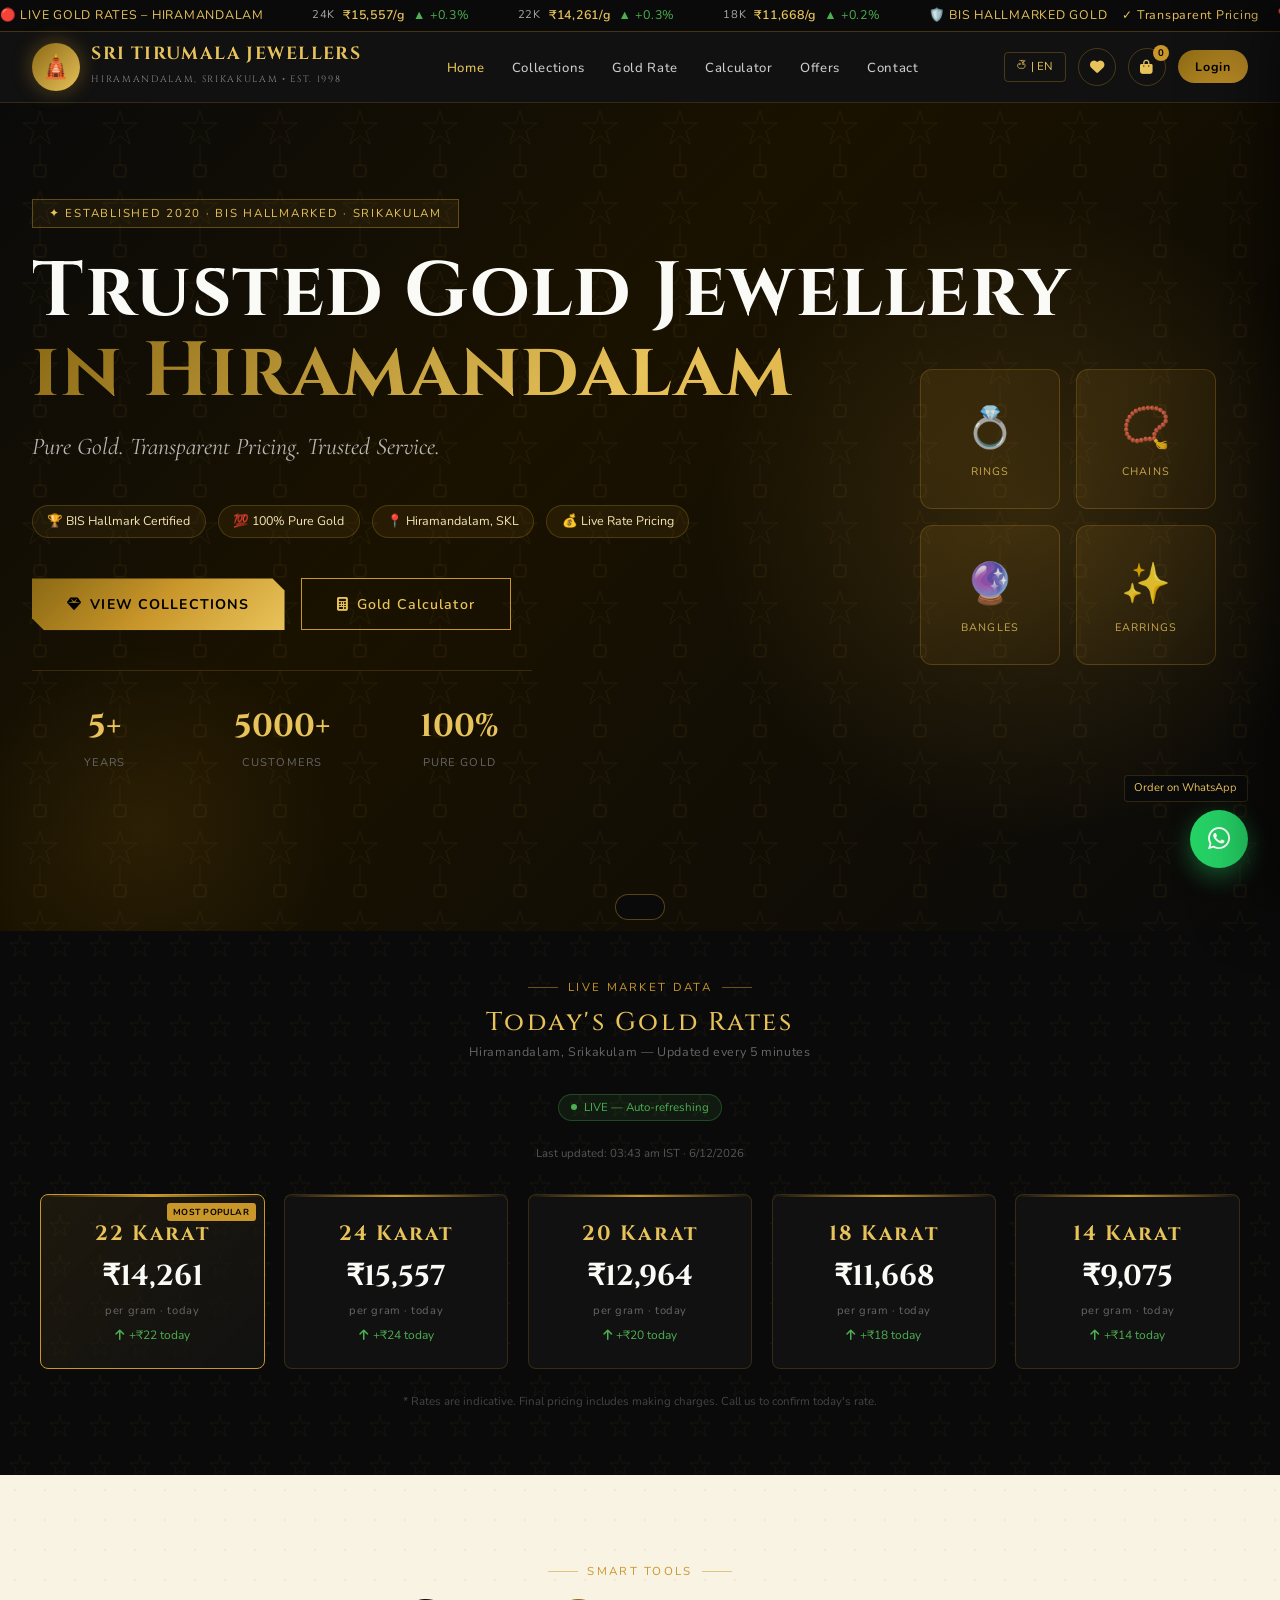
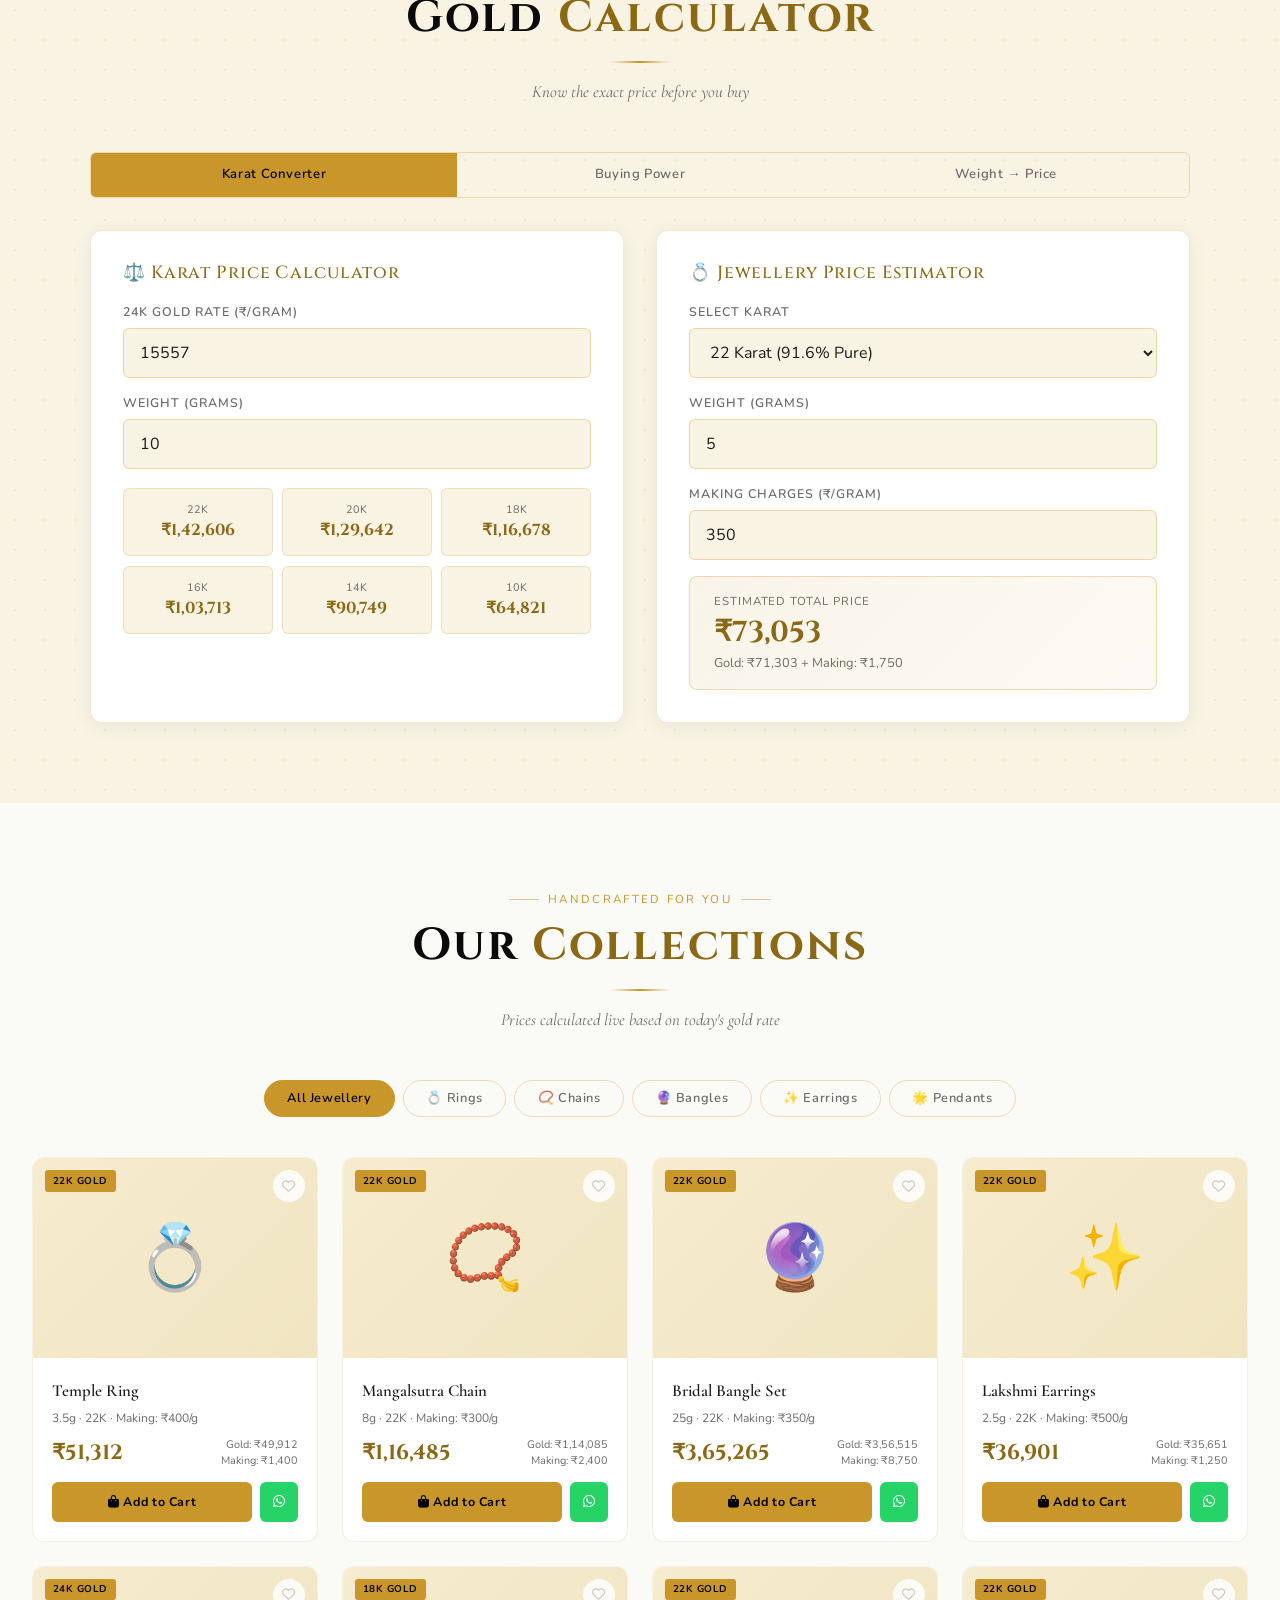
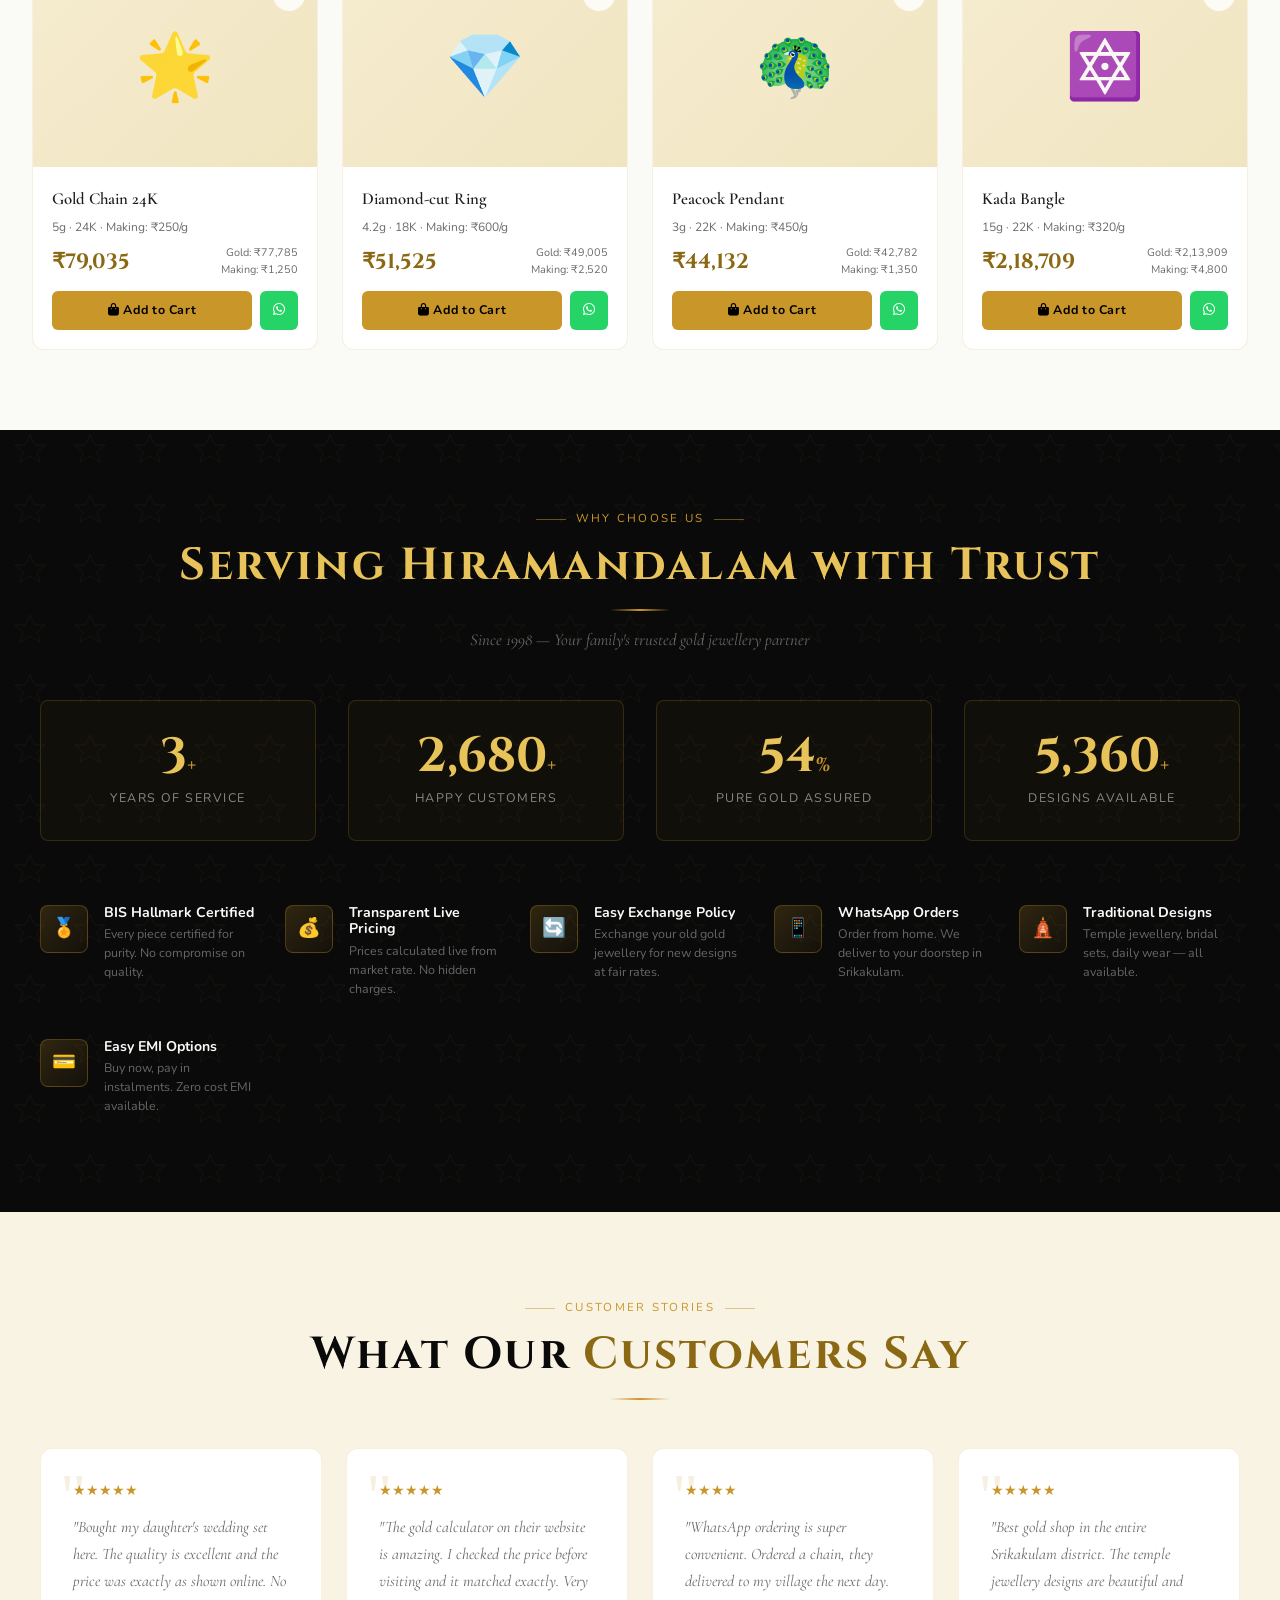
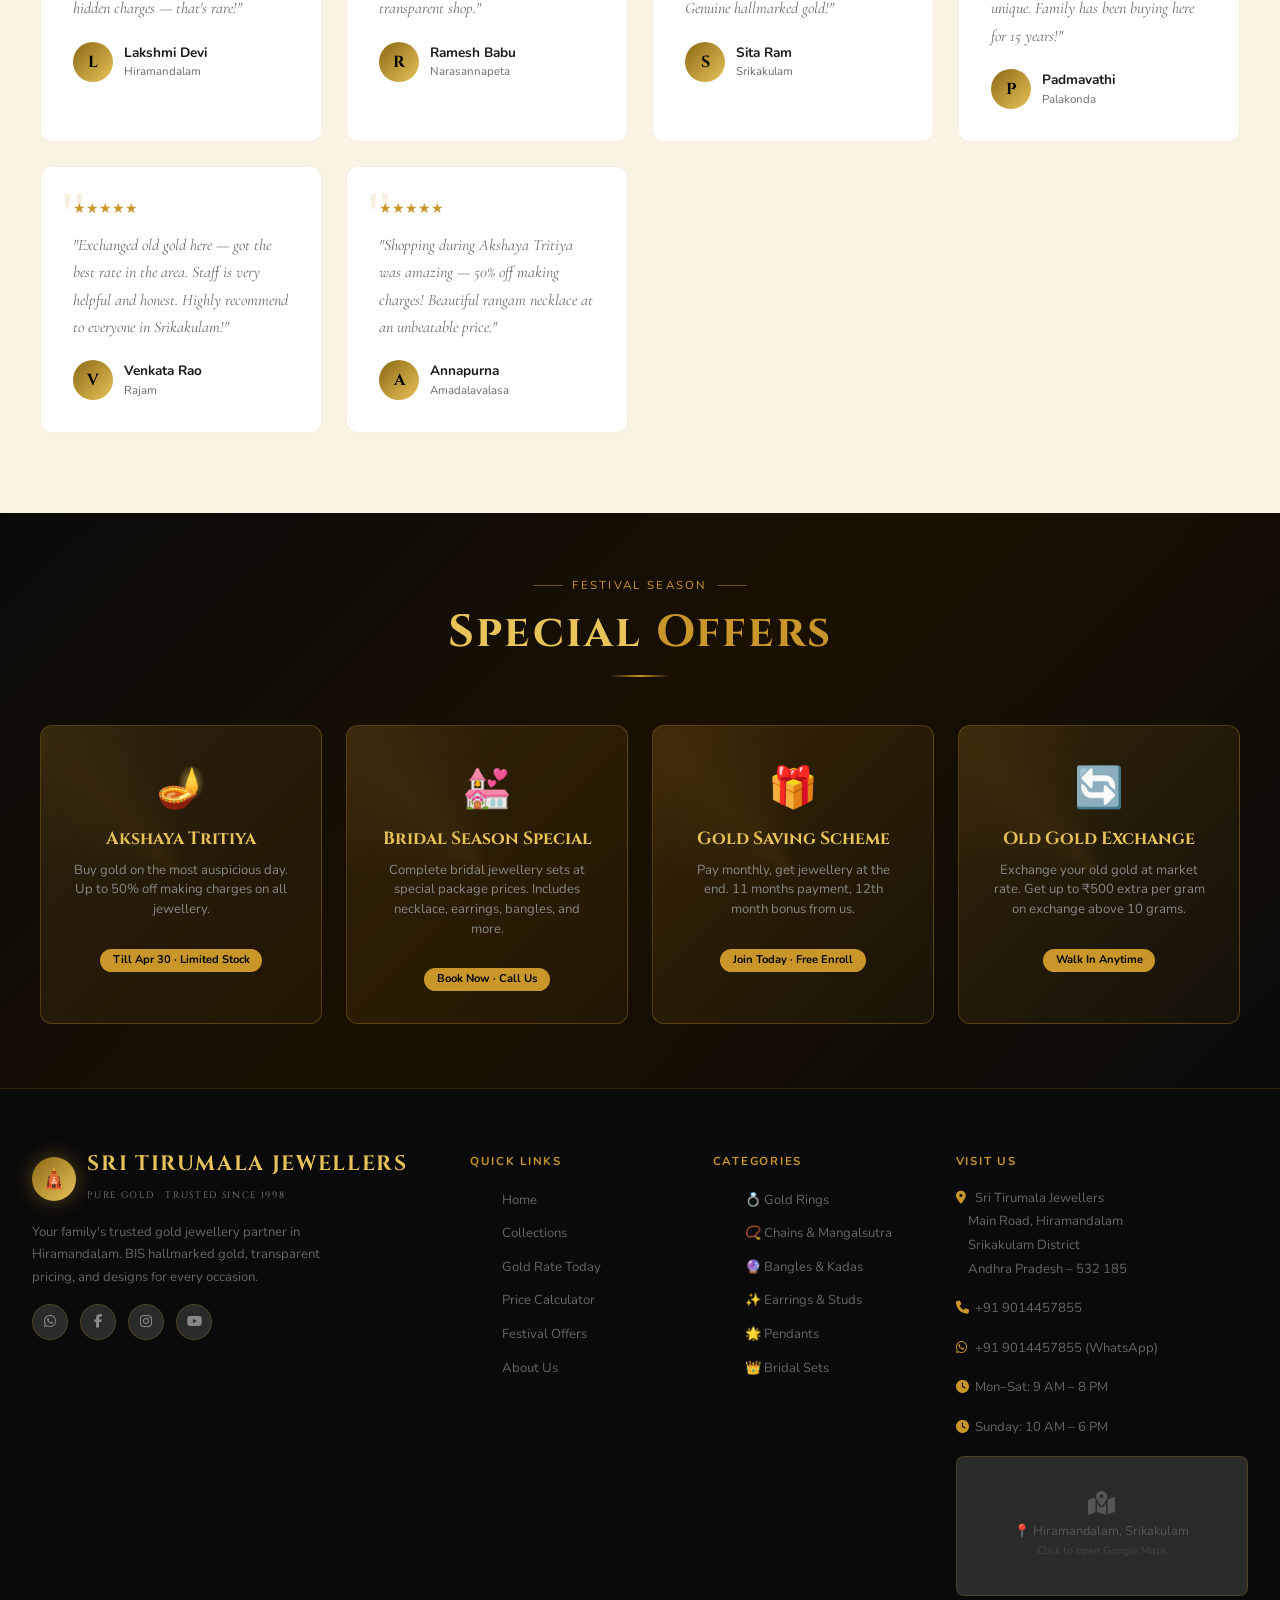
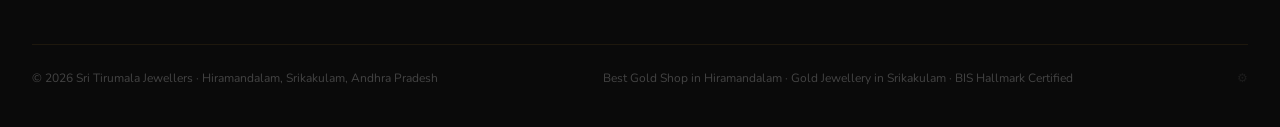
==== index.html @ b762f6b2 "Update index.html" ====
<!DOCTYPE html>
<html lang="en" data-lang="en">
<head>
<meta charset="UTF-8"/>
<meta name="viewport" content="width=device-width, initial-scale=1.0"/>
<meta name="description" content="Best gold jewellery shop in Hiramandalam, Srikakulam. Pure gold, transparent pricing. SRI TIRUMALA JEWELLERS – trusted gold jewellery in Andhra Pradesh."/>
<meta name="keywords" content="gold jewellery Hiramandalam, best gold shop Srikakulam, gold rate Srikakulam, 22K gold jewellery Andhra Pradesh, Sri Tirumala Jewellers"/>
<title>SRI TIRUMALA JEWELLERS – Pure Gold, Transparent Pricing | Hiramandalam</title>
<link href="https://fonts.googleapis.com/css2?family=Cormorant+Garamond:ital,wght@0,400;0,600;0,700;1,400&family=Cinzel:wght@400;600;700&family=Nunito:wght@300;400;500;600&display=swap" rel="stylesheet"/>
<link href="https://cdnjs.cloudflare.com/ajax/libs/bootstrap/5.3.2/css/bootstrap.min.css" rel="stylesheet"/>
<link href="https://cdnjs.cloudflare.com/ajax/libs/font-awesome/6.4.0/css/all.min.css" rel="stylesheet"/>

<style>
:root {
  --gold: #C9962A;
  --gold-light: #E8C35A;
  --gold-pale: #F5E6B8;
  --gold-dark: #8B6914;
  --black: #0A0A0A;
  --black2: #111111;
  --black3: #1A1A1A;
  --charcoal: #2A2A2A;
  --white: #FAFAF7;
  --cream: #F9F3E3;
  --text-dark: #1C1C1C;
  --text-muted: #6B6B6B;
  --font-display: 'Cinzel', serif;
  --font-body: 'Cormorant Garamond', serif;
  --font-sans: 'Nunito', sans-serif;
}

* { margin: 0; padding: 0; box-sizing: border-box; }
html { scroll-behavior: smooth; }
body { font-family: var(--font-sans); background: var(--white); color: var(--text-dark); overflow-x: hidden; }

/* TEMPLE PATTERN SVG */
.temple-pattern {
  background-image: url("data:image/svg+xml,%3Csvg width='60' height='60' viewBox='0 0 60 60' xmlns='http://www.w3.org/2000/svg'%3E%3Cg fill='none' stroke='%23C9962A' stroke-width='0.4' opacity='0.25'%3E%3Cpath d='M30 5 L35 15 L45 15 L37 22 L40 32 L30 26 L20 32 L23 22 L15 15 L25 15 Z'/%3E%3Ccircle cx='30' cy='50' r='4'/%3E%3Cpath d='M26 46 L34 46 L34 54 L26 54 Z' fill='none'/%3E%3C/g%3E%3C/svg%3E");
  background-size: 60px 60px;
}

/* GOLD GRADIENT */
.gold-grad { background: linear-gradient(135deg, var(--gold-dark), var(--gold), var(--gold-light), var(--gold)); }
.gold-text { background: linear-gradient(135deg, var(--gold-dark), var(--gold-light)); -webkit-background-clip: text; -webkit-text-fill-color: transparent; background-clip: text; }

/* SCROLLBAR */
::-webkit-scrollbar { width: 6px; }
::-webkit-scrollbar-track { background: var(--black2); }
::-webkit-scrollbar-thumb { background: var(--gold); border-radius: 3px; }

/* ===== GOLD TICKER ===== */
#gold-ticker {
  background: var(--black);
  padding: 6px 0;
  overflow: hidden;
  border-bottom: 1px solid rgba(201,150,42,0.3);
}
.ticker-inner {
  display: flex;
  gap: 3rem;
  animation: ticker 30s linear infinite;
  white-space: nowrap;
  font-family: var(--font-sans);
  font-size: 0.78rem;
  color: var(--gold-light);
  letter-spacing: 0.06em;
}
.ticker-inner:hover { animation-play-state: paused; }
@keyframes ticker { from{transform:translateX(100vw)} to{transform:translateX(-100%)} }
.ticker-item { display: inline-flex; align-items: center; gap: 0.5rem; }
.ticker-karat { color: #aaa; font-size: 0.7rem; }
.ticker-price { color: var(--gold-light); font-weight: 600; }
.ticker-up { color: #4caf50; }
.ticker-down { color: #f44336; }

/* ===== HEADER ===== */
header {
  position: sticky; top: 0; z-index: 1000;
  background: rgba(10,10,10,0.97);
  backdrop-filter: blur(20px);
  border-bottom: 1px solid rgba(201,150,42,0.2);
  transition: all 0.3s;
}
.header-inner {
  display: flex;
  align-items: center;
  justify-content: space-between;
  padding: 0.7rem 2rem;
  max-width: 1400px;
  margin: 0 auto;
}
.logo-wrap { display: flex; align-items: center; gap: 0.7rem; text-decoration: none; }
.logo-icon {
  width: 48px; height: 48px;
  background: linear-gradient(135deg, var(--gold-dark), var(--gold-light));
  border-radius: 50%;
  display: flex; align-items: center; justify-content: center;
  font-size: 1.4rem;
  box-shadow: 0 0 20px rgba(201,150,42,0.4);
}
.logo-text { font-family: var(--font-display); }
.logo-main { font-size: 1.1rem; color: var(--gold-light); font-weight: 700; letter-spacing: 0.08em; line-height: 1.1; display: block; }
.logo-sub { font-size: 0.58rem; color: #888; letter-spacing: 0.18em; text-transform: uppercase; }

nav ul { list-style: none; display: flex; gap: 0.2rem; margin: 0; padding: 0; }
nav ul li a {
  color: #ccc;
  text-decoration: none;
  font-family: var(--font-sans);
  font-size: 0.82rem;
  font-weight: 500;
  letter-spacing: 0.05em;
  padding: 0.5rem 0.75rem;
  border-radius: 4px;
  transition: all 0.2s;
}
nav ul li a:hover, nav ul li a.active { color: var(--gold-light); }

.header-actions { display: flex; align-items: center; gap: 0.75rem; }
.btn-icon {
  background: transparent;
  border: 1px solid rgba(201,150,42,0.3);
  color: var(--gold-light);
  width: 38px; height: 38px;
  border-radius: 50%;
  display: flex; align-items: center; justify-content: center;
  cursor: pointer;
  transition: all 0.2s;
  font-size: 0.9rem;
  position: relative;
}
.btn-icon:hover { background: var(--gold); color: #000; border-color: var(--gold); }
.cart-count {
  position: absolute; top: -4px; right: -4px;
  background: var(--gold);
  color: #000;
  font-size: 0.6rem;
  font-weight: 700;
  width: 16px; height: 16px;
  border-radius: 50%;
  display: flex; align-items: center; justify-content: center;
}
.btn-login {
  background: linear-gradient(135deg, var(--gold-dark), var(--gold));
  color: #000;
  border: none;
  padding: 0.45rem 1.1rem;
  border-radius: 20px;
  font-family: var(--font-sans);
  font-size: 0.78rem;
  font-weight: 700;
  cursor: pointer;
  letter-spacing: 0.05em;
  transition: all 0.2s;
}
.btn-login:hover { opacity: 0.85; transform: translateY(-1px); }
.lang-toggle {
  background: transparent;
  border: 1px solid rgba(201,150,42,0.3);
  color: var(--gold-light);
  padding: 0.35rem 0.7rem;
  border-radius: 4px;
  font-size: 0.72rem;
  cursor: pointer;
  font-family: var(--font-sans);
  transition: all 0.2s;
}
.lang-toggle:hover { background: rgba(201,150,42,0.1); }

/* Hamburger */
.hamburger { display: none; background: none; border: none; color: var(--gold-light); font-size: 1.3rem; cursor: pointer; }
.mobile-nav {
  display: none;
  background: var(--black2);
  border-top: 1px solid rgba(201,150,42,0.2);
  padding: 1rem;
}
.mobile-nav.open { display: block; }
.mobile-nav ul { list-style: none; padding: 0; }
.mobile-nav ul li { border-bottom: 1px solid rgba(201,150,42,0.1); }
.mobile-nav ul li a { display: block; padding: 0.75rem 0.5rem; color: #ccc; text-decoration: none; font-family: var(--font-sans); font-size: 0.9rem; }

/* ===== HERO ===== */
#hero {
  min-height: 92vh;
  background: linear-gradient(135deg, #0A0A0A 0%, #1A1200 40%, #0A0A0A 100%);
  position: relative;
  display: flex;
  align-items: center;
  overflow: hidden;
}
.hero-bg-pattern {
  position: absolute; inset: 0;
  background-image: url("data:image/svg+xml,%3Csvg width='80' height='80' viewBox='0 0 80 80' xmlns='http://www.w3.org/2000/svg'%3E%3Cg fill='none' stroke='%23C9962A' stroke-width='0.5' opacity='0.15'%3E%3Cpath d='M40 8 L44 20 L57 20 L46 28 L50 41 L40 33 L30 41 L34 28 L23 20 L36 20 Z'/%3E%3Ccircle cx='40' cy='68' r='6'/%3E%3Cpath d='M34 62 L46 62 L46 74 L34 74 Z'/%3E%3Cline x1='40' y1='42' x2='40' y2='62'/%3E%3C/g%3E%3C/svg%3E");
  background-size: 80px 80px;
}
.hero-glow {
  position: absolute;
  width: 700px; height: 700px;
  background: radial-gradient(circle, rgba(201,150,42,0.18) 0%, transparent 65%);
  top: 50%; right: -100px;
  transform: translateY(-50%);
  animation: breathe 5s ease-in-out infinite;
}
.hero-glow2 {
  position: absolute;
  width: 400px; height: 400px;
  background: radial-gradient(circle, rgba(201,150,42,0.10) 0%, transparent 65%);
  bottom: -100px; left: -50px;
  animation: breathe 7s ease-in-out infinite reverse;
}
@keyframes breathe { 0%,100%{transform:translateY(-50%) scale(1);opacity:0.7} 50%{transform:translateY(-50%) scale(1.1);opacity:1} }

.hero-content { position: relative; z-index: 2; padding: 3rem 2rem; max-width: 1400px; margin: 0 auto; width: 100%; }
.hero-tag {
  display: inline-flex;
  align-items: center;
  gap: 0.5rem;
  padding: 0.3rem 1rem;
  border: 1px solid rgba(201,150,42,0.4);
  background: rgba(201,150,42,0.08);
  font-family: var(--font-sans);
  font-size: 0.72rem;
  color: var(--gold-light);
  letter-spacing: 0.15em;
  text-transform: uppercase;
  margin-bottom: 1.5rem;
}
.hero-title {
  font-family: var(--font-display);
  font-size: clamp(2.8rem, 6vw, 5.5rem);
  font-weight: 700;
  line-height: 1.05;
  color: var(--white);
  margin-bottom: 1rem;
  letter-spacing: 0.02em;
}
.hero-title .gold-line {
  display: block;
  background: linear-gradient(135deg, var(--gold-dark), var(--gold-light), var(--gold));
  -webkit-background-clip: text;
  -webkit-text-fill-color: transparent;
  background-clip: text;
}
.hero-subtitle {
  font-family: var(--font-body);
  font-size: clamp(1.1rem, 2.5vw, 1.5rem);
  color: rgba(255,255,255,0.7);
  margin-bottom: 2.5rem;
  font-style: italic;
  max-width: 560px;
}
.hero-badges { display: flex; flex-wrap: wrap; gap: 0.75rem; margin-bottom: 2.5rem; }
.hero-badge {
  display: flex;
  align-items: center;
  gap: 0.4rem;
  padding: 0.4rem 0.9rem;
  background: rgba(201,150,42,0.08);
  border: 1px solid rgba(201,150,42,0.25);
  border-radius: 20px;
  font-size: 0.78rem;
  color: var(--gold-pale);
  font-family: var(--font-sans);
}
.hero-btns { display: flex; gap: 1rem; flex-wrap: wrap; }
.btn-gold {
  padding: 0.9rem 2.2rem;
  background: linear-gradient(135deg, var(--gold-dark), var(--gold), var(--gold-light));
  color: #000;
  border: none;
  font-family: var(--font-sans);
  font-size: 0.88rem;
  font-weight: 700;
  letter-spacing: 0.08em;
  text-transform: uppercase;
  cursor: pointer;
  text-decoration: none;
  display: inline-flex;
  align-items: center;
  gap: 0.5rem;
  transition: all 0.3s;
  clip-path: polygon(0 0, calc(100% - 12px) 0, 100% 12px, 100% 100%, 12px 100%, 0 calc(100% - 12px));
  box-shadow: 0 8px 30px rgba(201,150,42,0.35);
}
.btn-gold:hover { transform: translateY(-3px); box-shadow: 0 15px 40px rgba(201,150,42,0.5); color: #000; }
.btn-outline-gold {
  padding: 0.9rem 2.2rem;
  background: transparent;
  color: var(--gold-light);
  border: 1px solid var(--gold);
  font-family: var(--font-sans);
  font-size: 0.88rem;
  font-weight: 600;
  letter-spacing: 0.08em;
  text-decoration: none;
  display: inline-flex;
  align-items: center;
  gap: 0.5rem;
  transition: all 0.3s;
  cursor: pointer;
}
.btn-outline-gold:hover { background: rgba(201,150,42,0.1); transform: translateY(-3px); color: var(--gold-light); }

.hero-jewelry-showcase {
  position: absolute;
  right: 5%;
  top: 50%;
  transform: translateY(-50%);
  display: grid;
  grid-template-columns: 1fr 1fr;
  gap: 1rem;
  z-index: 2;
  opacity: 0.85;
}
.jewelry-card-mini {
  width: 140px; height: 140px;
  background: linear-gradient(135deg, rgba(201,150,42,0.15), rgba(201,150,42,0.05));
  border: 1px solid rgba(201,150,42,0.3);
  border-radius: 12px;
  display: flex;
  flex-direction: column;
  align-items: center;
  justify-content: center;
  gap: 0.4rem;
  backdrop-filter: blur(10px);
  transition: all 0.3s;
  animation: floatCard 3s ease-in-out infinite;
}
.jewelry-card-mini:nth-child(2) { animation-delay: 0.5s; }
.jewelry-card-mini:nth-child(3) { animation-delay: 1s; }
.jewelry-card-mini:nth-child(4) { animation-delay: 1.5s; }
@keyframes floatCard { 0%,100%{transform:translateY(0)} 50%{transform:translateY(-6px)} }
.jewelry-card-mini:hover { border-color: var(--gold); background: rgba(201,150,42,0.2); transform: scale(1.05); }
.jewelry-emoji { font-size: 2.5rem; }
.jewelry-label { font-family: var(--font-sans); font-size: 0.68rem; color: var(--gold-light); letter-spacing: 0.1em; text-transform: uppercase; }

/* ===== LIVE GOLD PRICE ===== */
#gold-rates {
  background: var(--black);
  padding: 3rem 2rem;
  position: relative;
  overflow: hidden;
}
#gold-rates::before {
  content: '';
  position: absolute; inset: 0;
  background-image: url("data:image/svg+xml,%3Csvg width='40' height='40' viewBox='0 0 40 40' xmlns='http://www.w3.org/2000/svg'%3E%3Cpath d='M20 4 L22 12 L30 12 L24 17 L26 25 L20 20 L14 25 L16 17 L10 12 L18 12 Z' fill='none' stroke='%23C9962A' stroke-width='0.3' opacity='0.2'/%3E%3C/svg%3E");
  background-size: 40px 40px;
}
.rates-inner { max-width: 1200px; margin: 0 auto; position: relative; }
.rates-title {
  font-family: var(--font-display);
  font-size: 1.6rem;
  color: var(--gold-light);
  text-align: center;
  margin-bottom: 0.3rem;
  letter-spacing: 0.1em;
}
.rates-subtitle { text-align: center; color: #666; font-size: 0.78rem; margin-bottom: 2rem; font-family: var(--font-sans); letter-spacing: 0.05em; }
.last-updated { font-size: 0.72rem; color: #555; text-align: center; margin-bottom: 2rem; font-family: var(--font-sans); }

.rates-grid { display: grid; grid-template-columns: repeat(auto-fit, minmax(200px, 1fr)); gap: 1.2rem; }
.rate-card {
  background: var(--black2);
  border: 1px solid rgba(201,150,42,0.2);
  padding: 1.5rem 1.2rem;
  border-radius: 8px;
  text-align: center;
  position: relative;
  overflow: hidden;
  transition: all 0.3s;
}
.rate-card::before {
  content: '';
  position: absolute; top: 0; left: 0; right: 0;
  height: 2px;
  background: linear-gradient(90deg, transparent, var(--gold), transparent);
}
.rate-card:hover { border-color: var(--gold); transform: translateY(-4px); box-shadow: 0 10px 30px rgba(201,150,42,0.2); }
.rate-card.featured { border-color: var(--gold); background: linear-gradient(135deg, rgba(201,150,42,0.1), var(--black2)); }
.rate-karat { font-family: var(--font-display); font-size: 1.3rem; color: var(--gold-light); font-weight: 700; letter-spacing: 0.1em; }
.rate-price { font-family: var(--font-display); font-size: 1.8rem; color: var(--white); font-weight: 700; margin: 0.3rem 0; }
.rate-per { font-size: 0.7rem; color: #666; font-family: var(--font-sans); letter-spacing: 0.05em; }
.rate-change { display: flex; align-items: center; justify-content: center; gap: 0.3rem; font-size: 0.75rem; margin-top: 0.4rem; font-family: var(--font-sans); }
.change-up { color: #4caf50; }
.change-down { color: #f44336; }
.rate-badge {
  position: absolute; top: 0.5rem; right: 0.5rem;
  background: var(--gold);
  color: #000;
  font-size: 0.55rem;
  font-weight: 700;
  padding: 0.15rem 0.4rem;
  border-radius: 3px;
  letter-spacing: 0.05em;
  font-family: var(--font-sans);
}
.live-indicator {
  display: inline-flex;
  align-items: center;
  gap: 0.4rem;
  padding: 0.25rem 0.8rem;
  background: rgba(76,175,80,0.1);
  border: 1px solid rgba(76,175,80,0.3);
  border-radius: 20px;
  font-size: 0.72rem;
  color: #4caf50;
  font-family: var(--font-sans);
  margin: 0 auto 1.5rem;
  display: flex;
  width: fit-content;
}
.live-dot { width: 6px; height: 6px; border-radius: 50%; background: #4caf50; animation: blink 1s ease-in-out infinite; }
@keyframes blink { 0%,100%{opacity:1} 50%{opacity:0.3} }

/* ===== SECTION COMMON ===== */
.section-header { text-align: center; margin-bottom: 3rem; }
.section-tag-line {
  display: inline-flex;
  align-items: center;
  gap: 0.6rem;
  font-family: var(--font-sans);
  font-size: 0.72rem;
  color: var(--gold);
  letter-spacing: 0.2em;
  text-transform: uppercase;
  margin-bottom: 0.7rem;
}
.section-tag-line::before, .section-tag-line::after {
  content: '';
  width: 30px; height: 1px;
  background: var(--gold);
  opacity: 0.5;
}
.section-title-main {
  font-family: var(--font-display);
  font-size: clamp(1.8rem, 4vw, 2.8rem);
  font-weight: 700;
  color: var(--black);
  letter-spacing: 0.05em;
}
.section-title-dark { color: var(--gold-light); }
.section-subtitle { color: var(--text-muted); font-family: var(--font-body); font-size: 1.05rem; margin-top: 0.5rem; font-style: italic; }
.divider-gold {
  width: 60px; height: 2px;
  background: linear-gradient(90deg, transparent, var(--gold), transparent);
  margin: 1rem auto;
}

/* ===== CALCULATOR ===== */
#calculator {
  background: var(--cream);
  padding: 5rem 2rem;
  position: relative;
}
#calculator::before {
  content: '';
  position: absolute; inset: 0;
  background-image: url("data:image/svg+xml,%3Csvg width='30' height='30' viewBox='0 0 30 30' xmlns='http://www.w3.org/2000/svg'%3E%3Ccircle cx='15' cy='15' r='1' fill='%23C9962A' opacity='0.15'/%3E%3C/svg%3E");
  background-size: 30px 30px;
}
.calc-inner { max-width: 1100px; margin: 0 auto; position: relative; }
.calc-tabs { display: flex; gap: 0; margin-bottom: 2rem; border: 1px solid rgba(201,150,42,0.3); border-radius: 6px; overflow: hidden; }
.calc-tab {
  flex: 1;
  padding: 0.75rem;
  background: transparent;
  border: none;
  color: var(--text-muted);
  font-family: var(--font-sans);
  font-size: 0.82rem;
  font-weight: 600;
  cursor: pointer;
  transition: all 0.2s;
  letter-spacing: 0.05em;
}
.calc-tab.active { background: var(--gold); color: #000; }
.calc-panel { display: none; }
.calc-panel.active { display: block; }
.calc-grid { display: grid; grid-template-columns: 1fr 1fr; gap: 2rem; }
.calc-card {
  background: #fff;
  border: 1px solid rgba(201,150,42,0.2);
  border-radius: 12px;
  padding: 2rem;
  box-shadow: 0 4px 20px rgba(0,0,0,0.06);
}
.calc-card h4 {
  font-family: var(--font-display);
  font-size: 1.1rem;
  color: var(--gold-dark);
  margin-bottom: 1.2rem;
  letter-spacing: 0.05em;
}
.form-label-gold {
  font-family: var(--font-sans);
  font-size: 0.78rem;
  font-weight: 600;
  color: var(--text-muted);
  text-transform: uppercase;
  letter-spacing: 0.08em;
  margin-bottom: 0.4rem;
  display: block;
}
.form-control-gold {
  width: 100%;
  padding: 0.75rem 1rem;
  border: 1px solid rgba(201,150,42,0.3);
  border-radius: 6px;
  font-family: var(--font-sans);
  font-size: 1rem;
  background: var(--cream);
  color: var(--text-dark);
  outline: none;
  transition: border-color 0.2s;
}
.form-control-gold:focus { border-color: var(--gold); box-shadow: 0 0 0 3px rgba(201,150,42,0.1); }
select.form-control-gold { cursor: pointer; }
.calc-result {
  margin-top: 1.2rem;
  padding: 1rem 1.5rem;
  background: linear-gradient(135deg, rgba(201,150,42,0.1), rgba(201,150,42,0.05));
  border: 1px solid rgba(201,150,42,0.3);
  border-radius: 8px;
  font-family: var(--font-display);
}
.calc-result-label { font-size: 0.72rem; color: var(--text-muted); font-family: var(--font-sans); letter-spacing: 0.08em; text-transform: uppercase; }
.calc-result-value { font-size: 1.8rem; color: var(--gold-dark); font-weight: 700; }
.calc-result-sub { font-size: 0.8rem; color: var(--text-muted); font-family: var(--font-sans); }
.karat-results { display: grid; grid-template-columns: repeat(3, 1fr); gap: 0.6rem; margin-top: 1rem; }
.karat-result-item {
  text-align: center;
  padding: 0.8rem 0.5rem;
  background: var(--cream);
  border: 1px solid rgba(201,150,42,0.2);
  border-radius: 6px;
}
.karat-result-item .k-label { font-size: 0.68rem; color: var(--text-muted); font-family: var(--font-sans); text-transform: uppercase; }
.karat-result-item .k-val { font-size: 1rem; color: var(--gold-dark); font-family: var(--font-display); font-weight: 700; }

/* ===== PRODUCTS ===== */
#products { padding: 5rem 2rem; background: var(--white); }
.products-inner { max-width: 1400px; margin: 0 auto; }
.category-tabs { display: flex; flex-wrap: wrap; gap: 0.5rem; justify-content: center; margin-bottom: 2.5rem; }
.cat-tab {
  padding: 0.5rem 1.4rem;
  border: 1px solid rgba(201,150,42,0.3);
  background: transparent;
  color: var(--text-muted);
  font-family: var(--font-sans);
  font-size: 0.8rem;
  font-weight: 600;
  cursor: pointer;
  border-radius: 20px;
  transition: all 0.2s;
  letter-spacing: 0.05em;
}
.cat-tab:hover, .cat-tab.active { background: var(--gold); color: #000; border-color: var(--gold); }
.products-grid { display: grid; grid-template-columns: repeat(auto-fill, minmax(260px, 1fr)); gap: 1.5rem; }
.product-card {
  background: #fff;
  border: 1px solid rgba(201,150,42,0.15);
  border-radius: 12px;
  overflow: hidden;
  transition: all 0.3s;
  cursor: pointer;
  position: relative;
}
.product-card:hover { transform: translateY(-6px); box-shadow: 0 20px 50px rgba(201,150,42,0.2); border-color: var(--gold); }
.product-img {
  width: 100%;
  height: 200px;
  background: linear-gradient(135deg, #f8f0d8, #f0e5c0);
  display: flex;
  align-items: center;
  justify-content: center;
  font-size: 4rem;
  position: relative;
  overflow: hidden;
}
.product-img::after {
  content: '';
  position: absolute; inset: 0;
  background: linear-gradient(135deg, rgba(201,150,42,0.05), transparent);
}
.product-badge-purity {
  position: absolute; top: 0.75rem; left: 0.75rem;
  background: var(--gold);
  color: #000;
  font-size: 0.62rem;
  font-weight: 700;
  padding: 0.2rem 0.5rem;
  border-radius: 3px;
  font-family: var(--font-sans);
  letter-spacing: 0.05em;
}
.wishlist-btn {
  position: absolute; top: 0.75rem; right: 0.75rem;
  background: rgba(255,255,255,0.9);
  border: none;
  width: 32px; height: 32px;
  border-radius: 50%;
  display: flex; align-items: center; justify-content: center;
  cursor: pointer;
  font-size: 0.85rem;
  color: #ccc;
  transition: all 0.2s;
}
.wishlist-btn:hover, .wishlist-btn.active { color: #e53935; }
.product-info { padding: 1.2rem; }
.product-name { font-family: var(--font-body); font-size: 1.05rem; font-weight: 600; color: var(--text-dark); margin-bottom: 0.4rem; }
.product-weight { font-size: 0.75rem; color: var(--text-muted); font-family: var(--font-sans); margin-bottom: 0.6rem; }
.product-price-row { display: flex; justify-content: space-between; align-items: flex-end; margin-bottom: 0.8rem; }
.product-price { font-family: var(--font-display); font-size: 1.3rem; color: var(--gold-dark); font-weight: 700; }
.product-making { font-size: 0.68rem; color: var(--text-muted); font-family: var(--font-sans); text-align: right; }
.product-actions { display: flex; gap: 0.5rem; }
.btn-add-cart {
  flex: 1;
  padding: 0.6rem;
  background: var(--gold);
  color: #000;
  border: none;
  border-radius: 6px;
  font-family: var(--font-sans);
  font-size: 0.78rem;
  font-weight: 700;
  cursor: pointer;
  transition: all 0.2s;
  letter-spacing: 0.05em;
}
.btn-add-cart:hover { background: var(--gold-dark); color: var(--white); }
.btn-whatsapp-p {
  padding: 0.6rem 0.8rem;
  background: #25D366;
  color: #fff;
  border: none;
  border-radius: 6px;
  cursor: pointer;
  font-size: 0.85rem;
  transition: all 0.2s;
}
.btn-whatsapp-p:hover { background: #128C7E; }

/* ===== TRUST SECTION ===== */
#trust {
  background: var(--black);
  padding: 5rem 2rem;
  position: relative;
  overflow: hidden;
}
#trust::before {
  content: '';
  position: absolute; inset: 0;
  background-image: url("data:image/svg+xml,%3Csvg width='60' height='60' viewBox='0 0 60 60' xmlns='http://www.w3.org/2000/svg'%3E%3Cpath d='M30 5 L35 15 L45 15 L37 22 L40 32 L30 26 L20 32 L23 22 L15 15 L25 15 Z' fill='none' stroke='%23C9962A' stroke-width='0.5' opacity='0.12'/%3E%3C/svg%3E");
  background-size: 60px 60px;
}
.trust-inner { max-width: 1200px; margin: 0 auto; position: relative; }
.trust-stats { display: grid; grid-template-columns: repeat(auto-fit, minmax(180px, 1fr)); gap: 2rem; margin-bottom: 4rem; }
.trust-stat {
  text-align: center;
  padding: 2rem 1rem;
  border: 1px solid rgba(201,150,42,0.2);
  border-radius: 8px;
  background: rgba(201,150,42,0.04);
  transition: all 0.3s;
}
.trust-stat:hover { border-color: var(--gold); transform: translateY(-4px); }
.trust-stat-num { font-family: var(--font-display); font-size: 3rem; color: var(--gold-light); font-weight: 700; line-height: 1; }
.trust-stat-unit { font-size: 1.2rem; color: var(--gold); }
.trust-stat-label { font-family: var(--font-sans); font-size: 0.78rem; color: #888; text-transform: uppercase; letter-spacing: 0.12em; margin-top: 0.5rem; }
.trust-features { display: grid; grid-template-columns: repeat(auto-fit, minmax(220px, 1fr)); gap: 1.5rem; }
.trust-feature {
  display: flex;
  gap: 1rem;
  align-items: flex-start;
}
.trust-icon {
  width: 48px; height: 48px;
  background: linear-gradient(135deg, rgba(201,150,42,0.2), rgba(201,150,42,0.05));
  border: 1px solid rgba(201,150,42,0.3);
  border-radius: 8px;
  display: flex; align-items: center; justify-content: center;
  font-size: 1.2rem;
  flex-shrink: 0;
}
.trust-feature h5 { font-family: var(--font-sans); font-size: 0.88rem; font-weight: 700; color: var(--white); margin-bottom: 0.25rem; }
.trust-feature p { font-size: 0.78rem; color: #666; font-family: var(--font-sans); line-height: 1.5; }

/* ===== REVIEWS ===== */
#reviews { padding: 5rem 2rem; background: var(--cream); position: relative; }
.reviews-grid { max-width: 1200px; margin: 0 auto; display: grid; grid-template-columns: repeat(auto-fit, minmax(280px, 1fr)); gap: 1.5rem; }
.review-card {
  background: #fff;
  border: 1px solid rgba(201,150,42,0.15);
  border-radius: 12px;
  padding: 2rem;
  position: relative;
  transition: all 0.3s;
}
.review-card::before { content: '"'; position: absolute; top: 1rem; left: 1.2rem; font-size: 4rem; color: rgba(201,150,42,0.15); font-family: Georgia, serif; line-height: 1; }
.review-card:hover { box-shadow: 0 10px 30px rgba(201,150,42,0.15); transform: translateY(-3px); }
.review-stars { color: var(--gold); font-size: 0.85rem; margin-bottom: 0.8rem; }
.review-text { font-family: var(--font-body); font-size: 1rem; color: var(--text-muted); line-height: 1.7; font-style: italic; margin-bottom: 1.2rem; }
.review-author { display: flex; align-items: center; gap: 0.7rem; }
.review-avatar {
  width: 40px; height: 40px;
  background: linear-gradient(135deg, var(--gold-dark), var(--gold-light));
  border-radius: 50%;
  display: flex; align-items: center; justify-content: center;
  font-family: var(--font-display);
  font-size: 1rem;
  color: #000;
  font-weight: 700;
}
.review-name { font-family: var(--font-sans); font-size: 0.85rem; font-weight: 700; color: var(--text-dark); }
.review-location { font-size: 0.72rem; color: var(--text-muted); font-family: var(--font-sans); }

/* ===== OFFERS BANNER ===== */
#offers {
  padding: 4rem 2rem;
  background: linear-gradient(135deg, #0A0A0A, #1A1000, #0A0A0A);
  position: relative;
  overflow: hidden;
}
.offers-inner { max-width: 1200px; margin: 0 auto; }
.offers-grid { display: grid; grid-template-columns: repeat(auto-fit, minmax(280px, 1fr)); gap: 1.5rem; }
.offer-card {
  background: linear-gradient(135deg, rgba(201,150,42,0.15), rgba(201,150,42,0.05));
  border: 1px solid rgba(201,150,42,0.3);
  border-radius: 12px;
  padding: 2rem;
  text-align: center;
  transition: all 0.3s;
  position: relative;
  overflow: hidden;
}
.offer-card::before { content: ''; position: absolute; top: -50%; left: -50%; width: 200%; height: 200%; background: conic-gradient(transparent 270deg, rgba(201,150,42,0.08), transparent); animation: rotateOffer 6s linear infinite; }
@keyframes rotateOffer { from{transform:rotate(0deg)} to{transform:rotate(360deg)} }
.offer-card:hover { transform: translateY(-4px); border-color: var(--gold); }
.offer-emoji { font-size: 2.5rem; margin-bottom: 0.5rem; display: block; }
.offer-title { font-family: var(--font-display); font-size: 1.1rem; color: var(--gold-light); font-weight: 700; margin-bottom: 0.5rem; }
.offer-desc { font-size: 0.82rem; color: #888; font-family: var(--font-sans); line-height: 1.5; }
.offer-tag { display: inline-block; margin-top: 0.8rem; padding: 0.2rem 0.8rem; background: var(--gold); color: #000; font-size: 0.7rem; font-weight: 700; border-radius: 20px; font-family: var(--font-sans); }

/* ===== FOOTER ===== */
footer {
  background: var(--black);
  border-top: 1px solid rgba(201,150,42,0.2);
  padding: 4rem 2rem 1.5rem;
}
.footer-inner { max-width: 1400px; margin: 0 auto; }
.footer-grid { display: grid; grid-template-columns: 2fr 1fr 1fr 1.5fr; gap: 3rem; margin-bottom: 3rem; }
.footer-brand .logo-main { font-size: 1.3rem; margin-bottom: 0.3rem; }
.footer-tagline { color: #666; font-size: 0.82rem; font-family: var(--font-sans); margin-top: 0.8rem; line-height: 1.7; max-width: 300px; }
.footer-heading { font-family: var(--font-sans); font-size: 0.72rem; font-weight: 700; color: var(--gold); text-transform: uppercase; letter-spacing: 0.15em; margin-bottom: 1rem; }
.footer-links { list-style: none; display: flex; flex-direction: column; gap: 0.6rem; }
.footer-links a { color: #666; text-decoration: none; font-size: 0.82rem; font-family: var(--font-sans); transition: color 0.2s; }
.footer-links a:hover { color: var(--gold-light); }
.footer-contact p { color: #666; font-size: 0.82rem; font-family: var(--font-sans); line-height: 1.8; }
.footer-contact p i { color: var(--gold); width: 16px; }
.footer-social { display: flex; gap: 0.75rem; margin-top: 1rem; }
.social-btn {
  width: 36px; height: 36px;
  background: var(--charcoal);
  border: 1px solid rgba(201,150,42,0.2);
  border-radius: 50%;
  display: flex; align-items: center; justify-content: center;
  color: #888;
  text-decoration: none;
  font-size: 0.85rem;
  transition: all 0.2s;
}
.social-btn:hover { background: var(--gold); color: #000; border-color: var(--gold); }
.footer-map {
  width: 100%;
  height: 140px;
  background: var(--charcoal);
  border: 1px solid rgba(201,150,42,0.2);
  border-radius: 8px;
  display: flex; align-items: center; justify-content: center;
  color: #555;
  font-size: 0.8rem;
  font-family: var(--font-sans);
  text-align: center;
  cursor: pointer;
  transition: all 0.2s;
  margin-top: 1rem;
}
.footer-map:hover { border-color: var(--gold); color: var(--gold); }
.footer-bottom {
  border-top: 1px solid rgba(201,150,42,0.1);
  padding-top: 1.5rem;
  display: flex;
  justify-content: space-between;
  align-items: center;
  flex-wrap: wrap;
  gap: 1rem;
}
.footer-bottom p { font-size: 0.75rem; color: #444; font-family: var(--font-sans); }

/* ===== WHATSAPP FLOAT ===== */
#wa-float {
  position: fixed;
  bottom: 2rem; right: 2rem;
  z-index: 999;
  display: flex;
  flex-direction: column;
  align-items: flex-end;
  gap: 0.5rem;
}
.wa-btn {
  width: 58px; height: 58px;
  background: #25D366;
  border-radius: 50%;
  display: flex; align-items: center; justify-content: center;
  font-size: 1.6rem;
  cursor: pointer;
  box-shadow: 0 8px 25px rgba(37,211,102,0.4);
  transition: all 0.3s;
  border: none;
  color: #fff;
  animation: waPulse 2s ease-in-out infinite;
}
.wa-btn:hover { transform: scale(1.1); box-shadow: 0 12px 35px rgba(37,211,102,0.5); }
@keyframes waPulse { 0%,100%{box-shadow:0 8px 25px rgba(37,211,102,0.4)} 50%{box-shadow:0 8px 40px rgba(37,211,102,0.7)} }
.wa-label {
  background: var(--black);
  color: var(--gold-light);
  font-size: 0.7rem;
  padding: 0.25rem 0.6rem;
  border-radius: 4px;
  font-family: var(--font-sans);
  border: 1px solid rgba(201,150,42,0.2);
}

/* ===== MODALS ===== */
.modal-overlay {
  position: fixed; inset: 0;
  background: rgba(0,0,0,0.8);
  z-index: 2000;
  display: flex; align-items: center; justify-content: center;
  opacity: 0; pointer-events: none;
  transition: opacity 0.3s;
  backdrop-filter: blur(5px);
}
.modal-overlay.open { opacity: 1; pointer-events: all; }
.modal-box {
  background: var(--black2);
  border: 1px solid rgba(201,150,42,0.3);
  border-radius: 16px;
  padding: 2.5rem;
  width: 90%;
  max-width: 480px;
  position: relative;
  transform: translateY(20px);
  transition: transform 0.3s;
}
.modal-overlay.open .modal-box { transform: translateY(0); }
.modal-close {
  position: absolute; top: 1rem; right: 1rem;
  background: none; border: none; color: #666; font-size: 1.2rem; cursor: pointer;
}
.modal-close:hover { color: var(--gold); }
.modal-title { font-family: var(--font-display); font-size: 1.5rem; color: var(--gold-light); margin-bottom: 0.3rem; }
.modal-sub { font-size: 0.8rem; color: #666; font-family: var(--font-sans); margin-bottom: 1.5rem; }
.modal-tabs { display: flex; margin-bottom: 1.5rem; border-bottom: 1px solid rgba(201,150,42,0.2); }
.modal-tab { padding: 0.6rem 1.2rem; background: none; border: none; color: #666; font-family: var(--font-sans); font-size: 0.85rem; cursor: pointer; border-bottom: 2px solid transparent; transition: all 0.2s; }
.modal-tab.active { color: var(--gold); border-bottom-color: var(--gold); }
.modal-panel { display: none; }
.modal-panel.active { display: block; }
.input-group-gold { margin-bottom: 1rem; }
.input-gold {
  width: 100%;
  padding: 0.8rem 1rem;
  background: var(--black3);
  border: 1px solid rgba(201,150,42,0.2);
  border-radius: 6px;
  color: var(--white);
  font-family: var(--font-sans);
  font-size: 0.88rem;
  outline: none;
  transition: border-color 0.2s;
}
.input-gold:focus { border-color: var(--gold); }
.input-gold::placeholder { color: #444; }

/* ===== CART SIDEBAR ===== */
#cart-sidebar {
  position: fixed;
  top: 0; right: -420px;
  width: 420px;
  height: 100vh;
  background: var(--black2);
  border-left: 1px solid rgba(201,150,42,0.2);
  z-index: 3000;
  transition: right 0.4s cubic-bezier(0.25,0.46,0.45,0.94);
  display: flex;
  flex-direction: column;
  box-shadow: -20px 0 60px rgba(0,0,0,0.5);
}
#cart-sidebar.open { right: 0; }
.cart-overlay {
  position: fixed; inset: 0;
  background: rgba(0,0,0,0.6);
  z-index: 2999;
  display: none;
}
.cart-overlay.open { display: block; }
.cart-header {
  padding: 1.5rem;
  border-bottom: 1px solid rgba(201,150,42,0.2);
  display: flex;
  justify-content: space-between;
  align-items: center;
}
.cart-title { font-family: var(--font-display); font-size: 1.2rem; color: var(--gold-light); }
.cart-items { flex: 1; overflow-y: auto; padding: 1rem; }
.cart-item {
  display: flex;
  gap: 1rem;
  padding: 1rem;
  border: 1px solid rgba(201,150,42,0.1);
  border-radius: 8px;
  margin-bottom: 0.8rem;
  background: var(--black3);
}
.cart-item-img { width: 60px; height: 60px; background: linear-gradient(135deg, #f8f0d8, #f0e5c0); border-radius: 6px; display: flex; align-items: center; justify-content: center; font-size: 1.8rem; flex-shrink: 0; }
.cart-item-info { flex: 1; }
.cart-item-name { font-family: var(--font-sans); font-size: 0.85rem; color: var(--white); font-weight: 600; }
.cart-item-weight { font-size: 0.72rem; color: #666; font-family: var(--font-sans); }
.cart-item-price { font-family: var(--font-display); font-size: 1rem; color: var(--gold); }
.cart-remove { background: none; border: none; color: #444; cursor: pointer; font-size: 0.85rem; padding: 0.2rem; transition: color 0.2s; }
.cart-remove:hover { color: #f44336; }
.cart-footer {
  padding: 1.5rem;
  border-top: 1px solid rgba(201,150,42,0.2);
}
.cart-total { display: flex; justify-content: space-between; margin-bottom: 1rem; }
.cart-total-label { font-family: var(--font-sans); font-size: 0.82rem; color: #888; }
.cart-total-val { font-family: var(--font-display); font-size: 1.3rem; color: var(--gold-light); font-weight: 700; }
.btn-checkout { width: 100%; padding: 1rem; background: var(--gold); color: #000; border: none; border-radius: 6px; font-family: var(--font-sans); font-size: 0.88rem; font-weight: 700; cursor: pointer; letter-spacing: 0.08em; transition: all 0.2s; }
.btn-checkout:hover { background: var(--gold-dark); color: var(--white); }
.btn-whatsapp-cart { width: 100%; padding: 0.8rem; background: #25D366; color: #fff; border: none; border-radius: 6px; font-family: var(--font-sans); font-size: 0.82rem; font-weight: 700; cursor: pointer; margin-top: 0.5rem; display: flex; align-items: center; justify-content: center; gap: 0.5rem; }

/* ===== ADMIN PANEL ===== */
#admin-panel {
  display: none;
  position: fixed; inset: 0;
  z-index: 5000;
  background: #0d1117;
  overflow-y: auto;
  padding: 2rem;
}
#admin-panel.open { display: block; }
.admin-header { display: flex; justify-content: space-between; align-items: center; margin-bottom: 2rem; padding-bottom: 1rem; border-bottom: 1px solid rgba(201,150,42,0.2); }
.admin-title { font-family: var(--font-display); font-size: 1.5rem; color: var(--gold-light); }
.admin-grid { display: grid; grid-template-columns: repeat(auto-fit, minmax(200px, 1fr)); gap: 1rem; margin-bottom: 2rem; }
.admin-stat {
  background: #111;
  border: 1px solid rgba(201,150,42,0.2);
  border-radius: 8px;
  padding: 1.5rem;
  text-align: center;
}
.admin-stat-num { font-family: var(--font-display); font-size: 2.5rem; color: var(--gold); }
.admin-stat-label { font-size: 0.75rem; color: #666; font-family: var(--font-sans); text-transform: uppercase; letter-spacing: 0.1em; }
.admin-section { background: #111; border: 1px solid rgba(201,150,42,0.15); border-radius: 8px; padding: 1.5rem; margin-bottom: 1.5rem; }
.admin-section-title { font-family: var(--font-sans); font-size: 0.8rem; font-weight: 700; color: var(--gold); text-transform: uppercase; letter-spacing: 0.1em; margin-bottom: 1.2rem; }
.admin-table { width: 100%; border-collapse: collapse; font-family: var(--font-sans); font-size: 0.82rem; }
.admin-table th { color: var(--gold); padding: 0.5rem 0.75rem; text-align: left; border-bottom: 1px solid rgba(201,150,42,0.2); font-weight: 600; letter-spacing: 0.06em; font-size: 0.72rem; }
.admin-table td { color: #888; padding: 0.7rem 0.75rem; border-bottom: 1px solid rgba(201,150,42,0.07); }
.admin-table tr:hover td { color: var(--white); background: rgba(201,150,42,0.04); }
.admin-action-btn { background: none; border: 1px solid rgba(201,150,42,0.3); color: var(--gold); padding: 0.2rem 0.6rem; border-radius: 3px; font-size: 0.7rem; cursor: pointer; font-family: var(--font-sans); transition: all 0.2s; margin-right: 0.3rem; }
.admin-action-btn:hover { background: var(--gold); color: #000; }
.admin-action-btn.danger { border-color: rgba(244,67,54,0.4); color: #f44336; }
.admin-action-btn.danger:hover { background: #f44336; color: #fff; }

/* ===== ANIMATIONS ===== */
.fade-up { opacity: 0; transform: translateY(30px); transition: opacity 0.7s ease, transform 0.7s ease; }
.fade-up.visible { opacity: 1; transform: translateY(0); }
.counter { transition: all 0.3s; }

/* ===== TOAST ===== */
#toast {
  position: fixed; bottom: 5rem; left: 50%; transform: translateX(-50%) translateY(100px);
  background: var(--black);
  border: 1px solid rgba(201,150,42,0.4);
  color: var(--gold-light);
  padding: 0.75rem 1.5rem;
  border-radius: 30px;
  font-family: var(--font-sans);
  font-size: 0.82rem;
  z-index: 4000;
  transition: transform 0.4s;
  white-space: nowrap;
}
#toast.show { transform: translateX(-50%) translateY(0); }

/* ===== MOBILE ===== */
@media(max-width:1100px) {
  .hero-jewelry-showcase { display: none; }
  .footer-grid { grid-template-columns: 1fr 1fr; }
}
@media(max-width:768px) {
  nav { display: none; }
  .hamburger { display: block; }
  .header-inner { padding: 0.7rem 1rem; }
  .logo-main { font-size: 0.85rem; }
  .hero-title { font-size: 2.2rem; }
  .calc-grid { grid-template-columns: 1fr; }
  .footer-grid { grid-template-columns: 1fr; gap: 1.5rem; }
  #cart-sidebar { width: 100%; right: -100%; }
  .karat-results { grid-template-columns: 1fr 1fr 1fr; }
  section { padding: 3rem 1rem; }
  .rates-grid { grid-template-columns: 1fr 1fr; }
}
</style>
</head>
<body>

<!-- GOLD TICKER -->
<div id="gold-ticker">
  <div class="ticker-inner" id="tickerContent">
    <span class="ticker-item">🔴 LIVE GOLD RATES – HIRAMANDALAM</span>
    <span class="ticker-item"><span class="ticker-karat">24K</span> <span class="ticker-price" id="t24k">₹7,420/g</span> <span class="ticker-up" id="t24c">▲ +0.3%</span></span>
    <span class="ticker-item"><span class="ticker-karat">22K</span> <span class="ticker-price" id="t22k">₹6,802/g</span> <span class="ticker-up">▲ +0.3%</span></span>
    <span class="ticker-item"><span class="ticker-karat">18K</span> <span class="ticker-price" id="t18k">₹5,565/g</span> <span class="ticker-up">▲ +0.2%</span></span>
    <span class="ticker-item">🛡️ BIS HALLMARKED GOLD &nbsp;&nbsp; ✓ Transparent Pricing &nbsp;&nbsp; 📍 Hiramandalam, Srikakulam</span>
    <span class="ticker-item"><span class="ticker-karat">24K</span> <span class="ticker-price">₹7,420/g</span></span>
    <span class="ticker-item"><span class="ticker-karat">22K</span> <span class="ticker-price">₹6,802/g</span></span>
    <span class="ticker-item">🎁 Akshaya Tritiya Special — Up to 50% off Making Charges</span>
  </div>
</div>

<!-- HEADER -->
<div id="mainHeader">
  <header>
    <div class="header-inner">
      <a href="#hero" class="logo-wrap">
        <div class="logo-icon">🛕</div>
        <div class="logo-text">
          <span class="logo-main">SRI TIRUMALA JEWELLERS</span>
          <span class="logo-sub">Hiramandalam, Srikakulam • Est. 1998</span>
        </div>
      </a>
      <nav>
        <ul>
          <li><a href="#hero" class="active">Home</a></li>
          <li><a href="#products">Collections</a></li>
          <li><a href="#gold-rates">Gold Rate</a></li>
          <li><a href="#calculator">Calculator</a></li>
          <li><a href="#offers">Offers</a></li>
          <li><a href="#contact">Contact</a></li>
        </ul>
      </nav>
      <div class="header-actions">
        <button class="lang-toggle" onclick="toggleLang()" title="Telugu / English">తె | EN</button>
        <button class="btn-icon" onclick="openWishlist()" title="Wishlist"><i class="fas fa-heart"></i></button>
        <button class="btn-icon" onclick="openCart()" title="Cart">
          <i class="fas fa-shopping-bag"></i>
          <span class="cart-count" id="cartCount">0</span>
        </button>
        <button class="btn-login" id="loginBtn" onclick="openLogin()">Login</button>
        <button class="hamburger" onclick="toggleMobile()"><i class="fas fa-bars"></i></button>
      </div>
    </div>
    <div class="mobile-nav" id="mobileNav">
      <ul>
        <li><a href="#hero" onclick="closeMobile()">🏠 Home</a></li>
        <li><a href="#products" onclick="closeMobile()">💎 Collections</a></li>
        <li><a href="#gold-rates" onclick="closeMobile()">📊 Gold Rate</a></li>
        <li><a href="#calculator" onclick="closeMobile()">🧮 Calculator</a></li>
        <li><a href="#offers" onclick="closeMobile()">🎁 Offers</a></li>
        <li><a href="#contact" onclick="closeMobile()">📍 Contact</a></li>
      </ul>
    </div>
  </header>
</div>

<!-- HERO -->
<section id="hero">
  <div class="hero-bg-pattern"></div>
  <div class="hero-glow"></div>
  <div class="hero-glow2"></div>
  <div class="hero-content">
    <div class="hero-tag" data-en="Established 2020 · BIS Hallmarked · Srikakulam" data-te="1998 నుండి · BIS హాల్‌మార్క్ · శ్రీకాకుళం">
      ✦ Established 2020 · BIS Hallmarked · Srikakulam
    </div>
    <h1 class="hero-title">
      <span data-en="Trusted Gold Jewellery" data-te="విశ్వసనీయమైన బంగారు నగలు">Trusted Gold Jewellery</span>
      <span class="gold-line" data-en="in Hiramandalam" data-te="హిరమండలంలో">in Hiramandalam</span>
    </h1>
    <p class="hero-subtitle" data-en="Pure Gold. Transparent Pricing. Trusted Service." data-te="స్వచ్ఛమైన బంగారం. పారదర్శక ధరలు. నమ్మకమైన సేవ.">
      Pure Gold. Transparent Pricing. Trusted Service.
    </p>
    <div class="hero-badges">
      <span class="hero-badge">🏆 BIS Hallmark Certified</span>
      <span class="hero-badge">💯 100% Pure Gold</span>
      <span class="hero-badge">📍 Hiramandalam, SKL</span>
      <span class="hero-badge">💰 Live Rate Pricing</span>
    </div>
    <div class="hero-btns">
      <a href="#products" class="btn-gold"><i class="fas fa-gem"></i> View Collections</a>
      <a href="#calculator" class="btn-outline-gold"><i class="fas fa-calculator"></i> Gold Calculator</a>
    </div>
    <div class="trust-stats" style="margin-top:2.5rem; border-top: 1px solid rgba(201,150,42,0.2); padding-top: 2rem; display:grid; grid-template-columns: repeat(3,1fr); max-width: 500px; gap:2rem;">
      <div style="text-align:center">
        <div style="font-family:var(--font-display); font-size:2rem; color:var(--gold-light); font-weight:700;">5+</div>
        <div style="font-size:0.7rem; color:#666; font-family:var(--font-sans); text-transform:uppercase; letter-spacing:0.1em; margin-top:0.2rem;">Years</div>
      </div>
      <div style="text-align:center">
        <div style="font-family:var(--font-display); font-size:2rem; color:var(--gold-light); font-weight:700;">5000+</div>
        <div style="font-size:0.7rem; color:#666; font-family:var(--font-sans); text-transform:uppercase; letter-spacing:0.1em; margin-top:0.2rem;">Customers</div>
      </div>
      <div style="text-align:center">
        <div style="font-family:var(--font-display); font-size:2rem; color:var(--gold-light); font-weight:700;">100%</div>
        <div style="font-size:0.7rem; color:#666; font-family:var(--font-sans); text-transform:uppercase; letter-spacing:0.1em; margin-top:0.2rem;">Pure Gold</div>
      </div>
    </div>
  </div>
  <!-- Floating jewelry cards -->
  <div class="hero-jewelry-showcase">
    <div class="jewelry-card-mini"><div class="jewelry-emoji">💍</div><div class="jewelry-label">Rings</div></div>
    <div class="jewelry-card-mini"><div class="jewelry-emoji">📿</div><div class="jewelry-label">Chains</div></div>
    <div class="jewelry-card-mini"><div class="jewelry-emoji">🔮</div><div class="jewelry-label">Bangles</div></div>
    <div class="jewelry-card-mini"><div class="jewelry-emoji">✨</div><div class="jewelry-label">Earrings</div></div>
  </div>
</section>

<!-- LIVE GOLD RATES -->
<section id="gold-rates">
  <div class="rates-inner">
    <div class="section-tag-line" style="justify-content:center; display:flex; color:var(--gold)">Live Market Data</div>
    <h2 class="rates-title">Today's Gold Rates</h2>
    <p class="rates-subtitle">Hiramandalam, Srikakulam — Updated every 5 minutes</p>
    <div class="live-indicator"><span class="live-dot"></span> LIVE — Auto-refreshing</div>
    <p class="last-updated" id="lastUpdated">Last updated: —</p>
    <div class="rates-grid" id="ratesGrid">
      <div class="rate-card featured">
        <span class="rate-badge">MOST POPULAR</span>
        <div class="rate-karat">22 Karat</div>
        <div class="rate-price" id="r22k">₹14,150</div>
        <div class="rate-per">per gram · today</div>
        <div class="rate-change"><i class="fas fa-arrow-up change-up"></i><span class="change-up" id="c22k">+₹22 today</span></div>
      </div>
      <div class="rate-card">
        <div class="rate-karat">24 Karat</div>
        <div class="rate-price" id="r24k">₹15,557</div>
        <div class="rate-per">per gram · today</div>
        <div class="rate-change" id="c24k"><i class="fas fa-arrow-up change-up"></i><span class="change-up">+₹24 today</span></div>
      </div>
      <div class="rate-card">
        <div class="rate-karat">20 Karat</div>
        <div class="rate-price" id="r20k">₹12,926</div>
        <div class="rate-per">per gram · today</div>
        <div class="rate-change"><i class="fas fa-arrow-up change-up"></i><span class="change-up">+₹20 today</span></div>
      </div>
      <div class="rate-card">
        <div class="rate-karat">18 Karat</div>
        <div class="rate-price" id="r18k">₹11,600</div>
        <div class="rate-per">per gram · today</div>
        <div class="rate-change"><i class="fas fa-arrow-up change-up"></i><span class="change-up">+₹18 today</span></div>
      </div>
      <div class="rate-card">
        <div class="rate-karat">14 Karat</div>
        <div class="rate-price" id="r14k">₹9,112</div>
        <div class="rate-per">per gram · today</div>
        <div class="rate-change"><i class="fas fa-arrow-up change-up"></i><span class="change-up">+₹14 today</span></div>
      </div>
    </div>
    <p style="text-align:center; color:#444; font-size:0.72rem; font-family:var(--font-sans); margin-top:1.5rem;">
      * Rates are indicative. Final pricing includes making charges. Call us to confirm today's rate.
    </p>
  </div>
</section>

<!-- CALCULATOR -->
<section id="calculator">
  <div class="calc-inner">
    <div class="section-header fade-up">
      <div class="section-tag-line">Smart Tools</div>
      <h2 class="section-title-main">Gold <span style="color:var(--gold-dark)">Calculator</span></h2>
      <div class="divider-gold"></div>
      <p class="section-subtitle">Know the exact price before you buy</p>
    </div>
    <div class="calc-tabs">
      <button class="calc-tab active" onclick="switchCalcTab('karat')">Karat Converter</button>
      <button class="calc-tab" onclick="switchCalcTab('buying')">Buying Power</button>
      <button class="calc-tab" onclick="switchCalcTab('weight')">Weight → Price</button>
    </div>

    <!-- KARAT TAB -->
    <div class="calc-panel active" id="tab-karat">
      <div class="calc-grid">
        <div class="calc-card fade-up">
          <h4>⚖️ Karat Price Calculator</h4>
          <label class="form-label-gold">24K Gold Rate (₹/gram)</label>
          <input type="number" class="form-control-gold" id="base24k" value="15557" oninput="calcKarat()" placeholder="Enter 24K rate"/>
          <label class="form-label-gold" style="margin-top:1rem">Weight (grams)</label>
          <input type="number" class="form-control-gold" id="gramWeight" value="10" oninput="calcKarat()" placeholder="Enter weight"/>
          <div class="karat-results" style="margin-top:1.2rem">
            <div class="karat-result-item"><div class="k-label">22K</div><div class="k-val" id="res22k">₹1,42,730</div></div>
            <div class="karat-result-item"><div class="k-label">20K</div><div class="k-val" id="res20k">₹1,29,640</div></div>
            <div class="karat-result-item"><div class="k-label">18K</div><div class="k-val" id="res18k">₹1,16,700</div></div>
            <div class="karat-result-item"><div class="k-label">16K</div><div class="k-val" id="res16k">₹99,550</div></div>
            <div class="karat-result-item"><div class="k-label">14K</div><div class="k-val" id="res14k">₹91,120</div></div>
            <div class="karat-result-item"><div class="k-label">10K</div><div class="k-val" id="res10k">₹72,310</div></div>
          </div>
        </div>
        <div class="calc-card fade-up">
          <h4>💍 Jewellery Price Estimator</h4>
          <label class="form-label-gold">Select Karat</label>
          <select class="form-control-gold" id="jewKarat" onchange="calcJewellery()">
            <option value="24">24 Karat (99.9% Pure)</option>
            <option value="22" selected>22 Karat (91.6% Pure)</option>
            <option value="20">20 Karat (83.3% Pure)</option>
            <option value="18">18 Karat (75% Pure)</option>
          </select>
          <label class="form-label-gold" style="margin-top:1rem">Weight (grams)</label>
          <input type="number" class="form-control-gold" id="jewWeight" value="5" oninput="calcJewellery()" placeholder="e.g. 5"/>
          <label class="form-label-gold" style="margin-top:1rem">Making Charges (₹/gram)</label>
          <input type="number" class="form-control-gold" id="makingCh" value="350" oninput="calcJewellery()" placeholder="e.g. 350"/>
          <div class="calc-result" style="margin-top:1rem">
            <div class="calc-result-label">Estimated Total Price</div>
            <div class="calc-result-value" id="jewTotal">₹35,760</div>
            <div class="calc-result-sub" id="jewBreak">Gold: ₹34,010 + Making: ₹1,750</div>
          </div>
        </div>
      </div>
    </div>

    <!-- BUYING POWER TAB -->
    <div class="calc-panel" id="tab-buying">
      <div class="calc-grid">
        <div class="calc-card fade-up">
          <h4>💰 Budget → Grams</h4>
          <label class="form-label-gold">Your Budget (₹)</label>
          <input type="number" class="form-control-gold" id="budget" value="50000" oninput="calcBuying()" placeholder="Enter amount"/>
          <label class="form-label-gold" style="margin-top:1rem">Select Karat</label>
          <select class="form-control-gold" id="buyKarat" onchange="calcBuying()">
            <option value="24">24 Karat</option>
            <option value="22" selected>22 Karat</option>
            <option value="18">18 Karat</option>
          </select>
          <div class="calc-result" style="margin-top:1.2rem">
            <div class="calc-result-label">You Can Buy Approximately</div>
            <div class="calc-result-value" id="buyResult">7.35 grams</div>
            <div class="calc-result-sub" id="buyNote">of 22K gold at ₹12,964/g</div>
          </div>
        </div>
        <div class="calc-card fade-up">
          <h4>⚖️ Grams → Price</h4>
          <label class="form-label-gold">Weight (grams)</label>
          <input type="number" class="form-control-gold" id="revGrams" value="10" oninput="calcReverse()" placeholder="Enter grams"/>
          <label class="form-label-gold" style="margin-top:1rem">Select Karat</label>
          <select class="form-control-gold" id="revKarat" onchange="calcReverse()">
            <option value="24">24 Karat</option>
            <option value="22" selected>22 Karat</option>
            <option value="18">18 Karat</option>
          </select>
          <div class="calc-result" style="margin-top:1.2rem">
            <div class="calc-result-label">Gold Value</div>
            <div class="calc-result-value" id="revResult">₹68,020</div>
            <div class="calc-result-sub">Gold price only · Making charges extra</div>
          </div>
        </div>
      </div>
    </div>

    <!-- WEIGHT TAB -->
    <div class="calc-panel" id="tab-weight">
      <div class="calc-card" style="max-width: 500px; margin: 0 auto;">
        <h4>🔢 Quick Price Lookup</h4>
        <label class="form-label-gold">Karat</label>
        <select class="form-control-gold" id="qlKarat" onchange="calcQL()">
          <option value="24">24 Karat — ₹15,557/g</option>
          <option value="22" selected>22 Karat — ₹14,273/g</option>
          <option value="20">20 Karat — ₹12,964/g</option>
          <option value="18">18 Karat — ₹11,670/g</option>
        </select>
        <label class="form-label-gold" style="margin-top:1rem">Weight (grams)</label>
        <input type="range" min="1" max="100" value="10" class="form-control-gold" style="padding:0.3rem 0; background:transparent; border:none;" id="qlSlider" oninput="syncQL()"/>
        <input type="number" class="form-control-gold" id="qlWeight" value="10" oninput="calcQL()" placeholder="Or type weight"/>
        <div class="calc-result" style="margin-top:1rem">
          <div class="calc-result-label">Gold Price (No Making Charges)</div>
          <div class="calc-result-value" id="qlResult">₹68,020</div>
        </div>
      </div>
    </div>
  </div>
</section>

<!-- PRODUCTS -->
<section id="products">
  <div class="products-inner">
    <div class="section-header fade-up">
      <div class="section-tag-line">Handcrafted for You</div>
      <h2 class="section-title-main">Our <span style="color:var(--gold-dark)">Collections</span></h2>
      <div class="divider-gold"></div>
      <p class="section-subtitle">Prices calculated live based on today's gold rate</p>
    </div>
    <div class="category-tabs">
      <button class="cat-tab active" onclick="filterCat('all')">All Jewellery</button>
      <button class="cat-tab" onclick="filterCat('rings')">💍 Rings</button>
      <button class="cat-tab" onclick="filterCat('chains')">📿 Chains</button>
      <button class="cat-tab" onclick="filterCat('bangles')">🔮 Bangles</button>
      <button class="cat-tab" onclick="filterCat('earrings')">✨ Earrings</button>
      <button class="cat-tab" onclick="filterCat('pendants')">🌟 Pendants</button>
    </div>
    <div class="products-grid" id="productsGrid">
      <!-- Products inserted by JS -->
    </div>
  </div>
</section>

<!-- TRUST -->
<section id="trust">
  <div class="trust-inner">
    <div class="section-header fade-up">
      <div class="section-tag-line" style="justify-content:center; display:flex; color:var(--gold)">Why Choose Us</div>
      <h2 class="section-title-main section-title-dark" style="font-family:var(--font-display)">Serving Hiramandalam with Trust</h2>
      <div class="divider-gold"></div>
      <p class="section-subtitle" style="color:#666; font-style:italic;">Since 1998 — Your family's trusted gold jewellery partner</p>
    </div>
    <div class="trust-stats fade-up">
      <div class="trust-stat">
        <div class="trust-stat-num"><span class="counter" data-target="5">0</span><span class="trust-stat-unit">+</span></div>
        <div class="trust-stat-label">Years of Service</div>
      </div>
      <div class="trust-stat">
        <div class="trust-stat-num"><span class="counter" data-target="5000">0</span><span class="trust-stat-unit">+</span></div>
        <div class="trust-stat-label">Happy Customers</div>
      </div>
      <div class="trust-stat">
        <div class="trust-stat-num"><span class="counter" data-target="100">0</span><span class="trust-stat-unit">%</span></div>
        <div class="trust-stat-label">Pure Gold Assured</div>
      </div>
      <div class="trust-stat">
        <div class="trust-stat-num"><span class="counter" data-target="10000">0</span><span class="trust-stat-unit">+</span></div>
        <div class="trust-stat-label">Designs Available</div>
      </div>
    </div>
    <div class="trust-features fade-up">
      <div class="trust-feature"><div class="trust-icon">🏅</div><div><h5>BIS Hallmark Certified</h5><p>Every piece certified for purity. No compromise on quality.</p></div></div>
      <div class="trust-feature"><div class="trust-icon">💰</div><div><h5>Transparent Live Pricing</h5><p>Prices calculated live from market rate. No hidden charges.</p></div></div>
      <div class="trust-feature"><div class="trust-icon">🔄</div><div><h5>Easy Exchange Policy</h5><p>Exchange your old gold jewellery for new designs at fair rates.</p></div></div>
      <div class="trust-feature"><div class="trust-icon">📱</div><div><h5>WhatsApp Orders</h5><p>Order from home. We deliver to your doorstep in Srikakulam.</p></div></div>
      <div class="trust-feature"><div class="trust-icon">🛕</div><div><h5>Traditional Designs</h5><p>Temple jewellery, bridal sets, daily wear — all available.</p></div></div>
      <div class="trust-feature"><div class="trust-icon">💳</div><div><h5>Easy EMI Options</h5><p>Buy now, pay in instalments. Zero cost EMI available.</p></div></div>
    </div>
  </div>
</section>

<!-- REVIEWS -->
<section id="reviews">
  <div class="section-header fade-up" style="max-width:1200px; margin:0 auto 3rem;">
    <div class="section-tag-line">Customer Stories</div>
    <h2 class="section-title-main">What Our <span style="color:var(--gold-dark)">Customers Say</span></h2>
    <div class="divider-gold"></div>
  </div>
  <div class="reviews-grid">
    <div class="review-card fade-up">
      <div class="review-stars">★★★★★</div>
      <p class="review-text">"Bought my daughter's wedding set here. The quality is excellent and the price was exactly as shown online. No hidden charges — that's rare!"</p>
      <div class="review-author"><div class="review-avatar">L</div><div><div class="review-name">Lakshmi Devi</div><div class="review-location">Hiramandalam</div></div></div>
    </div>
    <div class="review-card fade-up">
      <div class="review-stars">★★★★★</div>
      <p class="review-text">"The gold calculator on their website is amazing. I checked the price before visiting and it matched exactly. Very transparent shop."</p>
      <div class="review-author"><div class="review-avatar">R</div><div><div class="review-name">Ramesh Babu</div><div class="review-location">Narasannapeta</div></div></div>
    </div>
    <div class="review-card fade-up">
      <div class="review-stars">★★★★</div>
      <p class="review-text">"WhatsApp ordering is super convenient. Ordered a chain, they delivered to my village the next day. Genuine hallmarked gold!"</p>
      <div class="review-author"><div class="review-avatar">S</div><div><div class="review-name">Sita Ram</div><div class="review-location">Srikakulam</div></div></div>
    </div>
    <div class="review-card fade-up">
      <div class="review-stars">★★★★★</div>
      <p class="review-text">"Best gold shop in the entire Srikakulam district. The temple jewellery designs are beautiful and unique. Family has been buying here for 15 years!"</p>
      <div class="review-author"><div class="review-avatar">P</div><div><div class="review-name">Padmavathi</div><div class="review-location">Palakonda</div></div></div>
    </div>
    <div class="review-card fade-up">
      <div class="review-stars">★★★★★</div>
      <p class="review-text">"Exchanged old gold here — got the best rate in the area. Staff is very helpful and honest. Highly recommend to everyone in Srikakulam!"</p>
      <div class="review-author"><div class="review-avatar">V</div><div><div class="review-name">Venkata Rao</div><div class="review-location">Rajam</div></div></div>
    </div>
    <div class="review-card fade-up">
      <div class="review-stars">★★★★★</div>
      <p class="review-text">"Shopping during Akshaya Tritiya was amazing — 50% off making charges! Beautiful rangam necklace at an unbeatable price."</p>
      <div class="review-author"><div class="review-avatar">A</div><div><div class="review-name">Annapurna</div><div class="review-location">Amadalavalasa</div></div></div>
    </div>
  </div>
</section>

<!-- OFFERS -->
<section id="offers">
  <div class="offers-inner">
    <div class="section-header fade-up">
      <div class="section-tag-line" style="justify-content:center; display:flex; color:var(--gold)">Festival Season</div>
      <h2 class="section-title-main section-title-dark" style="font-family:var(--font-display)">Special <span style="color:var(--gold)">Offers</span></h2>
      <div class="divider-gold"></div>
    </div>
    <div class="offers-grid">
      <div class="offer-card fade-up">
        <span class="offer-emoji">🪔</span>
        <div class="offer-title">Akshaya Tritiya</div>
        <p class="offer-desc">Buy gold on the most auspicious day. Up to 50% off making charges on all jewellery.</p>
        <span class="offer-tag">Till Apr 30 · Limited Stock</span>
      </div>
      <div class="offer-card fade-up">
        <span class="offer-emoji">💒</span>
        <div class="offer-title">Bridal Season Special</div>
        <p class="offer-desc">Complete bridal jewellery sets at special package prices. Includes necklace, earrings, bangles, and more.</p>
        <span class="offer-tag">Book Now · Call Us</span>
      </div>
      <div class="offer-card fade-up">
        <span class="offer-emoji">🎁</span>
        <div class="offer-title">Gold Saving Scheme</div>
        <p class="offer-desc">Pay monthly, get jewellery at the end. 11 months payment, 12th month bonus from us.</p>
        <span class="offer-tag">Join Today · Free Enroll</span>
      </div>
      <div class="offer-card fade-up">
        <span class="offer-emoji">🔄</span>
        <div class="offer-title">Old Gold Exchange</div>
        <p class="offer-desc">Exchange your old gold at market rate. Get up to ₹500 extra per gram on exchange above 10 grams.</p>
        <span class="offer-tag">Walk In Anytime</span>
      </div>
    </div>
  </div>
</section>

<!-- FOOTER / CONTACT -->
<footer id="contact">
  <div class="footer-inner">
    <div class="footer-grid">
      <div class="footer-brand">
        <div class="logo-wrap" style="margin-bottom:1rem">
          <div class="logo-icon" style="width:44px;height:44px;font-size:1.2rem">🛕</div>
          <div class="logo-text">
            <span class="logo-main">SRI TIRUMALA JEWELLERS</span>
            <span class="logo-sub">Pure Gold · Trusted Since 1998</span>
          </div>
        </div>
        <p class="footer-tagline">Your family's trusted gold jewellery partner in Hiramandalam. BIS hallmarked gold, transparent pricing, and designs for every occasion.</p>
        <div class="footer-social">
          <a href="https://wa.me/919876543210" class="social-btn" title="WhatsApp"><i class="fab fa-whatsapp"></i></a>
          <a href="#" class="social-btn" title="Facebook"><i class="fab fa-facebook-f"></i></a>
          <a href="#" class="social-btn" title="Instagram"><i class="fab fa-instagram"></i></a>
          <a href="#" class="social-btn" title="YouTube"><i class="fab fa-youtube"></i></a>
        </div>
      </div>
      <div>
        <div class="footer-heading">Quick Links</div>
        <ul class="footer-links">
          <li><a href="#hero">Home</a></li>
          <li><a href="#products">Collections</a></li>
          <li><a href="#gold-rates">Gold Rate Today</a></li>
          <li><a href="#calculator">Price Calculator</a></li>
          <li><a href="#offers">Festival Offers</a></li>
          <li><a href="#trust">About Us</a></li>
        </ul>
      </div>
      <div>
        <div class="footer-heading">Categories</div>
        <ul class="footer-links">
          <li><a href="#products">💍 Gold Rings</a></li>
          <li><a href="#products">📿 Chains & Mangalsutra</a></li>
          <li><a href="#products">🔮 Bangles & Kadas</a></li>
          <li><a href="#products">✨ Earrings & Studs</a></li>
          <li><a href="#products">🌟 Pendants</a></li>
          <li><a href="#products">👑 Bridal Sets</a></li>
        </ul>
      </div>
      <div class="footer-contact">
        <div class="footer-heading">Visit Us</div>
        <p>
          <i class="fas fa-map-marker-alt"></i> Sri Tirumala Jewellers<br>
          &nbsp;&nbsp;&nbsp;&nbsp;Main Road, Hiramandalam<br>
          &nbsp;&nbsp;&nbsp;&nbsp;Srikakulam District<br>
          &nbsp;&nbsp;&nbsp;&nbsp;Andhra Pradesh – 532 185
        </p>
        <p style="margin-top:0.8rem"><i class="fas fa-phone"></i> +91 9014457855</p>
        <p><i class="fab fa-whatsapp"></i> +91 9014457855 (WhatsApp)</p>
        <p><i class="fas fa-clock"></i> Mon–Sat: 9 AM – 8 PM</p>
        <p><i class="fas fa-clock"></i> Sunday: 10 AM – 6 PM</p>
        <div class="footer-map" onclick="openMap()">
          <div>
            <i class="fas fa-map-marked-alt" style="font-size:1.5rem;display:block;margin-bottom:0.4rem"></i>
            📍 Hiramandalam, Srikakulam<br>
            <span style="font-size:0.68rem;color:#444">Click to open Google Maps</span>
          </div>
        </div>
      </div>
    </div>
    <div class="footer-bottom">
      <p>© 2026 Sri Tirumala Jewellers · Hiramandalam, Srikakulam, Andhra Pradesh</p>
      <p>Best Gold Shop in Hiramandalam · Gold Jewellery in Srikakulam · BIS Hallmark Certified</p>
      <p style="cursor:pointer; opacity:0.3" onclick="openAdminLogin()">⚙</p>
    </div>
  </div>
</footer>

<!-- WHATSAPP FLOAT -->
<div id="wa-float">
  <div class="wa-label">Order on WhatsApp</div>
  <button class="wa-btn" onclick="openWhatsApp()" title="Order on WhatsApp">
    <i class="fab fa-whatsapp"></i>
  </button>
</div>

<!-- TOAST -->
<div id="toast"></div>

<!-- LOGIN MODAL -->
<div class="modal-overlay" id="loginModal">
  <div class="modal-box">
    <button class="modal-close" onclick="closeModal('loginModal')"><i class="fas fa-times"></i></button>
    <div class="modal-title">🛕 Welcome Back</div>
    <p class="modal-sub">Sign in to track orders, save wishlist, and more</p>
    <div class="modal-tabs">
      <button class="modal-tab active" onclick="switchModalTab('login')">Login</button>
      <button class="modal-tab" onclick="switchModalTab('signup')">Sign Up</button>
    </div>
    <div class="modal-panel active" id="mpLogin">
      <div class="input-group-gold">
        <label class="form-label-gold" style="color:#888">Phone Number</label>
        <input type="tel" class="input-gold" id="loginPhone" placeholder="+91 XXXXX XXXXX"/>
      </div>
      <div class="input-group-gold">
        <label class="form-label-gold" style="color:#888">Password</label>
        <input type="password" class="input-gold" id="loginPass" placeholder="Your password"/>
      </div>
      <button class="btn-gold" style="width:100%; margin-top:0.5rem; justify-content:center" onclick="doLogin()">
        <i class="fas fa-sign-in-alt"></i> Login
      </button>
      <p style="text-align:center; margin-top:1rem; font-size:0.78rem; color:#555; font-family:var(--font-sans)">
        Demo: any number + any password
      </p>
    </div>
    <div class="modal-panel" id="mpSignup">
      <div class="input-group-gold">
        <label class="form-label-gold" style="color:#888">Full Name</label>
        <input type="text" class="input-gold" placeholder="Your full name"/>
      </div>
      <div class="input-group-gold">
        <label class="form-label-gold" style="color:#888">Phone Number</label>
        <input type="tel" class="input-gold" placeholder="+91 XXXXX XXXXX"/>
      </div>
      <div class="input-group-gold">
        <label class="form-label-gold" style="color:#888">Password</label>
        <input type="password" class="input-gold" placeholder="Create password"/>
      </div>
      <button class="btn-gold" style="width:100%; margin-top:0.5rem; justify-content:center" onclick="doSignup()">
        <i class="fas fa-user-plus"></i> Create Account
      </button>
    </div>
  </div>
</div>

<!-- CART OVERLAY -->
<div class="cart-overlay" id="cartOverlay" onclick="closeCart()"></div>

<!-- CART SIDEBAR -->
<div id="cart-sidebar">
  <div class="cart-header">
    <div class="cart-title">🛍 Your Cart</div>
    <button class="modal-close" onclick="closeCart()"><i class="fas fa-times"></i></button>
  </div>
  <div class="cart-items" id="cartItems">
    <div style="text-align:center; padding:3rem 1rem; color:#444; font-family:var(--font-sans); font-size:0.88rem;">
      <div style="font-size:3rem; margin-bottom:1rem">🛍</div>
      Your cart is empty.<br>Browse our collections!
    </div>
  </div>
  <div class="cart-footer">
    <div class="cart-total">
      <span class="cart-total-label">Total Amount</span>
      <span class="cart-total-val" id="cartTotal">₹0</span>
    </div>
    <button class="btn-checkout" onclick="checkout()"><i class="fas fa-check-circle"></i> Proceed to Order</button>
    <button class="btn-whatsapp-cart" onclick="whatsappCart()"><i class="fab fa-whatsapp"></i> Order via WhatsApp</button>
  </div>
</div>

<!-- ADMIN LOGIN MODAL -->
<div class="modal-overlay" id="adminLoginModal">
  <div class="modal-box" style="max-width:380px">
    <button class="modal-close" onclick="closeModal('adminLoginModal')"><i class="fas fa-times"></i></button>
    <div class="modal-title" style="color:var(--gold)">⚙ Admin Access</div>
    <p class="modal-sub">Sri Tirumala Jewellers — Secure Admin Panel</p>
    <div class="input-group-gold">
      <label class="form-label-gold" style="color:#888">Admin Username</label>
      <input type="text" class="input-gold" id="adminUser" placeholder="admin"/>
    </div>
    <div class="input-group-gold">
      <label class="form-label-gold" style="color:#888">Password</label>
      <input type="password" class="input-gold" id="adminPass" placeholder="••••••••"/>
    </div>
    <button class="btn-gold" style="width:100%; justify-content:center" onclick="doAdminLogin()">
      <i class="fas fa-lock-open"></i> Enter Admin Panel
    </button>
    <p style="text-align:center; margin-top:0.8rem; font-size:0.72rem; color:#444; font-family:var(--font-sans)">Demo: admin / admin123</p>
  </div>
</div>

<!-- ADMIN PANEL -->
<div id="admin-panel">
  <div class="admin-header">
    <div>
      <div class="admin-title">⚙ Admin Dashboard — Sri Tirumala Jewellers</div>
      <div style="font-size:0.75rem; color:#555; font-family:var(--font-sans); margin-top:0.2rem">Hiramandalam, Srikakulam</div>
    </div>
    <button class="btn-gold" onclick="closeAdmin()" style="font-size:0.78rem; padding:0.6rem 1.4rem"><i class="fas fa-arrow-left"></i> Back to Site</button>
  </div>
  <div class="admin-grid">
    <div class="admin-stat"><div class="admin-stat-num" id="adProdCount">8</div><div class="admin-stat-label">Products</div></div>
    <div class="admin-stat"><div class="admin-stat-num" id="adOrderCount">3</div><div class="admin-stat-label">Orders</div></div>
    <div class="admin-stat"><div class="admin-stat-num">₹7,420</div><div class="admin-stat-label">24K Rate (Live)</div></div>
    <div class="admin-stat"><div class="admin-stat-num">5</div><div class="admin-stat-label">Wishlist Saves</div></div>
  </div>

  <!-- Add Product -->
  <div class="admin-section">
    <div class="admin-section-title">➕ Add New Product</div>
    <div style="display:grid; grid-template-columns: repeat(auto-fit, minmax(180px, 1fr)); gap:1rem; margin-bottom:1rem">
      <div><label class="form-label-gold" style="color:#666">Product Name</label><input type="text" class="input-gold" id="ap-name" placeholder="e.g. Temple Ring"/></div>
      <div><label class="form-label-gold" style="color:#666">Category</label>
        <select class="input-gold" id="ap-cat">
          <option value="rings">Rings</option><option value="chains">Chains</option><option value="bangles">Bangles</option><option value="earrings">Earrings</option><option value="pendants">Pendants</option>
        </select>
      </div>
      <div><label class="form-label-gold" style="color:#666">Karat</label>
        <select class="input-gold" id="ap-karat">
          <option value="24">24K</option><option value="22" selected>22K</option><option value="18">18K</option>
        </select>
      </div>
      <div><label class="form-label-gold" style="color:#666">Weight (grams)</label><input type="number" class="input-gold" id="ap-weight" placeholder="e.g. 5.2"/></div>
      <div><label class="form-label-gold" style="color:#666">Making ₹/gram</label><input type="number" class="input-gold" id="ap-making" placeholder="e.g. 350"/></div>
      <div><label class="form-label-gold" style="color:#666">Emoji Icon</label><input type="text" class="input-gold" id="ap-emoji" placeholder="💍"/></div>
    </div>
    <button class="btn-gold" onclick="adminAddProduct()" style="font-size:0.8rem; padding:0.6rem 1.4rem"><i class="fas fa-plus"></i> Add Product</button>
  </div>

  <!-- Products Table -->
  <div class="admin-section">
    <div class="admin-section-title">📦 Product Inventory</div>
    <div style="overflow-x:auto">
      <table class="admin-table" id="adminProdTable">
        <thead><tr><th>Name</th><th>Category</th><th>Karat</th><th>Weight</th><th>Making</th><th>Live Price</th><th>Actions</th></tr></thead>
        <tbody id="adminProdBody"></tbody>
      </table>
    </div>
  </div>

  <!-- Orders Table -->
  <div class="admin-section">
    <div class="admin-section-title">🧾 Recent Orders</div>
    <table class="admin-table">
      <thead><tr><th>Order ID</th><th>Customer</th><th>Items</th><th>Amount</th><th>Status</th><th>Actions</th></tr></thead>
      <tbody id="adminOrderBody"></tbody>
    </table>
  </div>
</div>

<script>
// ===== STATE =====
let gold24k = 15557;
let cartItems = [];
let products = [
  { id:1, name:'Temple Ring', cat:'rings', karat:22, weight:3.5, making:400, emoji:'💍' },
  { id:2, name:'Mangalsutra Chain', cat:'chains', karat:22, weight:8.0, making:300, emoji:'📿' },
  { id:3, name:'Bridal Bangle Set', cat:'bangles', karat:22, weight:25.0, making:350, emoji:'🔮' },
  { id:4, name:'Lakshmi Earrings', cat:'earrings', karat:22, weight:2.5, making:500, emoji:'✨' },
  { id:5, name:'Gold Chain 24K', cat:'chains', karat:24, weight:5.0, making:250, emoji:'🌟' },
  { id:6, name:'Diamond-cut Ring', cat:'rings', karat:18, weight:4.2, making:600, emoji:'💎' },
  { id:7, name:'Peacock Pendant', cat:'pendants', karat:22, weight:3.0, making:450, emoji:'🦚' },
  { id:8, name:'Kada Bangle', cat:'bangles', karat:22, weight:15.0, making:320, emoji:'🔯' },
];
let wishlist = [];
let orders = [
  { id:'STJ001', customer:'Lakshmi Devi', items:'Temple Ring (1)', amount:32480, status:'Delivered' },
  { id:'STJ002', customer:'Ramesh Babu', items:'Gold Chain 24K (1)', amount:37100, status:'Processing' },
  { id:'STJ003', customer:'Annapurna', items:'Lakshmi Earrings (2)', amount:34940, status:'Pending' },
];
let isLoggedIn = false;
let currentUser = null;
let currentLang = 'en';
let currentCat = 'all';

// ===== GOLD PRICE =====
function getKaratPrice(k){ return (k/24)*gold24k; }
function formatPrice(n){ return '₹'+Math.round(n).toLocaleString('en-IN'); }

function updateAllRates(){
  const now = new Date();
  document.getElementById('lastUpdated').textContent = 'Last updated: '+now.toLocaleTimeString('en-IN',{hour:'2-digit',minute:'2-digit'})+' IST · '+now.toLocaleDateString('en-IN');
  document.getElementById('r24k').textContent = formatPrice(gold24k);
  document.getElementById('r22k').textContent = formatPrice(getKaratPrice(22));
  document.getElementById('r20k').textContent = formatPrice(getKaratPrice(20));
  document.getElementById('r18k').textContent = formatPrice(getKaratPrice(18));
  document.getElementById('r14k').textContent = formatPrice(getKaratPrice(14));
  document.getElementById('t24k').textContent = formatPrice(gold24k)+'/g';
  document.getElementById('t22k').textContent = formatPrice(getKaratPrice(22))+'/g';
  document.getElementById('t18k').textContent = formatPrice(getKaratPrice(18))+'/g';
  renderProducts(currentCat);
  calcKarat(); calcJewellery(); calcBuying(); calcReverse(); calcQL();
  updateAdminTable();
}

// Simulate live price updates
function simulatePriceUpdate(){
  const change = (Math.random()-0.48)*30;
  gold24k = Math.max(7000, gold24k + change);
  updateAllRates();
}
setInterval(simulatePriceUpdate, 5*60*1000);
updateAllRates();

// ===== CALCULATORS =====
function calcKarat(){
  const base = parseFloat(document.getElementById('base24k').value)||7420;
  const g = parseFloat(document.getElementById('gramWeight').value)||1;
  [['22','res22k'],['20','res20k'],['18','res18k'],['16','res16k'],['14','res14k'],['10','res10k']].forEach(([k,id])=>{
    document.getElementById(id).textContent = formatPrice((parseInt(k)/24)*base*g);
  });
}
function calcJewellery(){
  const k=parseInt(document.getElementById('jewKarat').value);
  const w=parseFloat(document.getElementById('jewWeight').value)||0;
  const m=parseFloat(document.getElementById('makingCh').value)||0;
  const gPrice=(k/24)*gold24k;
  const goldVal=gPrice*w, makingVal=m*w;
  document.getElementById('jewTotal').textContent=formatPrice(goldVal+makingVal);
  document.getElementById('jewBreak').textContent='Gold: '+formatPrice(goldVal)+' + Making: '+formatPrice(makingVal);
}
function calcBuying(){
  const budget=parseFloat(document.getElementById('budget').value)||0;
  const k=parseInt(document.getElementById('buyKarat').value);
  const price=(k/24)*gold24k;
  const grams=budget/price;
  document.getElementById('buyResult').textContent=grams.toFixed(2)+' grams';
  document.getElementById('buyNote').textContent='of '+k+'K gold at '+formatPrice(price)+'/g';
}
function calcReverse(){
  const g=parseFloat(document.getElementById('revGrams').value)||0;
  const k=parseInt(document.getElementById('revKarat').value);
  document.getElementById('revResult').textContent=formatPrice((k/24)*gold24k*g);
}
function calcQL(){
  const k=parseInt(document.getElementById('qlKarat').value);
  const w=parseFloat(document.getElementById('qlWeight').value)||0;
  document.getElementById('qlResult').textContent=formatPrice((k/24)*gold24k*w);
}
function syncQL(){
  const v=document.getElementById('qlSlider').value;
  document.getElementById('qlWeight').value=v;
  calcQL();
}
function switchCalcTab(t){
  document.querySelectorAll('.calc-tab').forEach((b,i)=>{ b.classList.toggle('active',['karat','buying','weight'][i]===t); });
  document.querySelectorAll('.calc-panel').forEach(p=>p.classList.remove('active'));
  document.getElementById('tab-'+t).classList.add('active');
}

// ===== PRODUCTS =====
function calcProductPrice(p){ return (p.karat/24)*gold24k*p.weight + p.making*p.weight; }
function renderProducts(cat){
  currentCat=cat;
  const grid=document.getElementById('productsGrid');
  const filtered=cat==='all'?products:products.filter(p=>p.cat===cat);
  grid.innerHTML=filtered.map(p=>{
    const price=calcProductPrice(p);
    const goldOnly=(p.karat/24)*gold24k*p.weight;
    const isWish=wishlist.includes(p.id);
    return `<div class="product-card fade-up" data-cat="${p.cat}">
      <div class="product-img">
        ${p.emoji}
        <span class="product-badge-purity">${p.karat}K GOLD</span>
        <button class="wishlist-btn ${isWish?'active':''}" onclick="toggleWish(${p.id},this)" title="Wishlist">
          <i class="${isWish?'fas':'far'} fa-heart"></i>
        </button>
      </div>
      <div class="product-info">
        <div class="product-name">${p.name}</div>
        <div class="product-weight">${p.weight}g · ${p.karat}K · Making: ${formatPrice(p.making)}/g</div>
        <div class="product-price-row">
          <div class="product-price">${formatPrice(price)}</div>
          <div class="product-making">Gold: ${formatPrice(goldOnly)}<br>Making: ${formatPrice(p.making*p.weight)}</div>
        </div>
        <div class="product-actions">
          <button class="btn-add-cart" onclick="addToCart(${p.id})"><i class="fas fa-shopping-bag"></i> Add to Cart</button>
          <button class="btn-whatsapp-p" onclick="whatsappProduct(${p.id})" title="Order on WhatsApp"><i class="fab fa-whatsapp"></i></button>
        </div>
      </div>
    </div>`;
  }).join('');
  observeFadeUps();
}
function filterCat(cat){
  document.querySelectorAll('.cat-tab').forEach(b=>b.classList.remove('active'));
  event.target.classList.add('active');
  renderProducts(cat);
}
function toggleWish(id, btn){
  if(wishlist.includes(id)) wishlist=wishlist.filter(x=>x!==id);
  else wishlist.push(id);
  btn.classList.toggle('active');
  btn.innerHTML=`<i class="${wishlist.includes(id)?'fas':'far'} fa-heart"></i>`;
  showToast(wishlist.includes(id)?'Added to wishlist ❤️':'Removed from wishlist');
}
function whatsappProduct(id){
  const p=products.find(x=>x.id===id);
  const price=calcProductPrice(p);
  const msg=`🛕 *SRI TIRUMALA JEWELLERS*\nHello! I'm interested in:\n\n💍 *${p.name}*\n⚖️ Weight: ${p.weight}g\n✨ Karat: ${p.karat}K\n💰 Price: ${formatPrice(price)}\n\nPlease confirm availability. Thank you!`;
  window.open('https://wa.me/919876543210?text='+encodeURIComponent(msg),'_blank');
}

// ===== CART =====
function addToCart(id){
  const p=products.find(x=>x.id===id);
  const existing=cartItems.find(c=>c.id===id);
  if(existing) existing.qty++;
  else cartItems.push({...p, qty:1});
  updateCartUI();
  showToast(p.name+' added to cart! 🛍');
  openCart();
}
function removeFromCart(id){
  cartItems=cartItems.filter(c=>c.id!==id);
  updateCartUI();
}
function updateCartUI(){
  const count=cartItems.reduce((a,c)=>a+c.qty,0);
  document.getElementById('cartCount').textContent=count;
  const total=cartItems.reduce((a,c)=>a+calcProductPrice(c)*c.qty,0);
  document.getElementById('cartTotal').textContent=formatPrice(total);
  document.getElementById('adOrderCount').textContent=orders.length+cartItems.length;
  if(cartItems.length===0){
    document.getElementById('cartItems').innerHTML='<div style="text-align:center;padding:3rem 1rem;color:#444;font-family:var(--font-sans);font-size:0.88rem"><div style="font-size:3rem;margin-bottom:1rem">🛍</div>Your cart is empty.<br>Browse our collections!</div>';
    return;
  }
  document.getElementById('cartItems').innerHTML=cartItems.map(c=>`
    <div class="cart-item">
      <div class="cart-item-img">${c.emoji}</div>
      <div class="cart-item-info">
        <div class="cart-item-name">${c.name}</div>
        <div class="cart-item-weight">${c.weight}g · ${c.karat}K · Qty: ${c.qty}</div>
        <div class="cart-item-price">${formatPrice(calcProductPrice(c)*c.qty)}</div>
      </div>
      <button class="cart-remove" onclick="removeFromCart(${c.id})"><i class="fas fa-trash"></i></button>
    </div>`).join('');
}
function openCart(){ document.getElementById('cart-sidebar').classList.add('open'); document.getElementById('cartOverlay').classList.add('open'); }
function closeCart(){ document.getElementById('cart-sidebar').classList.remove('open'); document.getElementById('cartOverlay').classList.remove('open'); }
function checkout(){ showToast('Order placed! We will contact you shortly. 📞'); cartItems=[]; updateCartUI(); closeCart(); }
function whatsappCart(){
  if(!cartItems.length){ showToast('Your cart is empty!'); return; }
  const items=cartItems.map(c=>`• ${c.name} (${c.weight}g, ${c.karat}K) x${c.qty} = ${formatPrice(calcProductPrice(c)*c.qty)}`).join('\n');
  const total=cartItems.reduce((a,c)=>a+calcProductPrice(c)*c.qty,0);
  const msg=`🛕 *SRI TIRUMALA JEWELLERS – ORDER*\n\n${items}\n\n💰 *Total: ${formatPrice(total)}*\n\nPlease confirm my order. Thank you!`;
  window.open('https://wa.me/919876543210?text='+encodeURIComponent(msg),'_blank');
}
function openWishlist(){ showToast(`Wishlist: ${wishlist.length} item(s) saved ❤️`); }
function openWhatsApp(){
  const msg='🛕 *SRI TIRUMALA JEWELLERS*\nHello! I would like to enquire about gold jewellery. Please help me.';
  window.open('https://wa.me/919876543210?text='+encodeURIComponent(msg),'_blank');
}
function openMap(){ window.open('https://maps.google.com/?q=Hiramandalam,Srikakulam,Andhra+Pradesh','_blank'); }

// ===== LOGIN =====
function openLogin(){ if(isLoggedIn){ doLogout(); return; } openModal('loginModal'); }
function closeModal(id){ document.getElementById(id).classList.remove('open'); }
function openModal(id){ document.getElementById(id).classList.add('open'); }
function switchModalTab(t){
  document.querySelectorAll('.modal-tab').forEach((b,i)=>b.classList.toggle('active',['login','signup'][i]===t));
  document.getElementById('mpLogin').classList.toggle('active',t==='login');
  document.getElementById('mpSignup').classList.toggle('active',t==='signup');
}
function doLogin(){
  const phone=document.getElementById('loginPhone').value;
  if(!phone){ showToast('Please enter phone number'); return; }
  isLoggedIn=true; currentUser={name:'Customer', phone};
  document.getElementById('loginBtn').textContent='Logout';
  closeModal('loginModal');
  showToast('Welcome back! Logged in successfully ✓');
}
function doSignup(){
  isLoggedIn=true; currentUser={name:'New Customer'};
  document.getElementById('loginBtn').textContent='Logout';
  closeModal('loginModal');
  showToast('Account created! Welcome to Sri Tirumala Jewellers 🛕');
}
function doLogout(){ isLoggedIn=false; currentUser=null; document.getElementById('loginBtn').textContent='Login'; showToast('Logged out successfully'); }

// ===== ADMIN =====
function openAdminLogin(){ openModal('adminLoginModal'); }
function doAdminLogin(){
  const u=document.getElementById('adminUser').value, p=document.getElementById('adminPass').value;
  if(u==='admin'&&p==='admin123'){ closeModal('adminLoginModal'); document.getElementById('admin-panel').classList.add('open'); updateAdminTable(); }
  else showToast('Invalid credentials');
}
function closeAdmin(){ document.getElementById('admin-panel').classList.remove('open'); }
function updateAdminTable(){
  document.getElementById('adProdCount').textContent=products.length;
  document.getElementById('adminProdBody').innerHTML=products.map(p=>`
    <tr>
      <td>${p.emoji} ${p.name}</td>
      <td>${p.cat}</td>
      <td>${p.karat}K</td>
      <td>${p.weight}g</td>
      <td>₹${p.making}/g</td>
      <td>${formatPrice(calcProductPrice(p))}</td>
      <td>
        <button class="admin-action-btn" onclick="editProduct(${p.id})">Edit</button>
        <button class="admin-action-btn danger" onclick="deleteProduct(${p.id})">Delete</button>
      </td>
    </tr>`).join('');
  document.getElementById('adminOrderBody').innerHTML=orders.map(o=>`
    <tr>
      <td style="color:var(--gold)">${o.id}</td>
      <td>${o.customer}</td>
      <td>${o.items}</td>
      <td style="color:var(--gold)">${formatPrice(o.amount)}</td>
      <td style="color:${o.status==='Delivered'?'#4caf50':o.status==='Processing'?'#ff9800':'#f44336'}">${o.status}</td>
      <td><button class="admin-action-btn">View</button></td>
    </tr>`).join('');
}
function adminAddProduct(){
  const name=document.getElementById('ap-name').value,cat=document.getElementById('ap-cat').value,karat=parseInt(document.getElementById('ap-karat').value),weight=parseFloat(document.getElementById('ap-weight').value),making=parseFloat(document.getElementById('ap-making').value),emoji=document.getElementById('ap-emoji').value||'💍';
  if(!name||!weight||!making){ showToast('Please fill all fields'); return; }
  const newP={id:Date.now(),name,cat,karat,weight,making,emoji};
  products.push(newP);
  updateAdminTable(); renderProducts(currentCat);
  document.getElementById('ap-name').value=''; document.getElementById('ap-weight').value=''; document.getElementById('ap-making').value=''; document.getElementById('ap-emoji').value='';
  showToast('Product added: '+name+' ✓');
}
function editProduct(id){ showToast('Edit product (connect to backend for full editing)'); }
function deleteProduct(id){ products=products.filter(p=>p.id!==id); updateAdminTable(); renderProducts(currentCat); showToast('Product deleted'); }

// ===== LANGUAGE =====
function toggleLang(){
  currentLang = currentLang==='en'?'te':'en';
  document.querySelectorAll('[data-en]').forEach(el=>{ el.textContent=el.dataset[currentLang]||el.dataset.en; });
  showToast(currentLang==='te'?'తెలుగు మోడ్ ఆన్ 🙏':'Switched to English');
}

// ===== MOBILE NAV =====
function toggleMobile(){ document.getElementById('mobileNav').classList.toggle('open'); }
function closeMobile(){ document.getElementById('mobileNav').classList.remove('open'); }

// ===== TOAST =====
function showToast(msg){ const t=document.getElementById('toast'); t.textContent=msg; t.classList.add('show'); setTimeout(()=>t.classList.remove('show'),3000); }

// ===== SCROLL ANIMATIONS =====
function observeFadeUps(){
  const obs=new IntersectionObserver(entries=>entries.forEach(e=>{ if(e.isIntersecting) e.target.classList.add('visible'); }),{threshold:0.1});
  document.querySelectorAll('.fade-up').forEach(el=>obs.observe(el));
}
observeFadeUps();

// ===== COUNTERS =====
const cobs=new IntersectionObserver(entries=>entries.forEach(e=>{
  if(e.isIntersecting){
    const el=e.target, target=parseInt(el.dataset.target);
    let current=0; const duration=2000; const step=target/(duration/16);
    const timer=setInterval(()=>{ current=Math.min(current+step,target); el.textContent=Math.round(current).toLocaleString('en-IN'); if(current>=target) clearInterval(timer); },16);
    cobs.unobserve(el);
  }
}),{threshold:0.5});
document.querySelectorAll('.counter').forEach(el=>cobs.observe(el));

// ===== ADMIN URL =====
if(window.location.hash==='#admin-stj-secure') openAdminLogin();

// ===== INIT =====
renderProducts('all');
calcKarat(); calcJewellery(); calcBuying(); calcReverse(); calcQL();
updateCartUI();
</script>
</body>
</html>
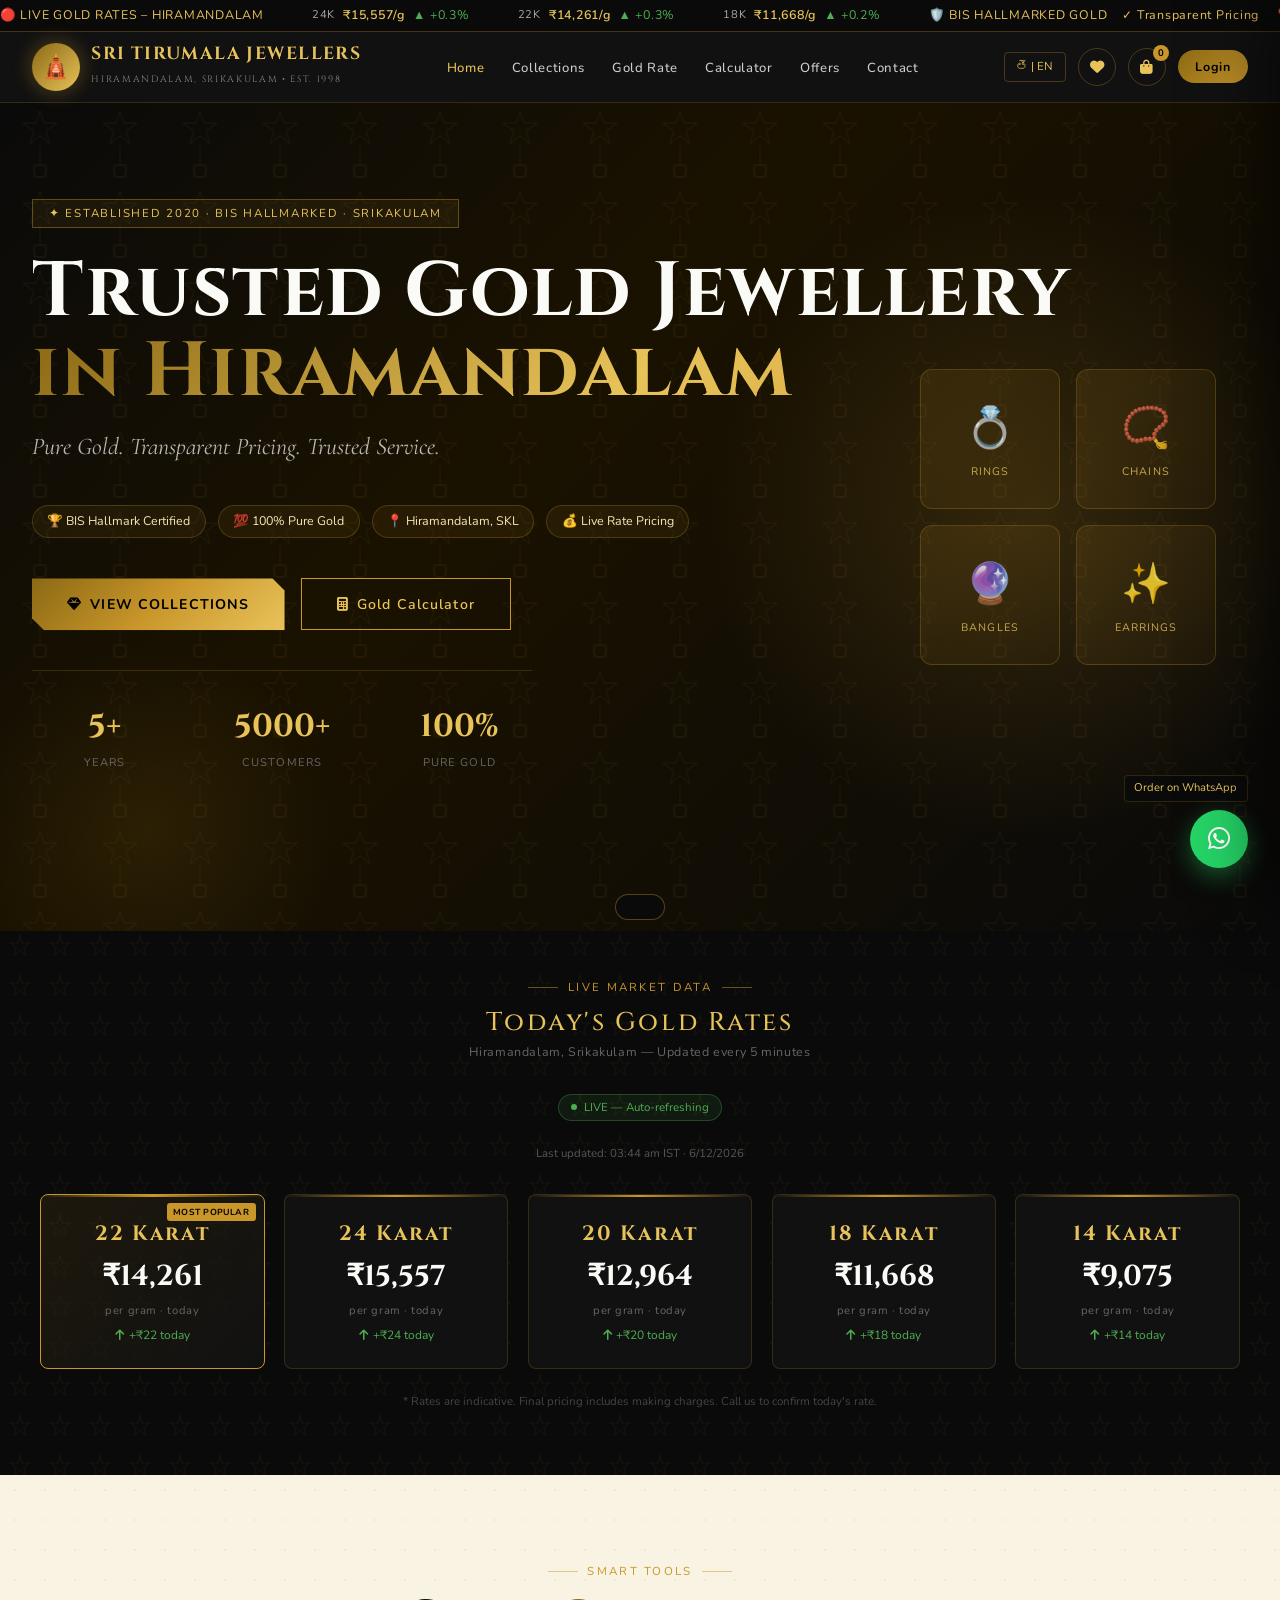
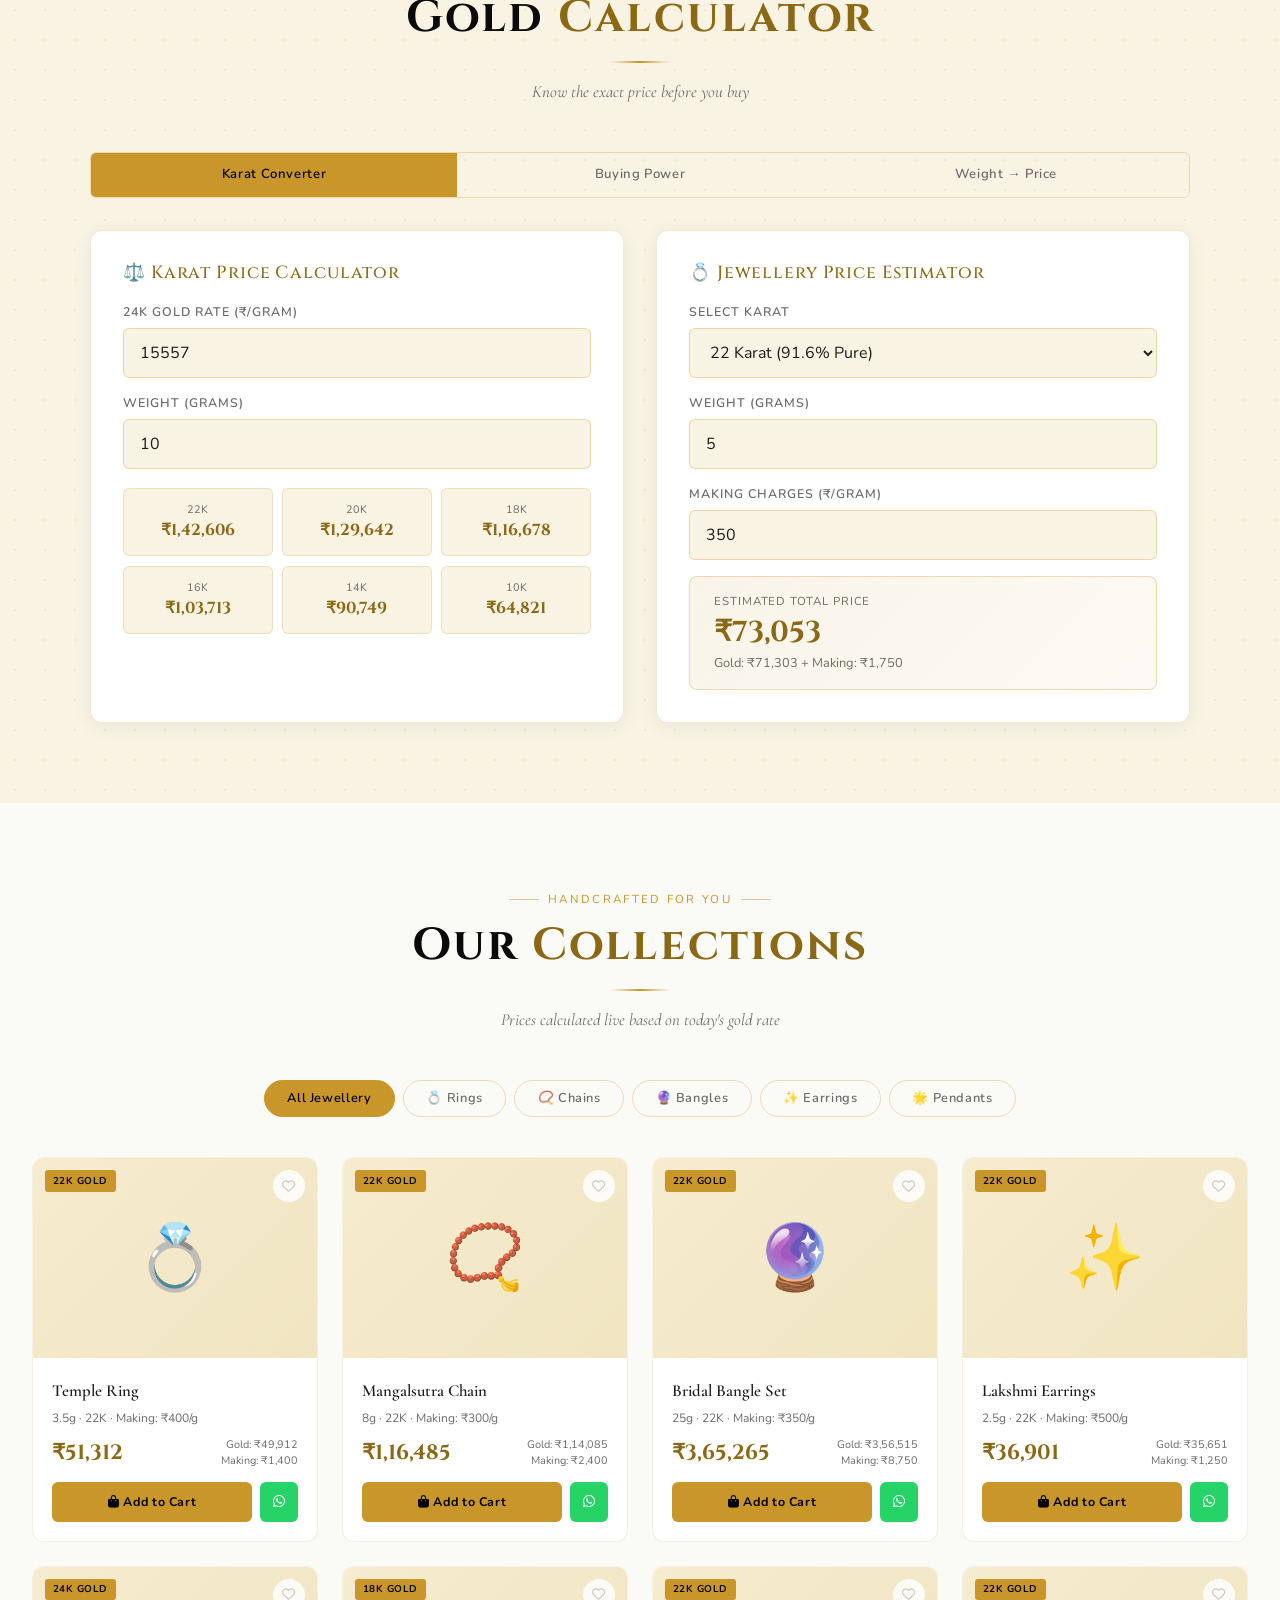
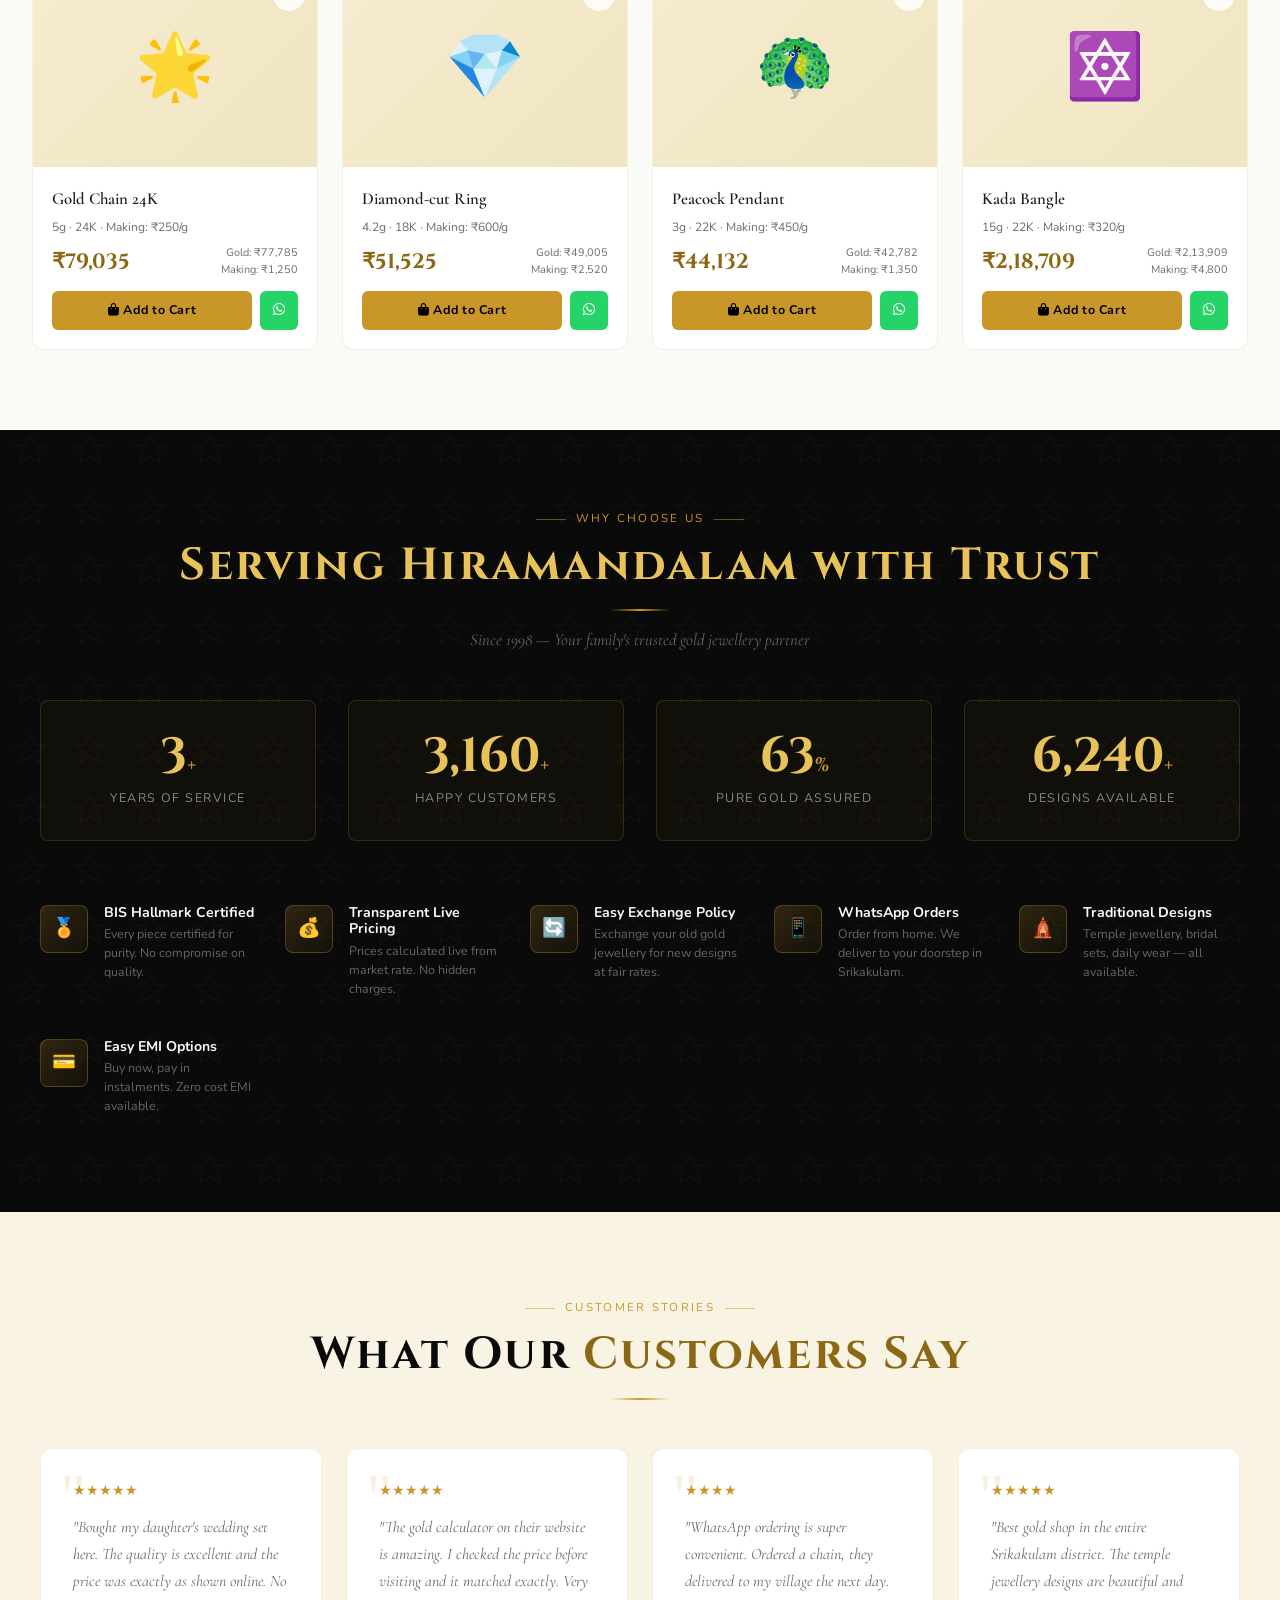
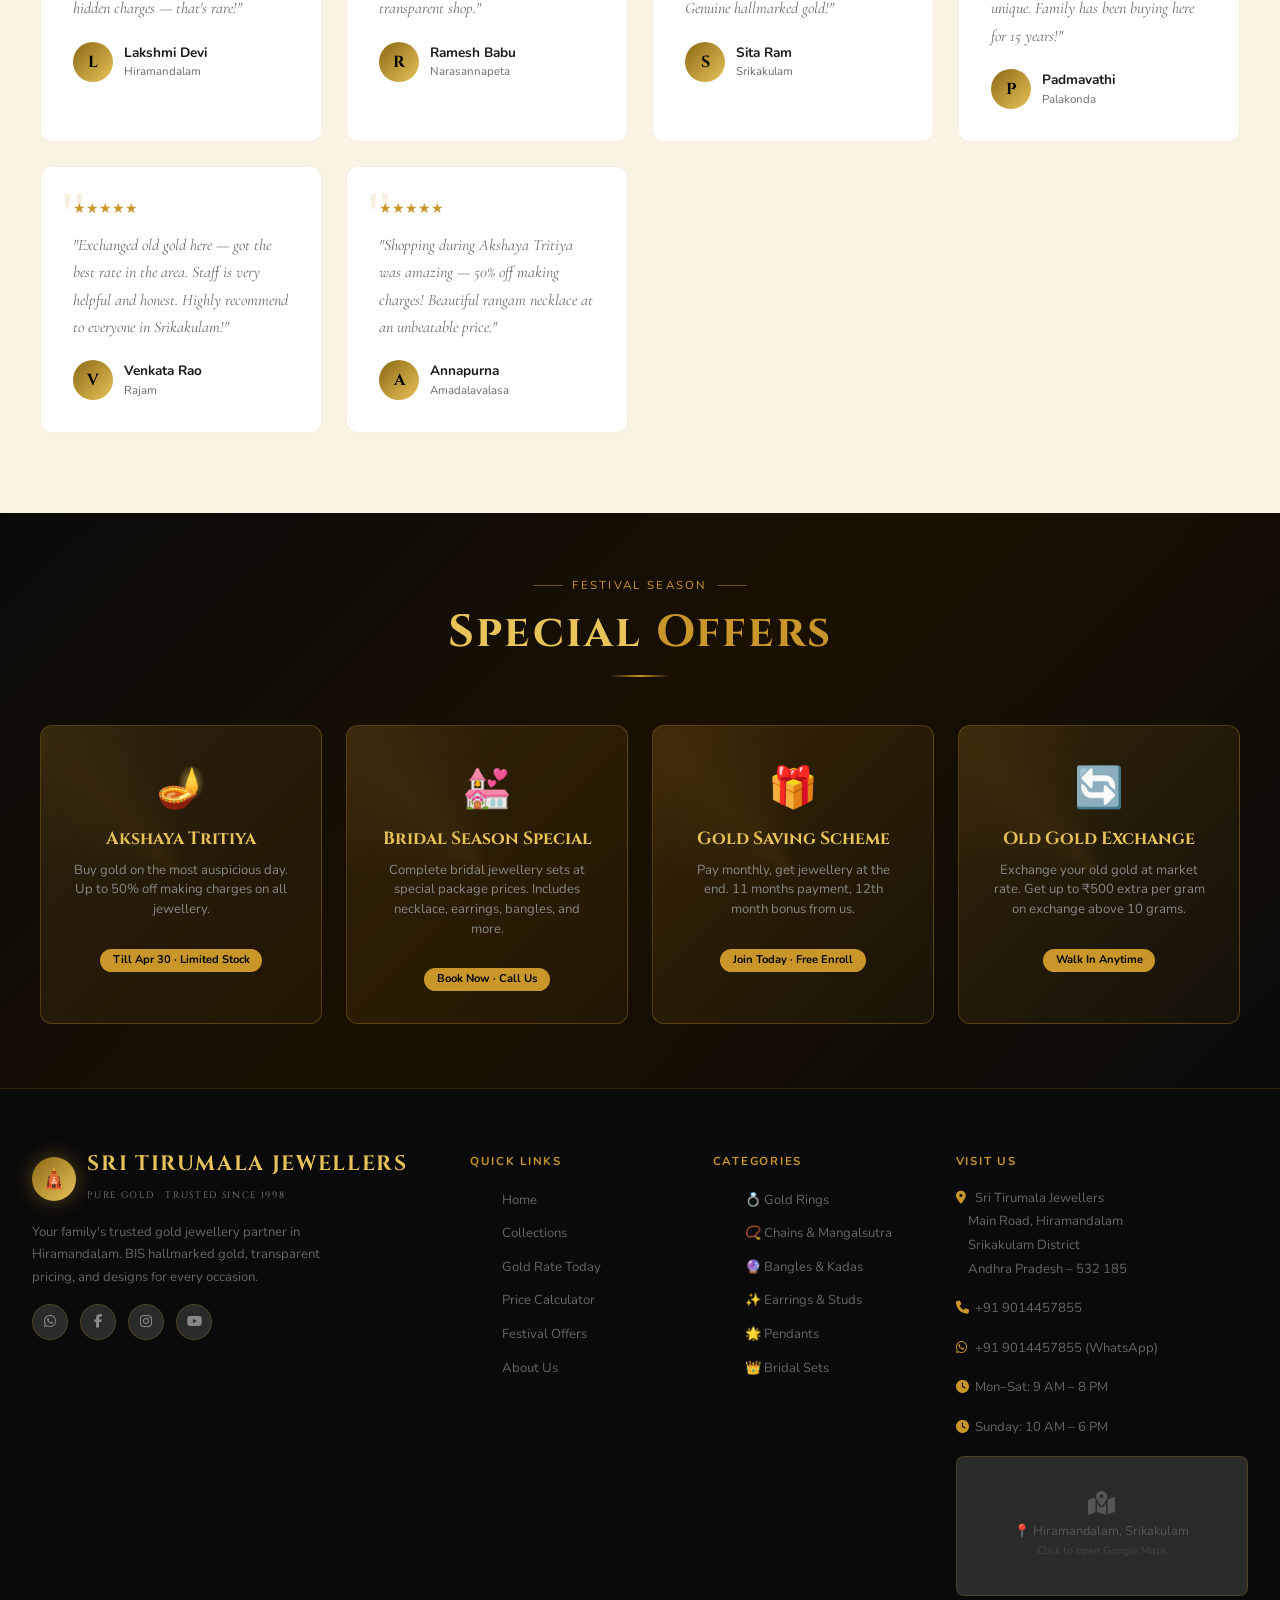
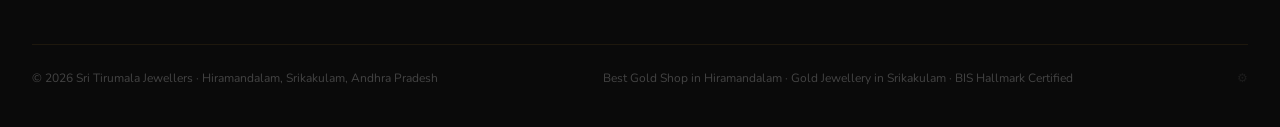
==== commit e9ad107c: "Update index.html" ====
--- a/index.html
+++ b/index.html
@@ -1444,7 +1444,7 @@
         </div>
         <p class="footer-tagline">Your family's trusted gold jewellery partner in Hiramandalam. BIS hallmarked gold, transparent pricing, and designs for every occasion.</p>
         <div class="footer-social">
-          <a href="https://wa.me/919876543210" class="social-btn" title="WhatsApp"><i class="fab fa-whatsapp"></i></a>
+          <a href="https://wa.me/919014457855" class="social-btn" title="WhatsApp"><i class="fab fa-whatsapp"></i></a>
           <a href="#" class="social-btn" title="Facebook"><i class="fab fa-facebook-f"></i></a>
           <a href="#" class="social-btn" title="Instagram"><i class="fab fa-instagram"></i></a>
           <a href="#" class="social-btn" title="YouTube"><i class="fab fa-youtube"></i></a>
@@ -1813,7 +1813,7 @@
   const p=products.find(x=>x.id===id);
   const price=calcProductPrice(p);
   const msg=`🛕 *SRI TIRUMALA JEWELLERS*\nHello! I'm interested in:\n\n💍 *${p.name}*\n⚖️ Weight: ${p.weight}g\n✨ Karat: ${p.karat}K\n💰 Price: ${formatPrice(price)}\n\nPlease confirm availability. Thank you!`;
-  window.open('https://wa.me/919876543210?text='+encodeURIComponent(msg),'_blank');
+  window.open('https://wa.me/919014457855?text='+encodeURIComponent(msg),'_blank');
 }
 
 // ===== CART =====
@@ -1859,12 +1859,12 @@
   const items=cartItems.map(c=>`• ${c.name} (${c.weight}g, ${c.karat}K) x${c.qty} = ${formatPrice(calcProductPrice(c)*c.qty)}`).join('\n');
   const total=cartItems.reduce((a,c)=>a+calcProductPrice(c)*c.qty,0);
   const msg=`🛕 *SRI TIRUMALA JEWELLERS – ORDER*\n\n${items}\n\n💰 *Total: ${formatPrice(total)}*\n\nPlease confirm my order. Thank you!`;
-  window.open('https://wa.me/919876543210?text='+encodeURIComponent(msg),'_blank');
+  window.open('https://wa.me/919014457855?text='+encodeURIComponent(msg),'_blank');
 }
 function openWishlist(){ showToast(`Wishlist: ${wishlist.length} item(s) saved ❤️`); }
 function openWhatsApp(){
   const msg='🛕 *SRI TIRUMALA JEWELLERS*\nHello! I would like to enquire about gold jewellery. Please help me.';
-  window.open('https://wa.me/919876543210?text='+encodeURIComponent(msg),'_blank');
+  window.open('https://wa.me/919014457855?text='+encodeURIComponent(msg),'_blank');
 }
 function openMap(){ window.open('https://maps.google.com/?q=Hiramandalam,Srikakulam,Andhra+Pradesh','_blank'); }
 
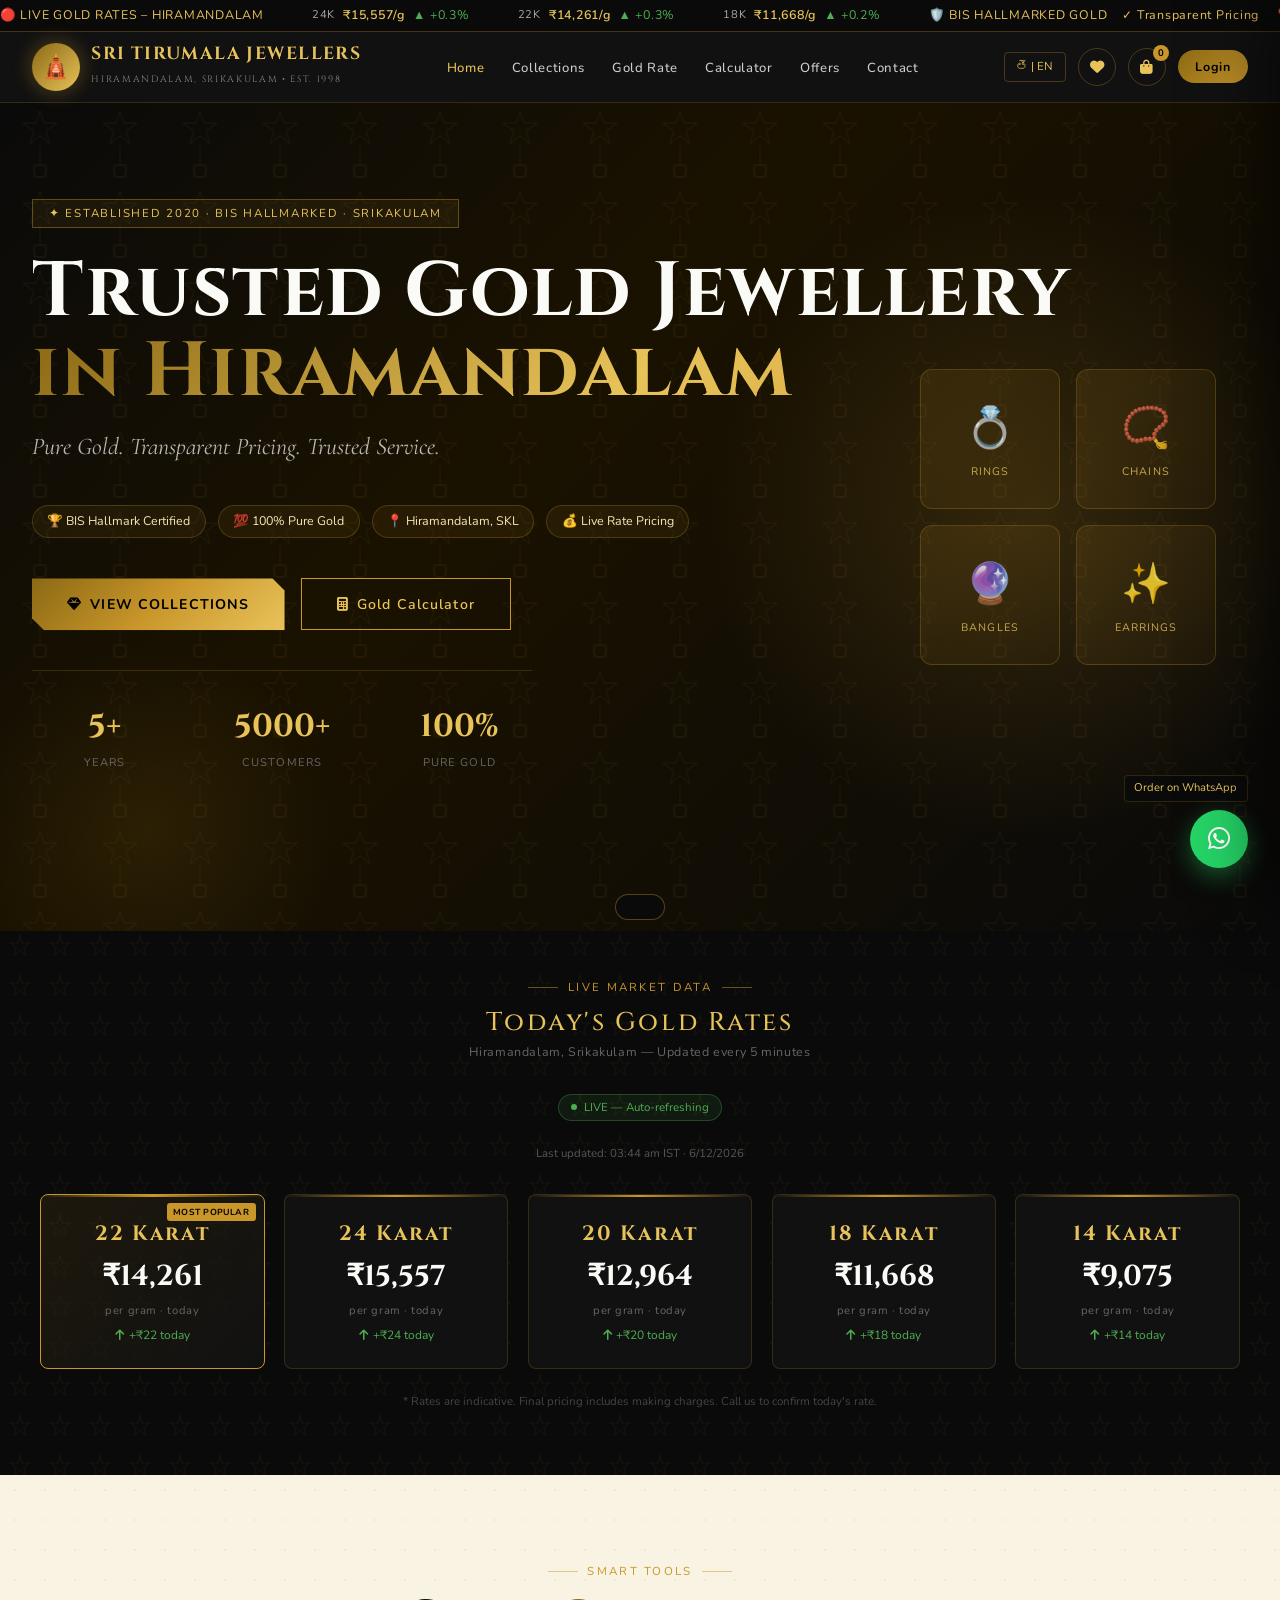
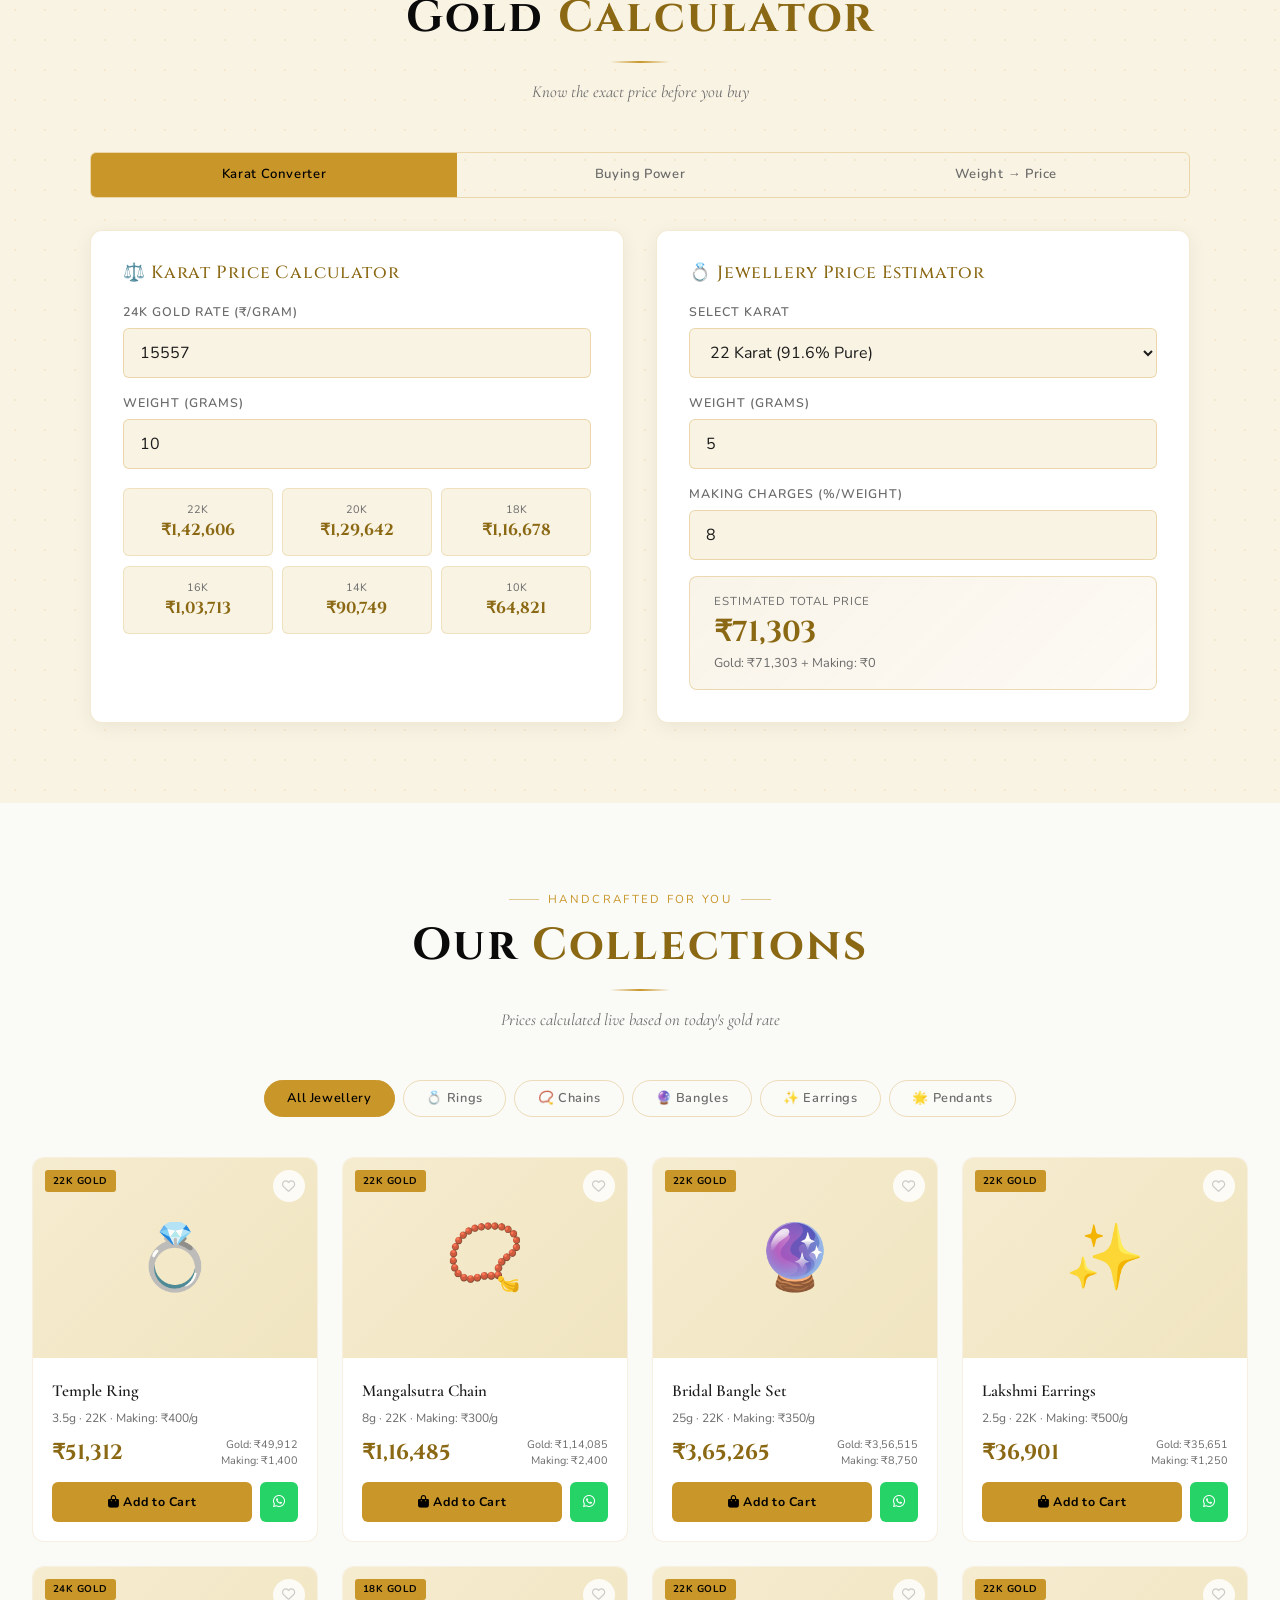
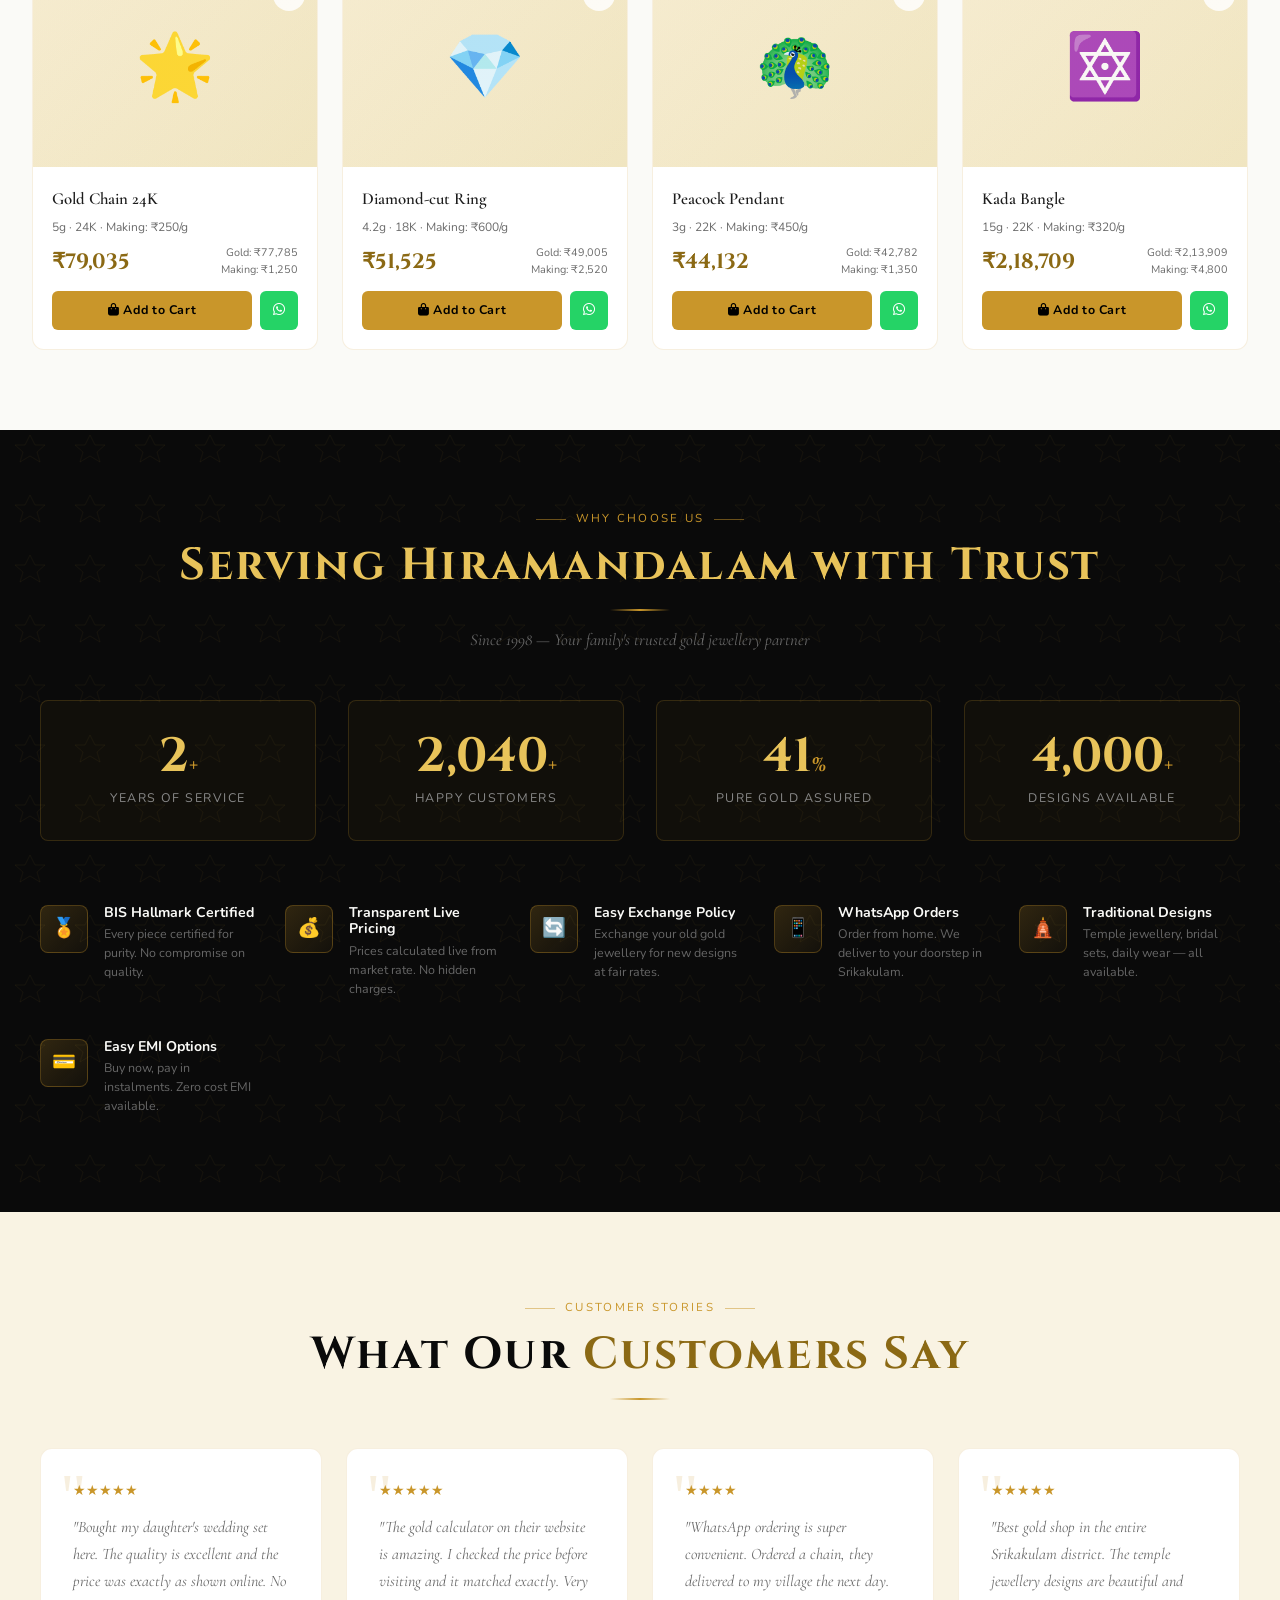
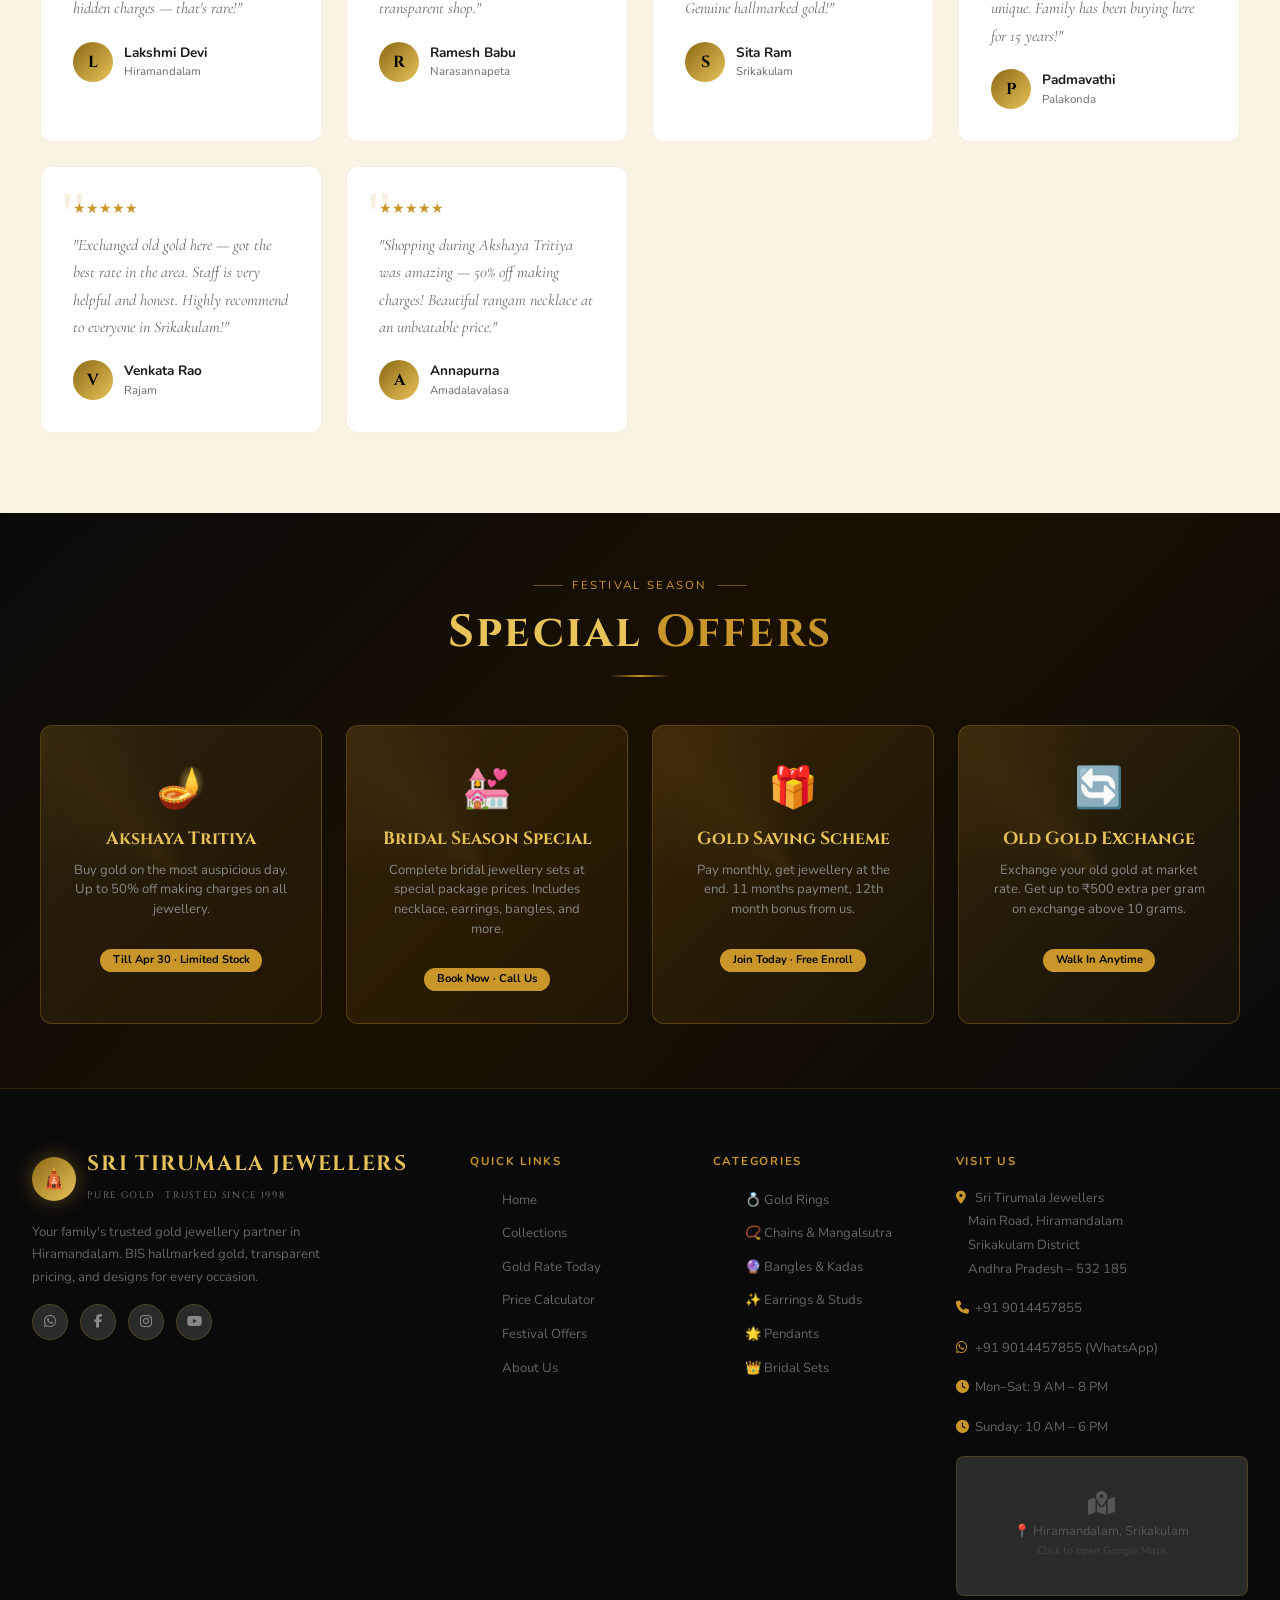
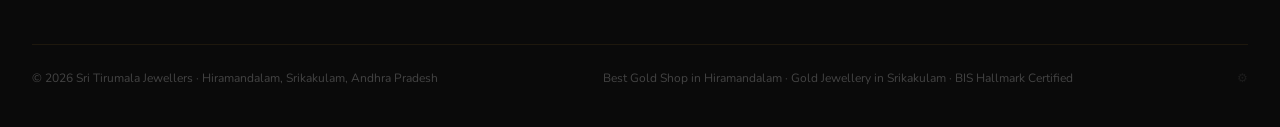
==== commit 3ccc4052: "Update index.html" ====
--- a/index.html
+++ b/index.html
@@ -1219,8 +1219,8 @@
           </select>
           <label class="form-label-gold" style="margin-top:1rem">Weight (grams)</label>
           <input type="number" class="form-control-gold" id="jewWeight" value="5" oninput="calcJewellery()" placeholder="e.g. 5"/>
-          <label class="form-label-gold" style="margin-top:1rem">Making Charges (₹/gram)</label>
-          <input type="number" class="form-control-gold" id="makingCh" value="350" oninput="calcJewellery()" placeholder="e.g. 350"/>
+          <label class="form-label-gold" style="margin-top:1rem">Making Charges (%/weight)</label>
+          <input type="number" class="form-control-gold" id="makingCh" value="8" oninput="calcJewellery()" placeholder="e.g. 8"/>
           <div class="calc-result" style="margin-top:1rem">
             <div class="calc-result-label">Estimated Total Price</div>
             <div class="calc-result-value" id="jewTotal">₹35,760</div>
@@ -1730,7 +1730,7 @@
   const w=parseFloat(document.getElementById('jewWeight').value)||0;
   const m=parseFloat(document.getElementById('makingCh').value)||0;
   const gPrice=(k/24)*gold24k;
-  const goldVal=gPrice*w, makingVal=m*w;
+  const goldVal=gPrice*w, makingVal=m*w/100;
   document.getElementById('jewTotal').textContent=formatPrice(goldVal+makingVal);
   document.getElementById('jewBreak').textContent='Gold: '+formatPrice(goldVal)+' + Making: '+formatPrice(makingVal);
 }
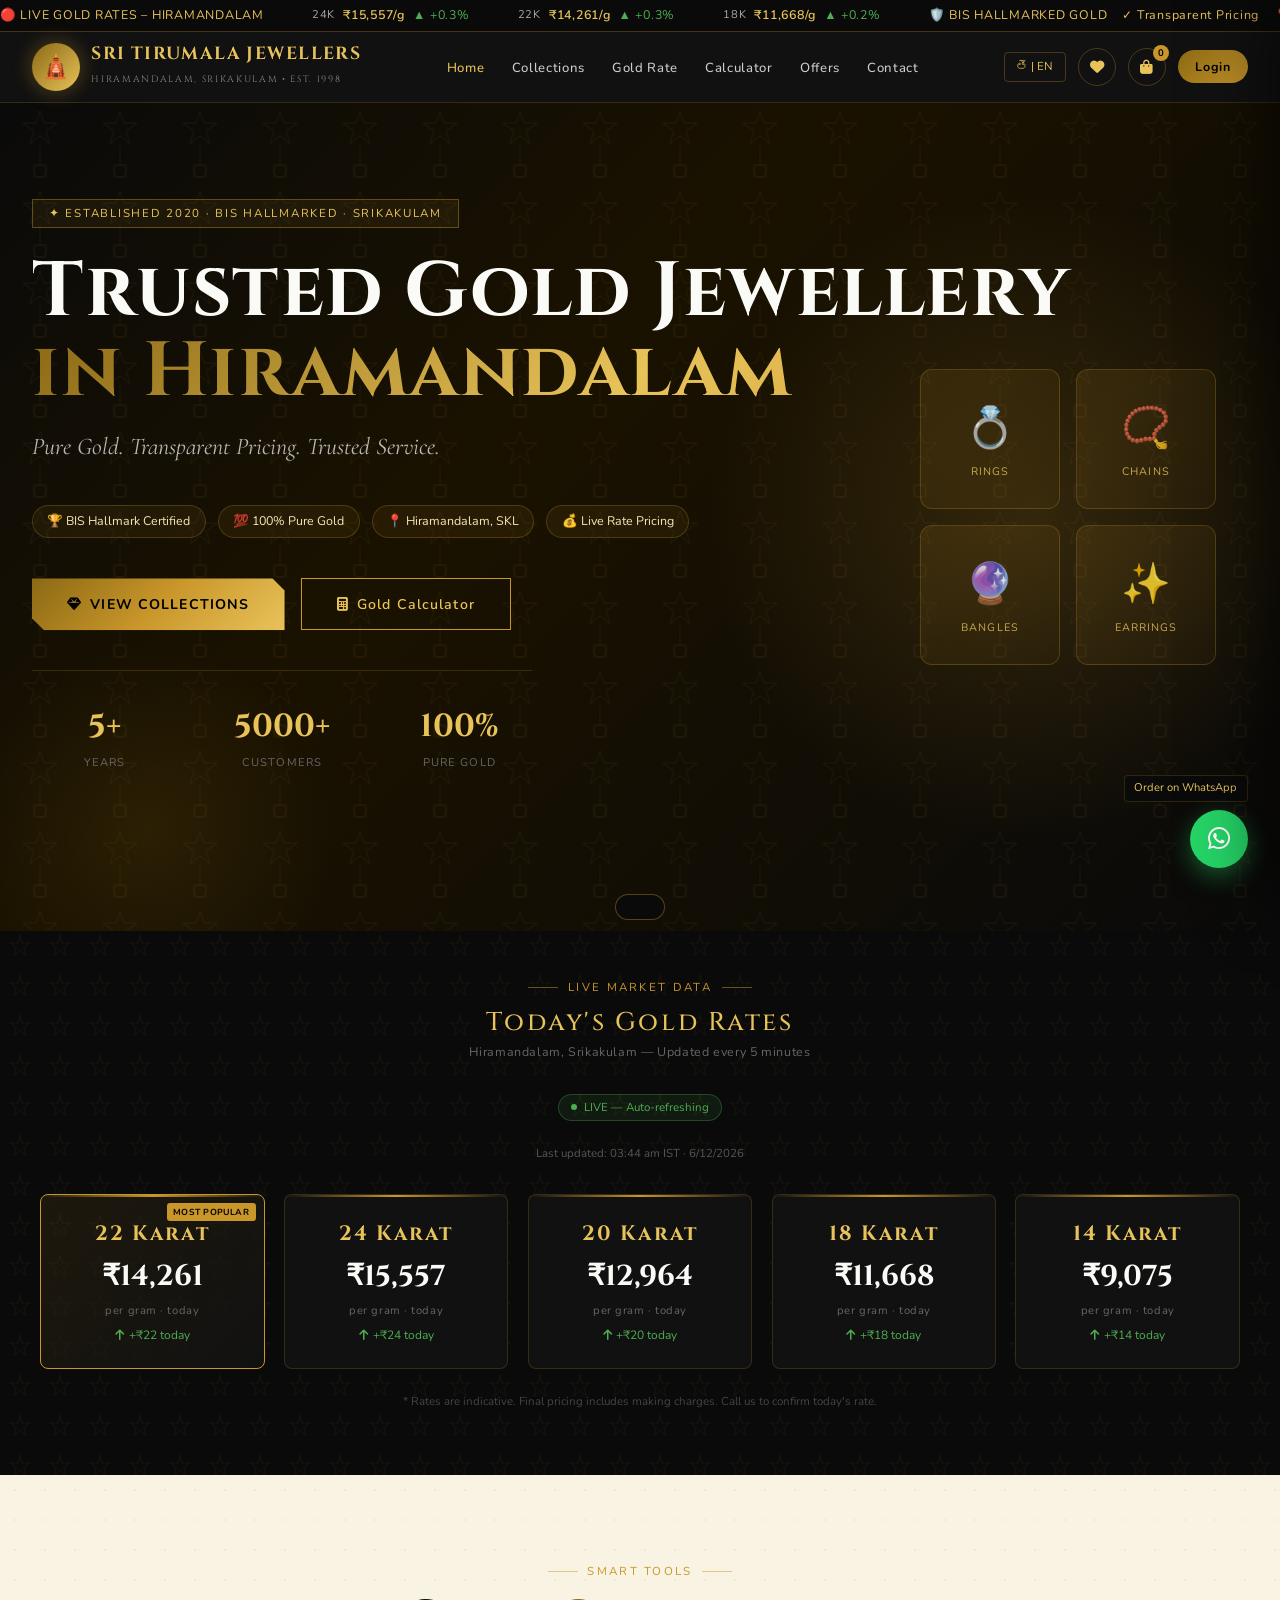
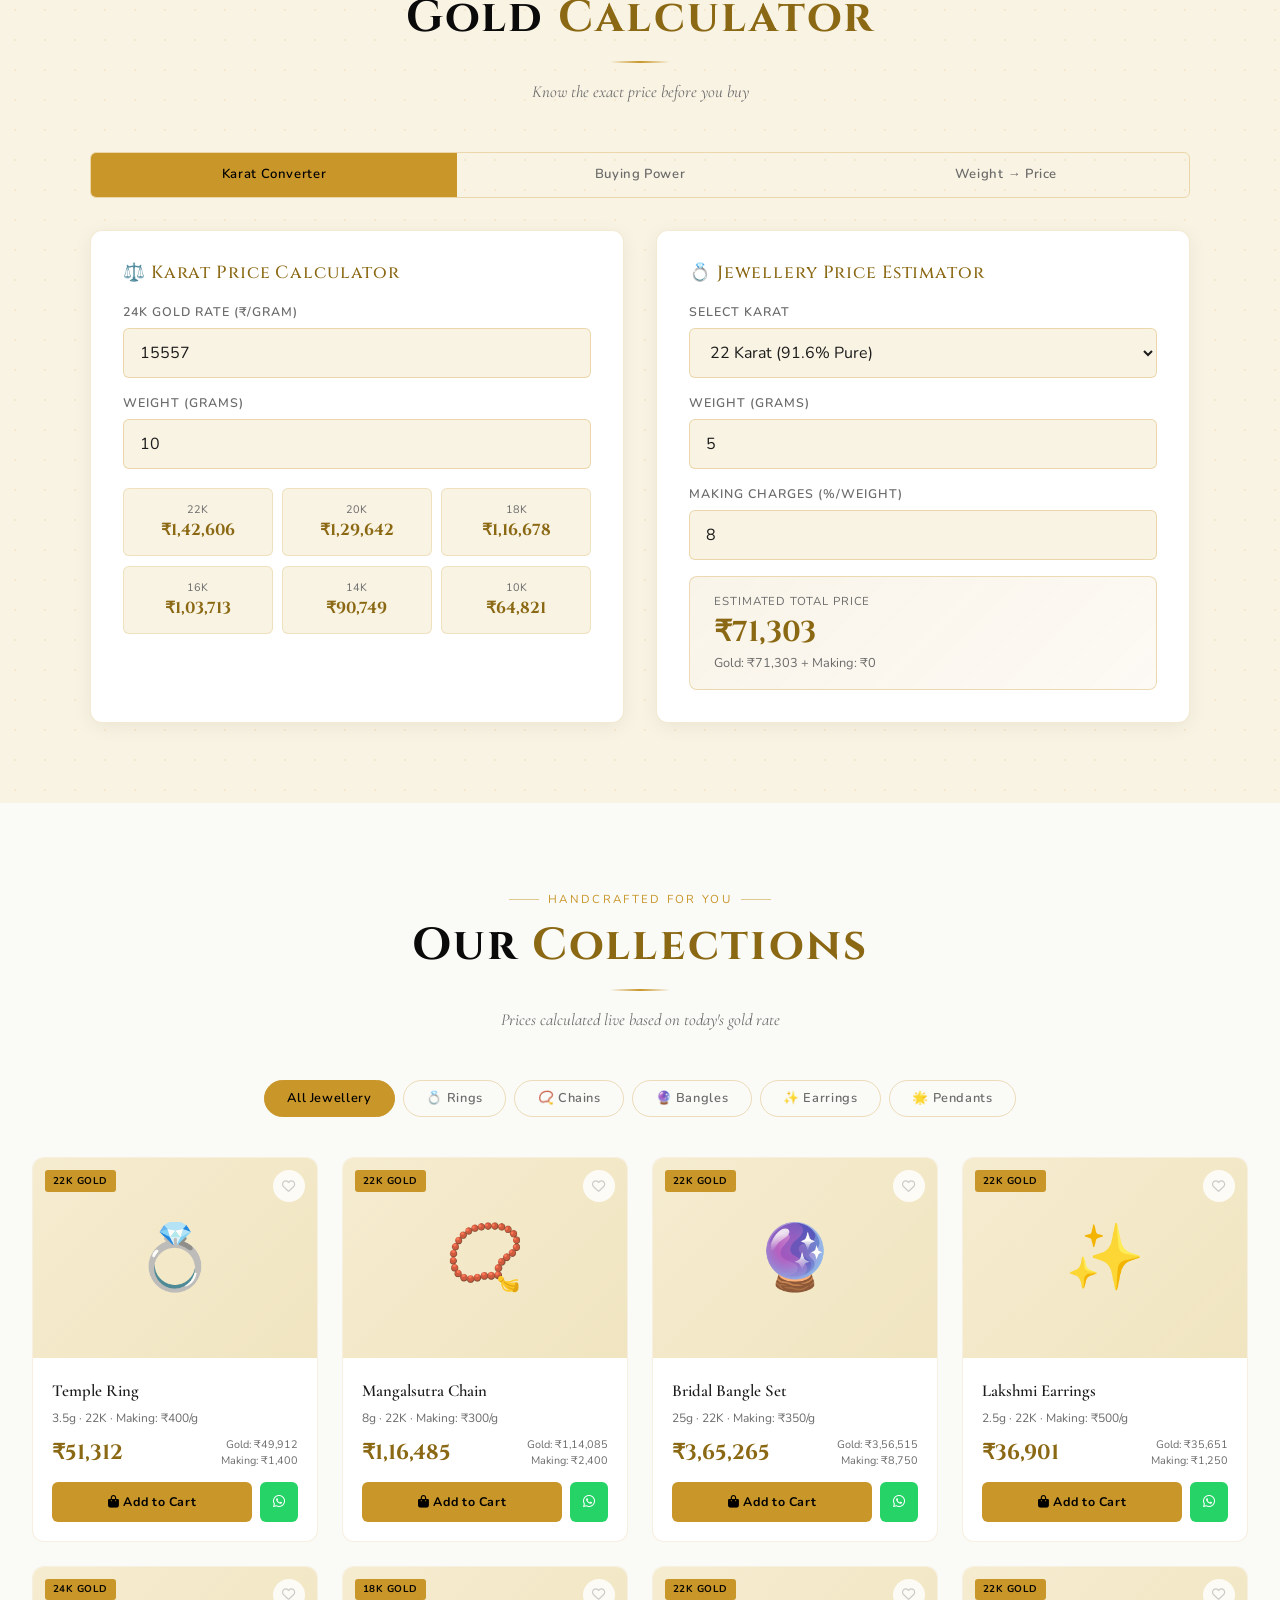
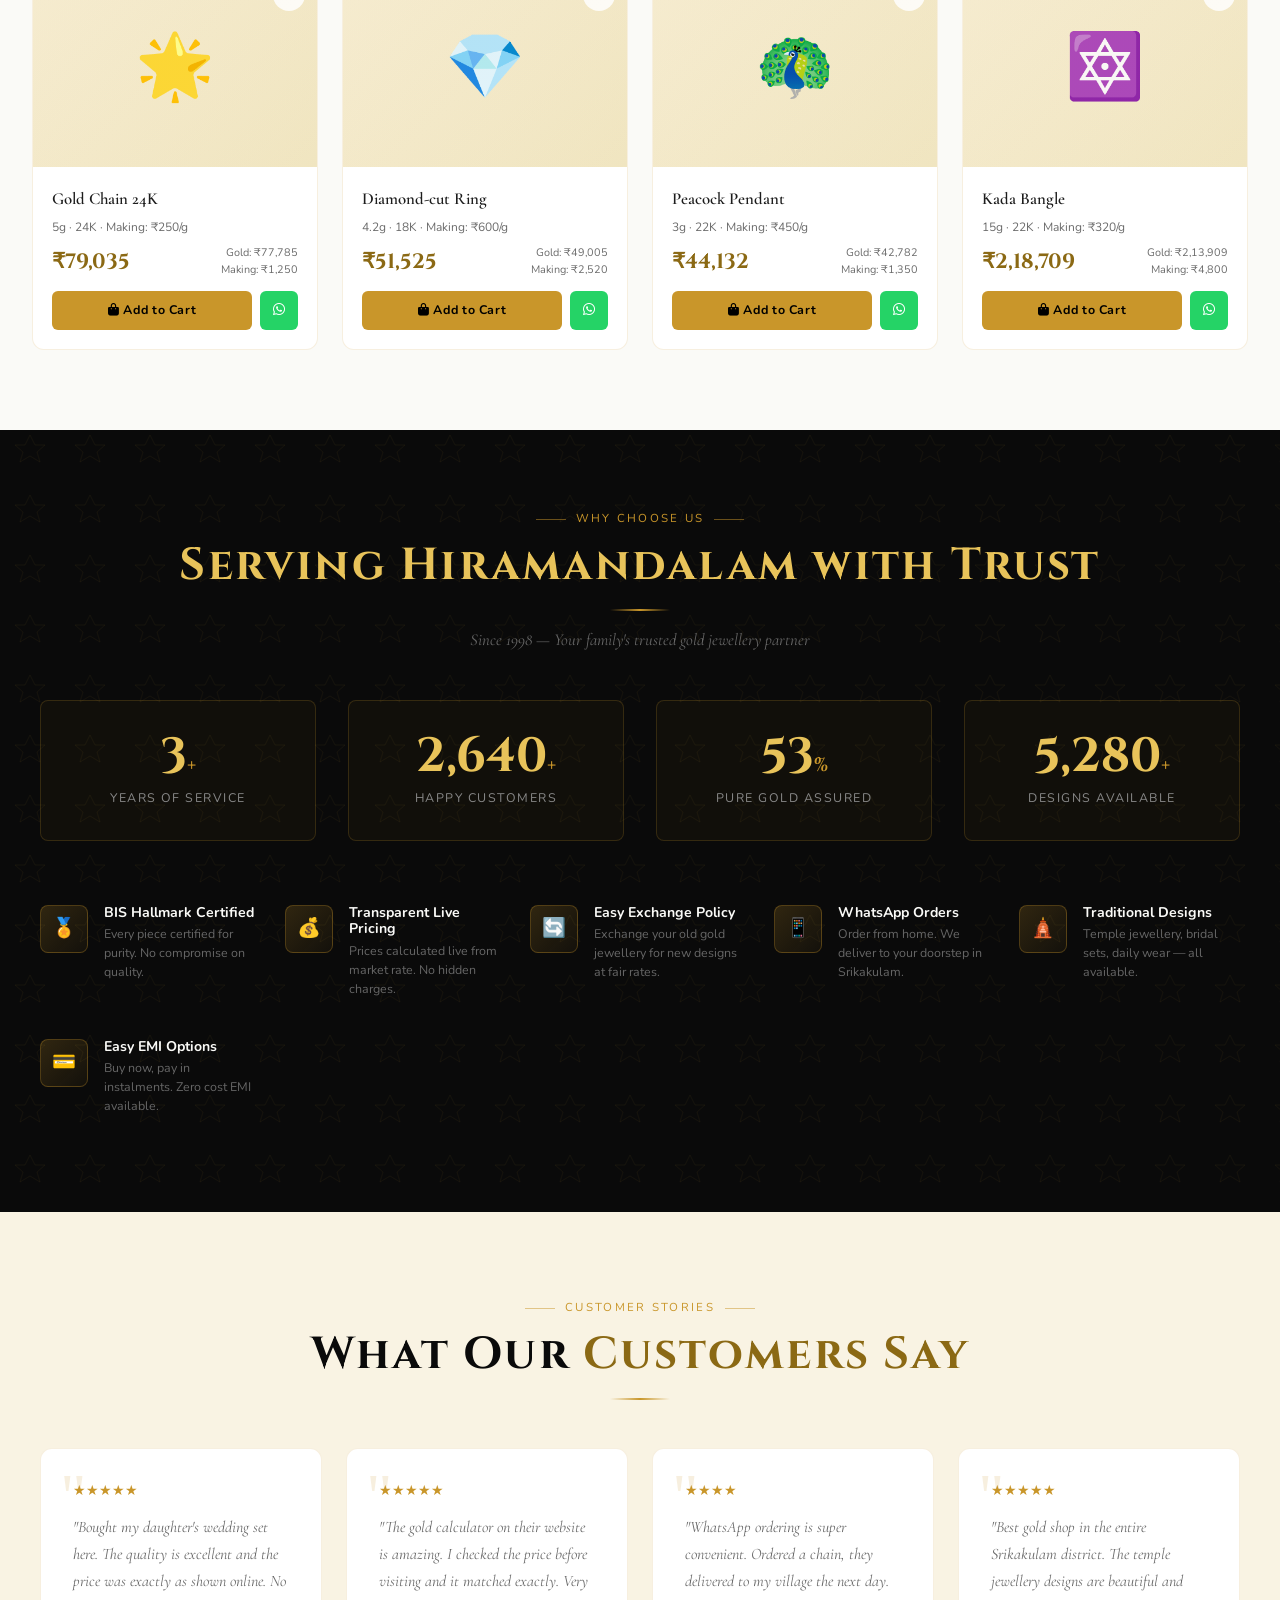
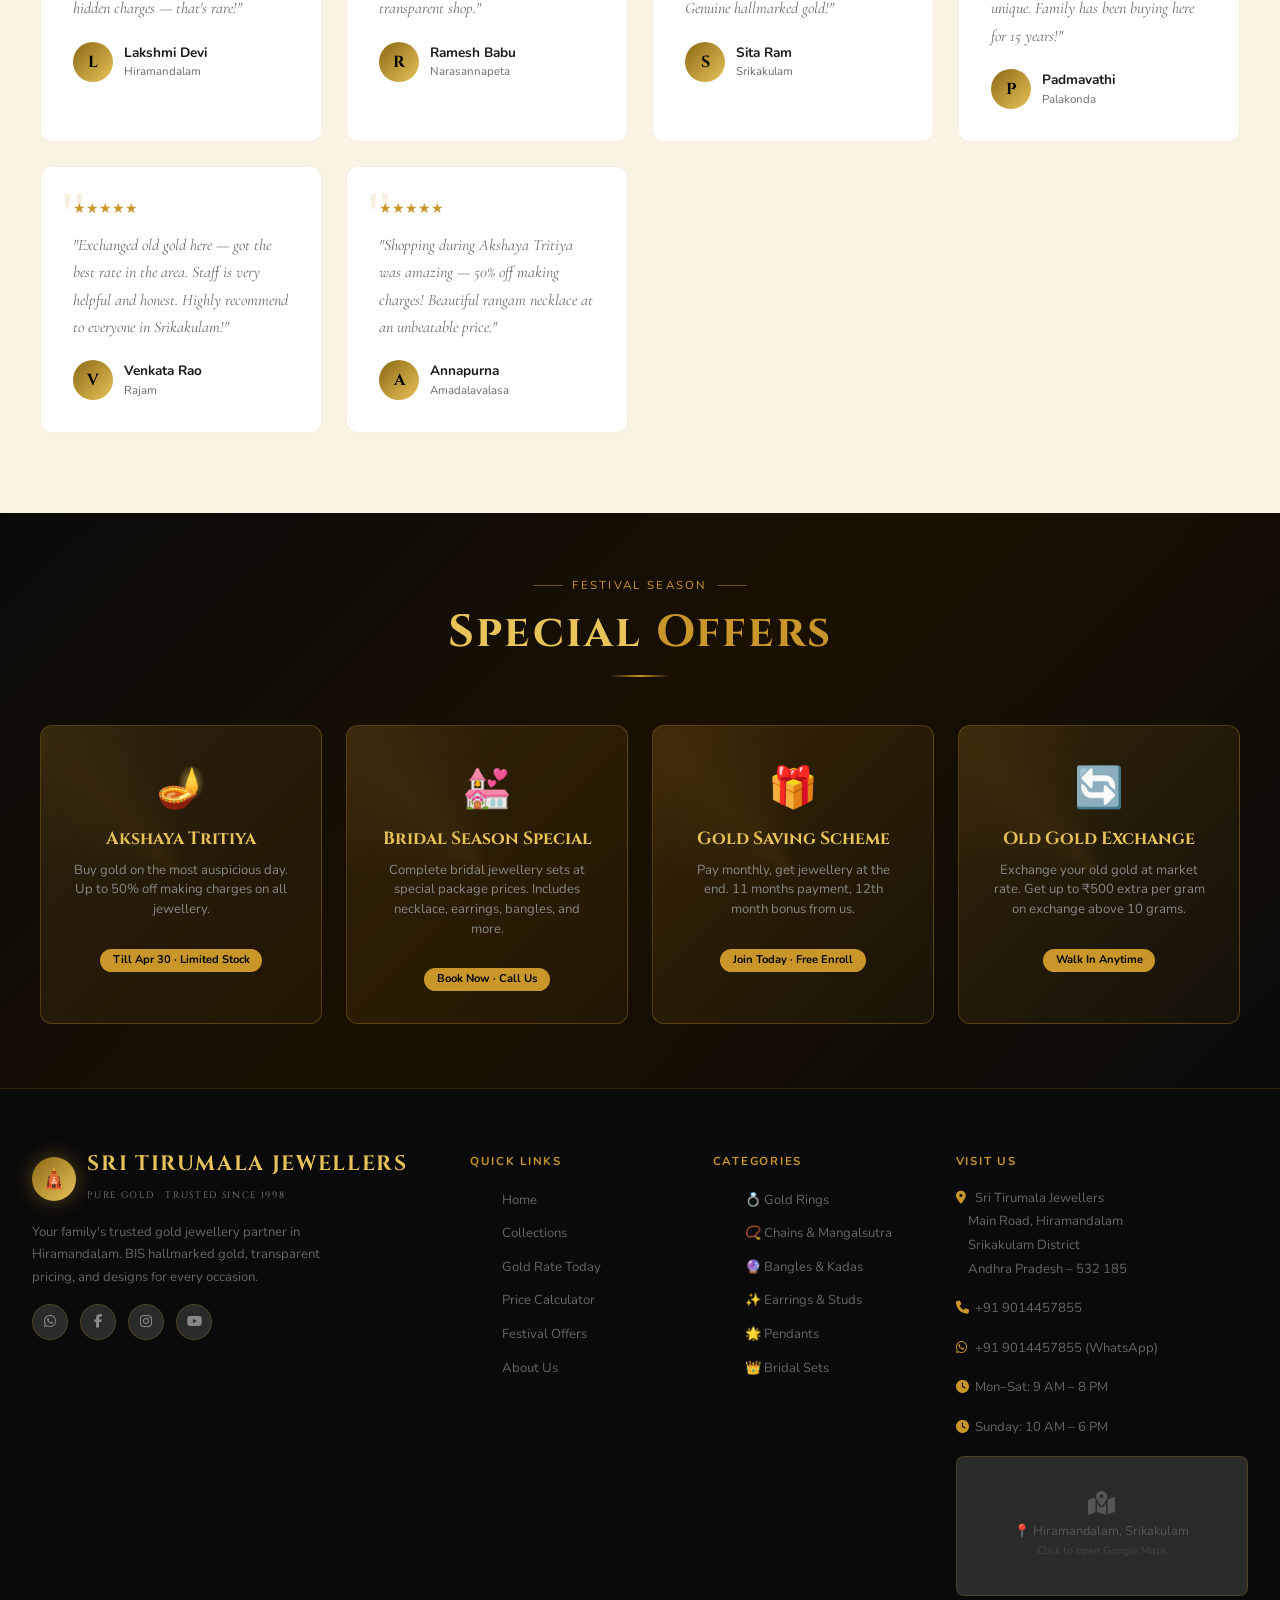
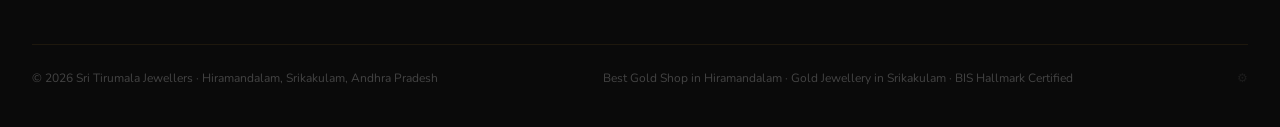
==== commit 8bf601dd: "Update index.html" ====
--- a/index.html
+++ b/index.html
@@ -1730,7 +1730,7 @@
   const w=parseFloat(document.getElementById('jewWeight').value)||0;
   const m=parseFloat(document.getElementById('makingCh').value)||0;
   const gPrice=(k/24)*gold24k;
-  const goldVal=gPrice*w, makingVal=m*w/100;
+  const goldVal=parseFloat(gPrice*w, makingVal=m*w/100);
   document.getElementById('jewTotal').textContent=formatPrice(goldVal+makingVal);
   document.getElementById('jewBreak').textContent='Gold: '+formatPrice(goldVal)+' + Making: '+formatPrice(makingVal);
 }
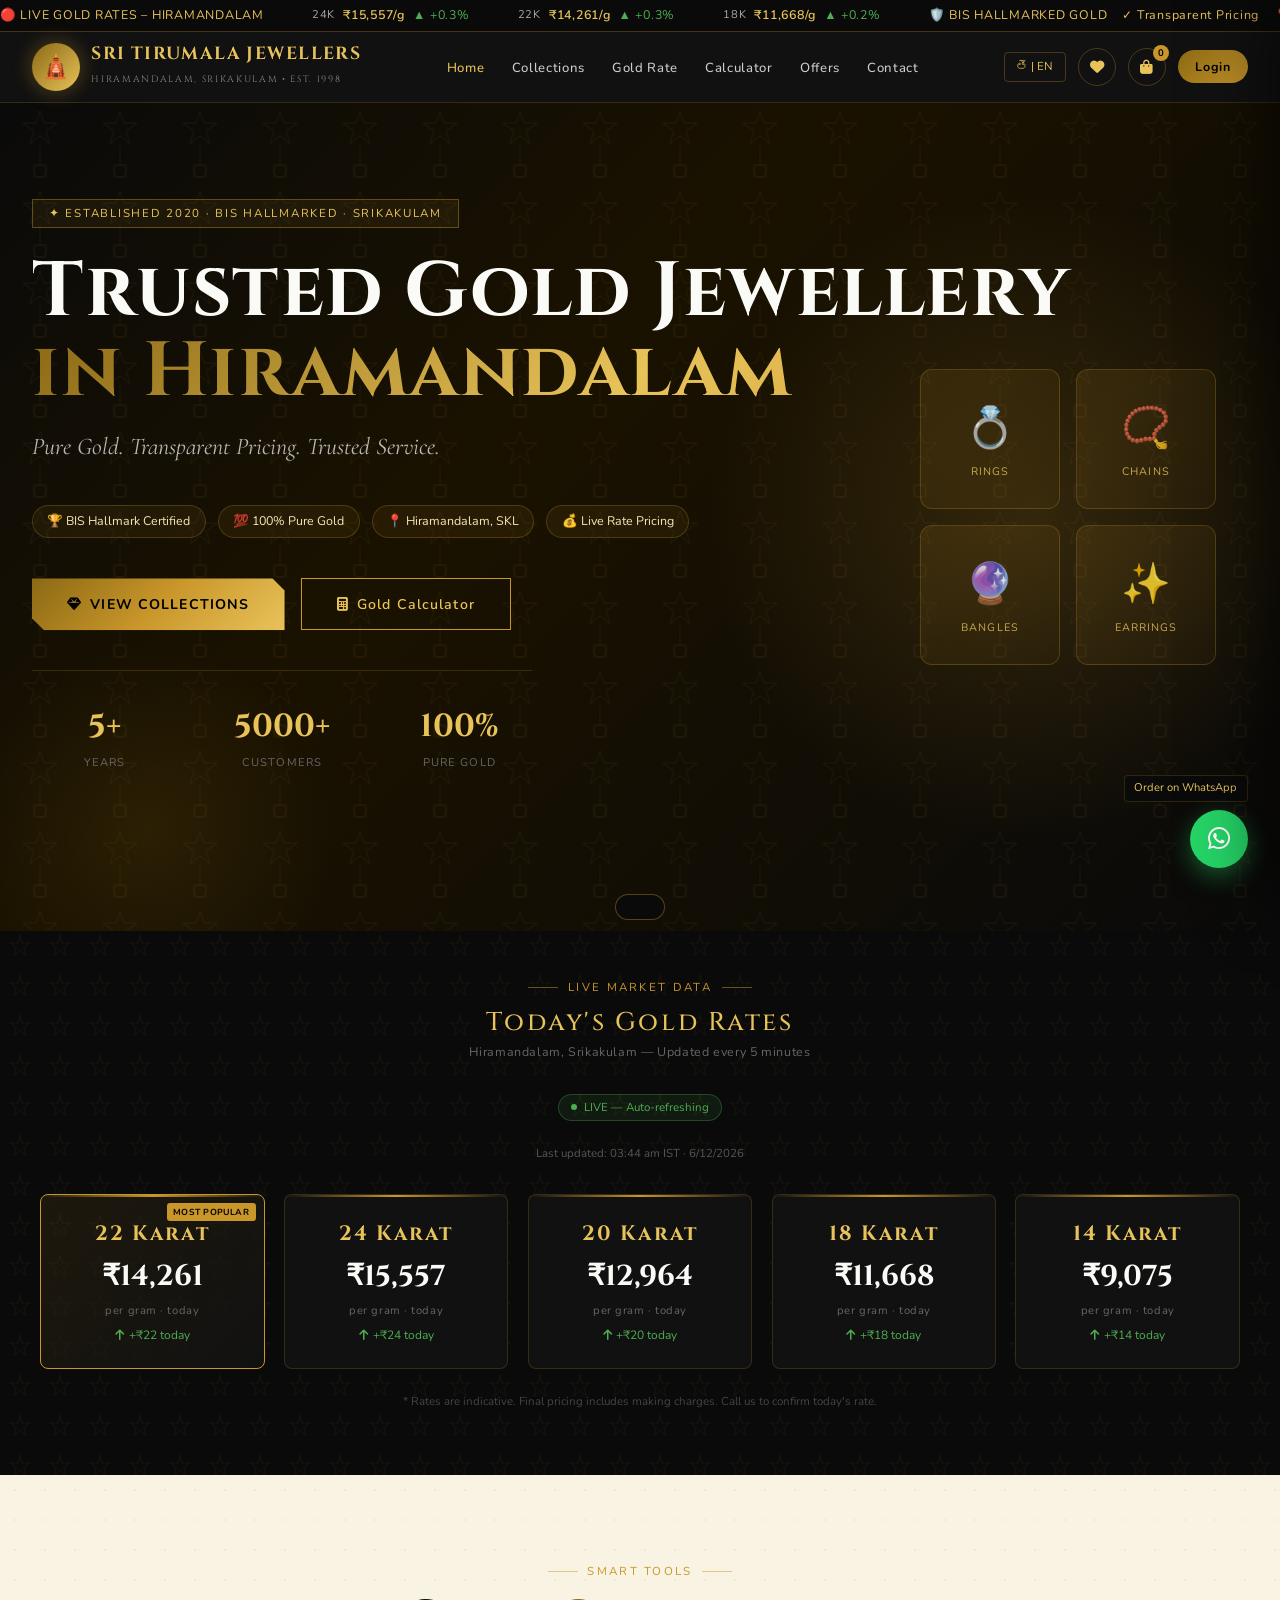
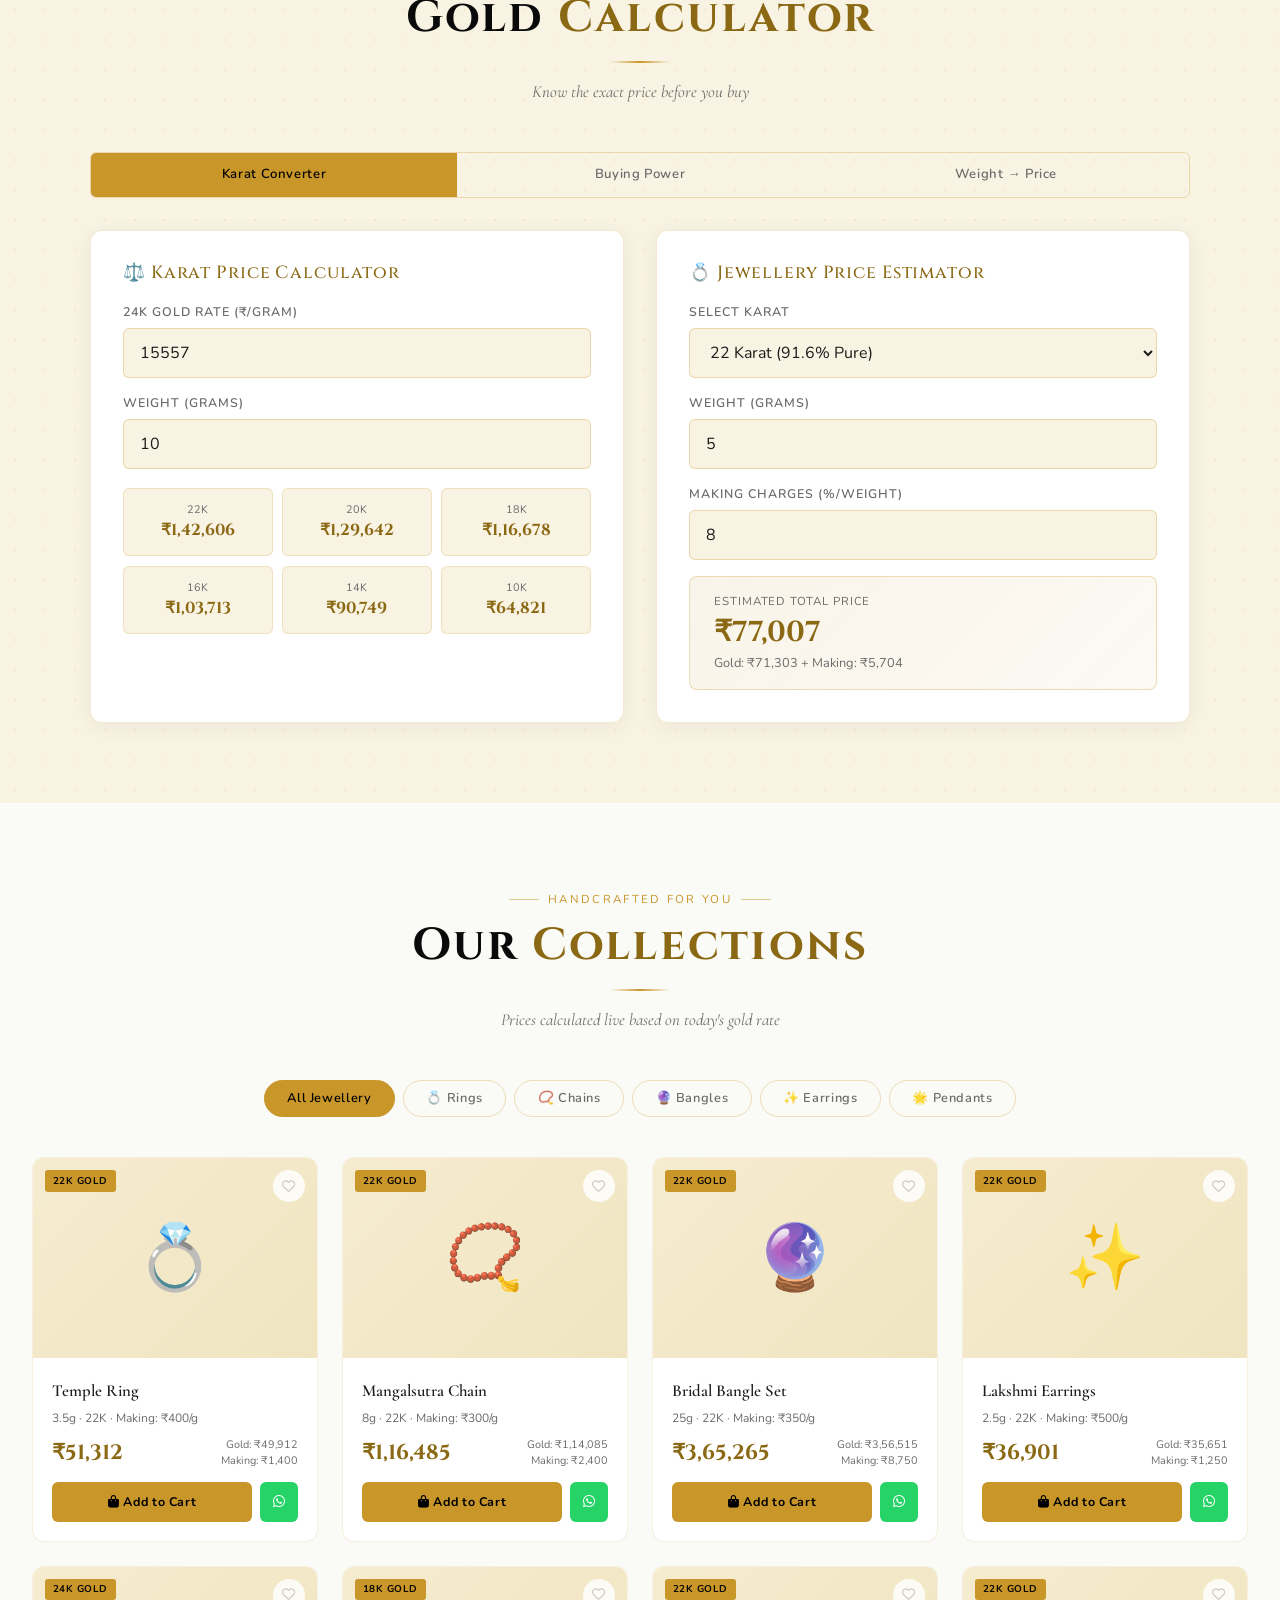
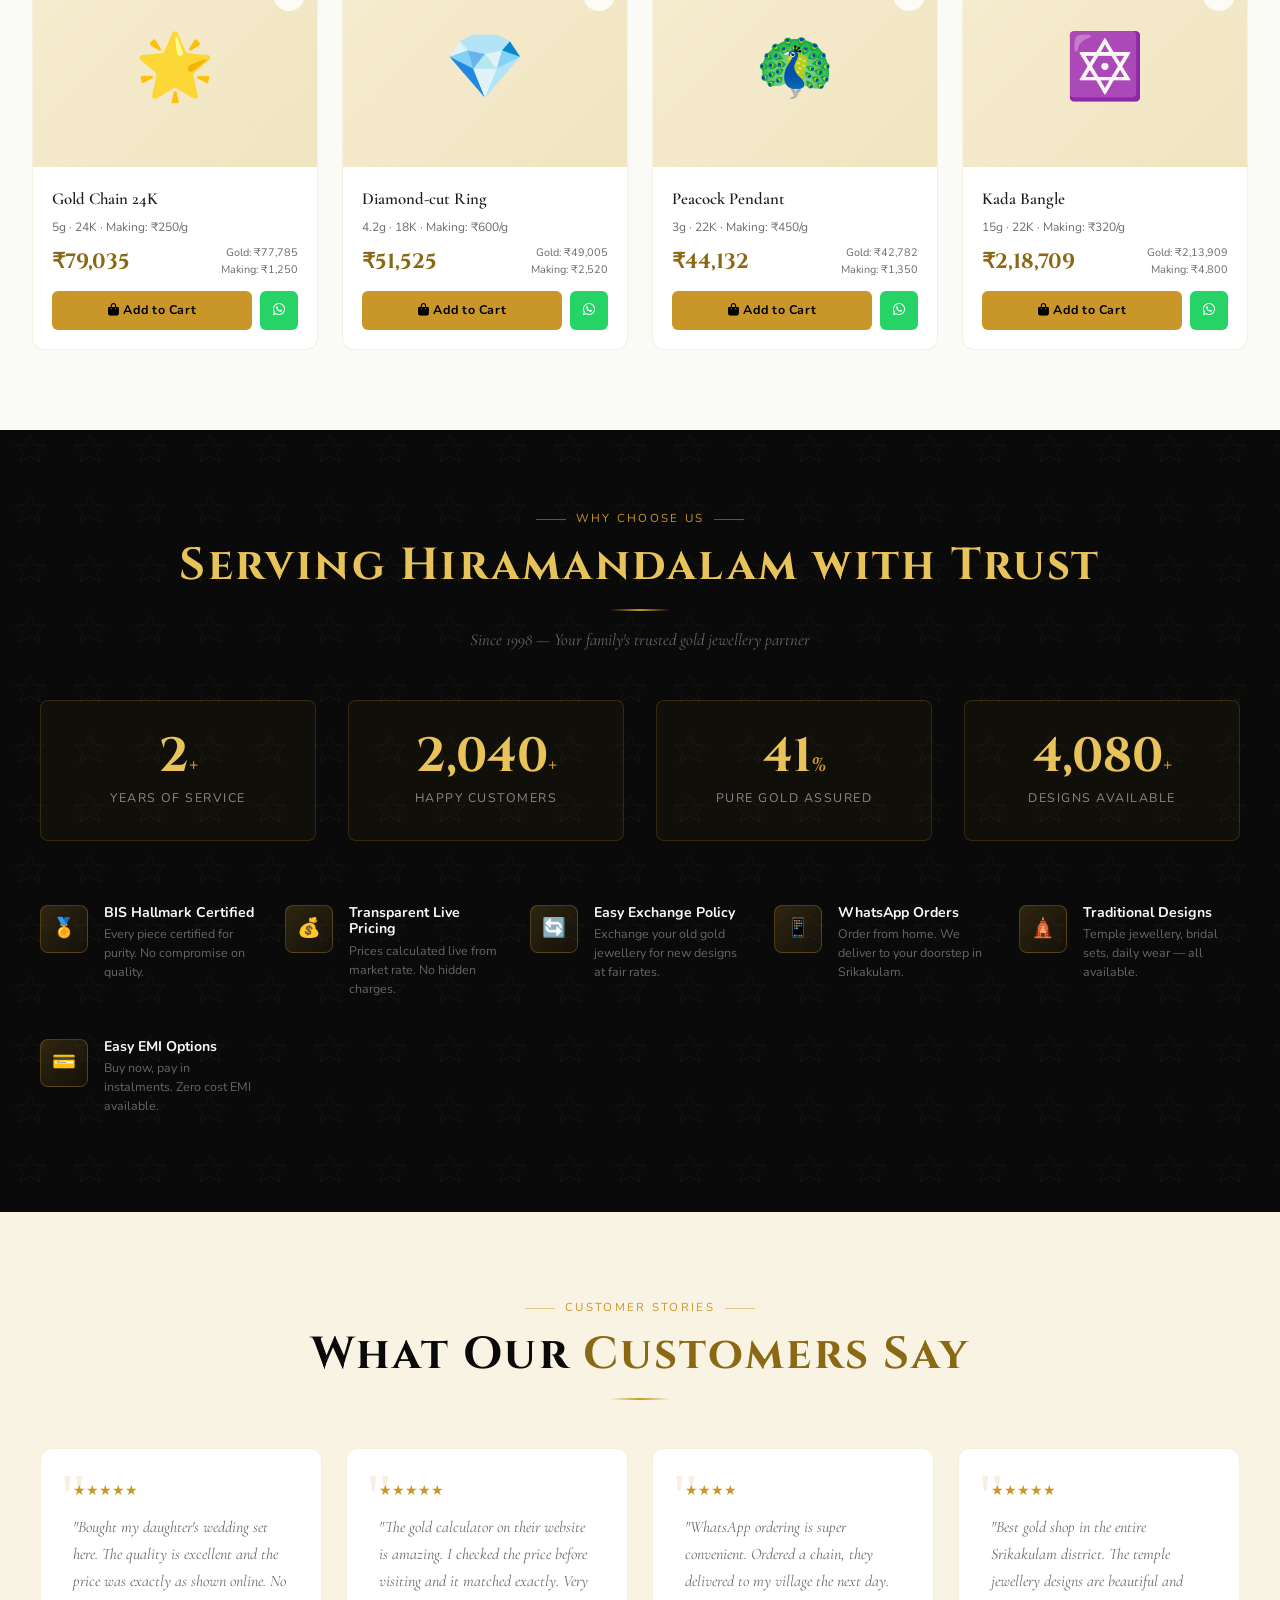
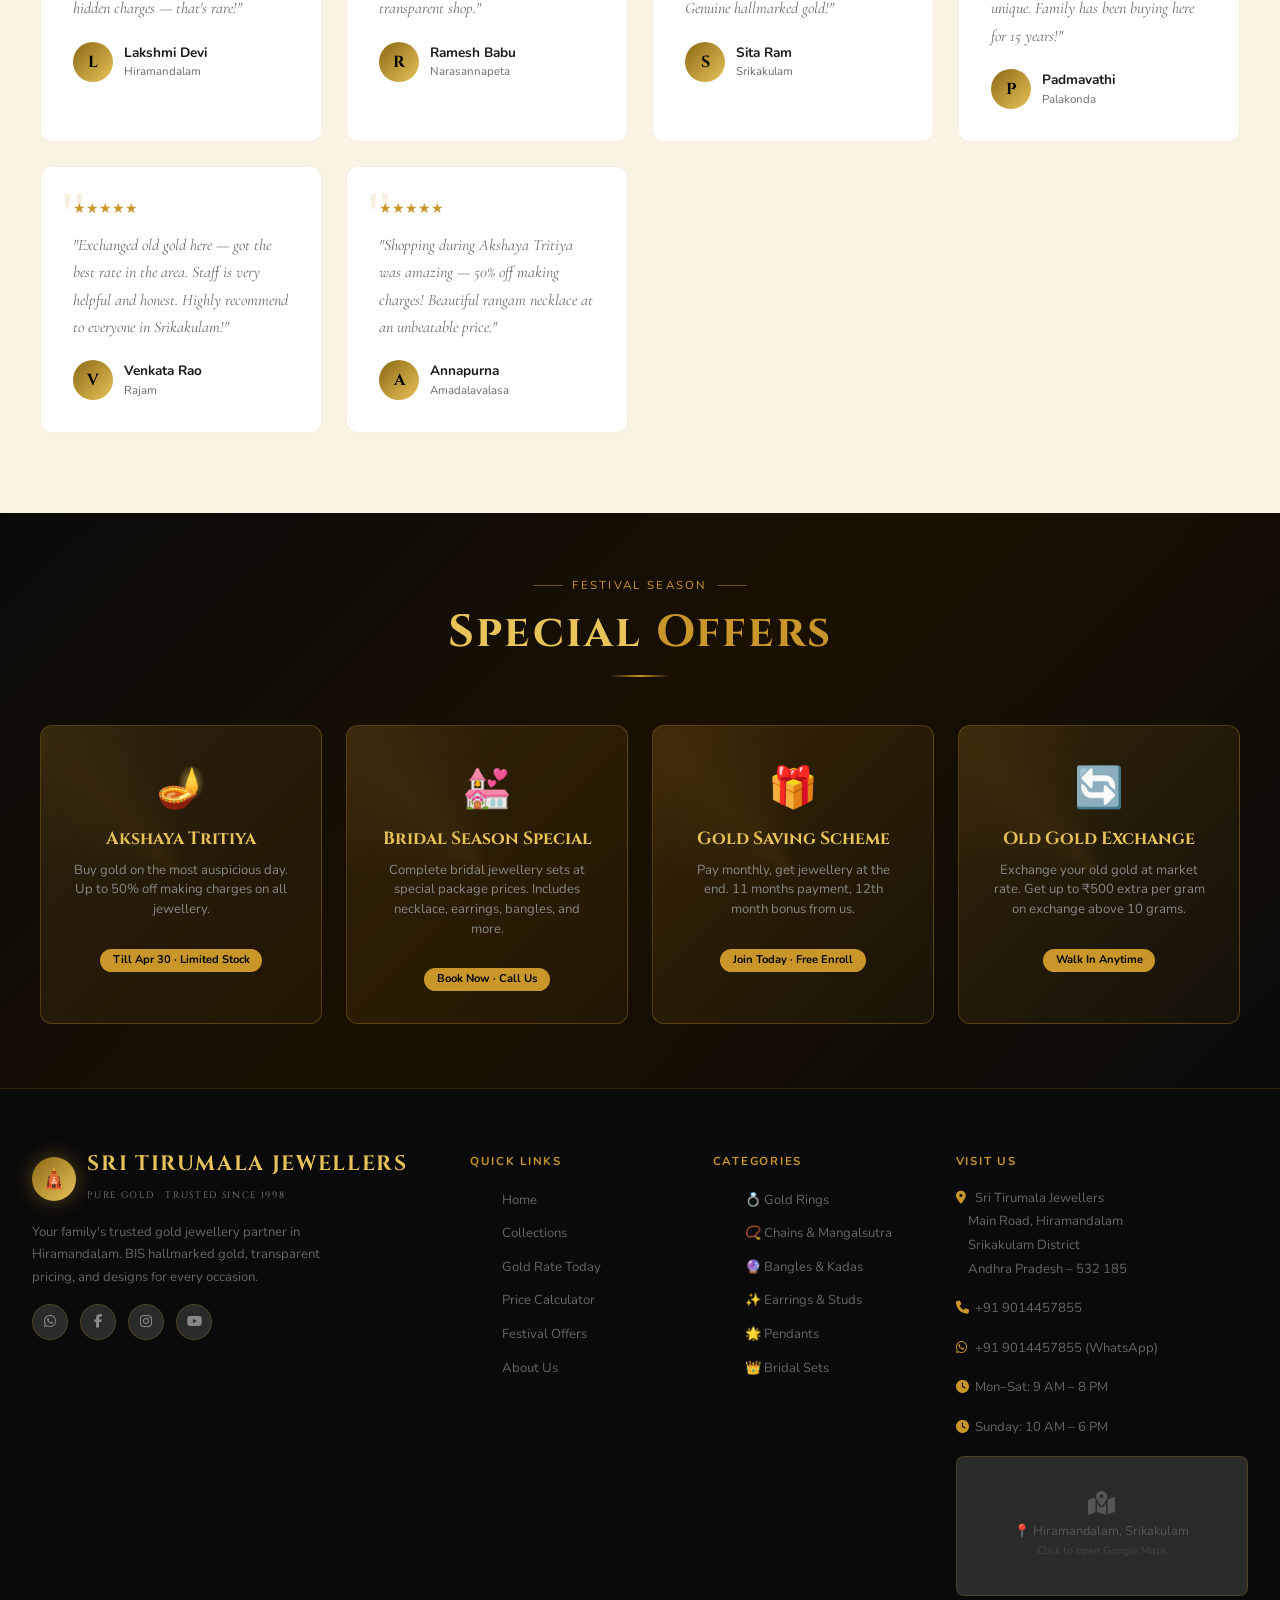
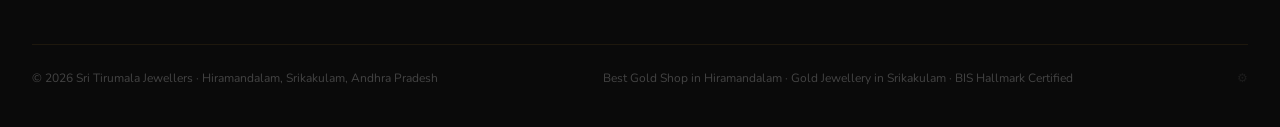
==== commit e34d3126: "Update index.html" ====
--- a/index.html
+++ b/index.html
@@ -1726,13 +1726,22 @@
   });
 }
 function calcJewellery(){
-  const k=parseInt(document.getElementById('jewKarat').value);
-  const w=parseFloat(document.getElementById('jewWeight').value)||0;
-  const m=parseFloat(document.getElementById('makingCh').value)||0;
-  const gPrice=(k/24)*gold24k;
-  const goldVal=parseFloat(gPrice*w, makingVal=m*w/100);
-  document.getElementById('jewTotal').textContent=formatPrice(goldVal+makingVal);
-  document.getElementById('jewBreak').textContent='Gold: '+formatPrice(goldVal)+' + Making: '+formatPrice(makingVal);
+  const k = parseInt(document.getElementById('jewKarat').value);
+  const w = parseFloat(document.getElementById('jewWeight').value) || 0;
+  const m = parseFloat(document.getElementById('makingCh').value) || 0;
+
+  const gPrice = (k / 24) * gold24k;
+
+  const goldVal = gPrice * w;
+
+  // making % applied on gold value
+  const makingVal = (m / 100) * goldVal;
+
+  const total = goldVal + makingVal;
+
+  document.getElementById('jewTotal').textContent = formatPrice(total);
+  document.getElementById('jewBreak').textContent =
+    'Gold: ' + formatPrice(goldVal) + ' + Making: ' + formatPrice(makingVal);
 }
 function calcBuying(){
   const budget=parseFloat(document.getElementById('budget').value)||0;
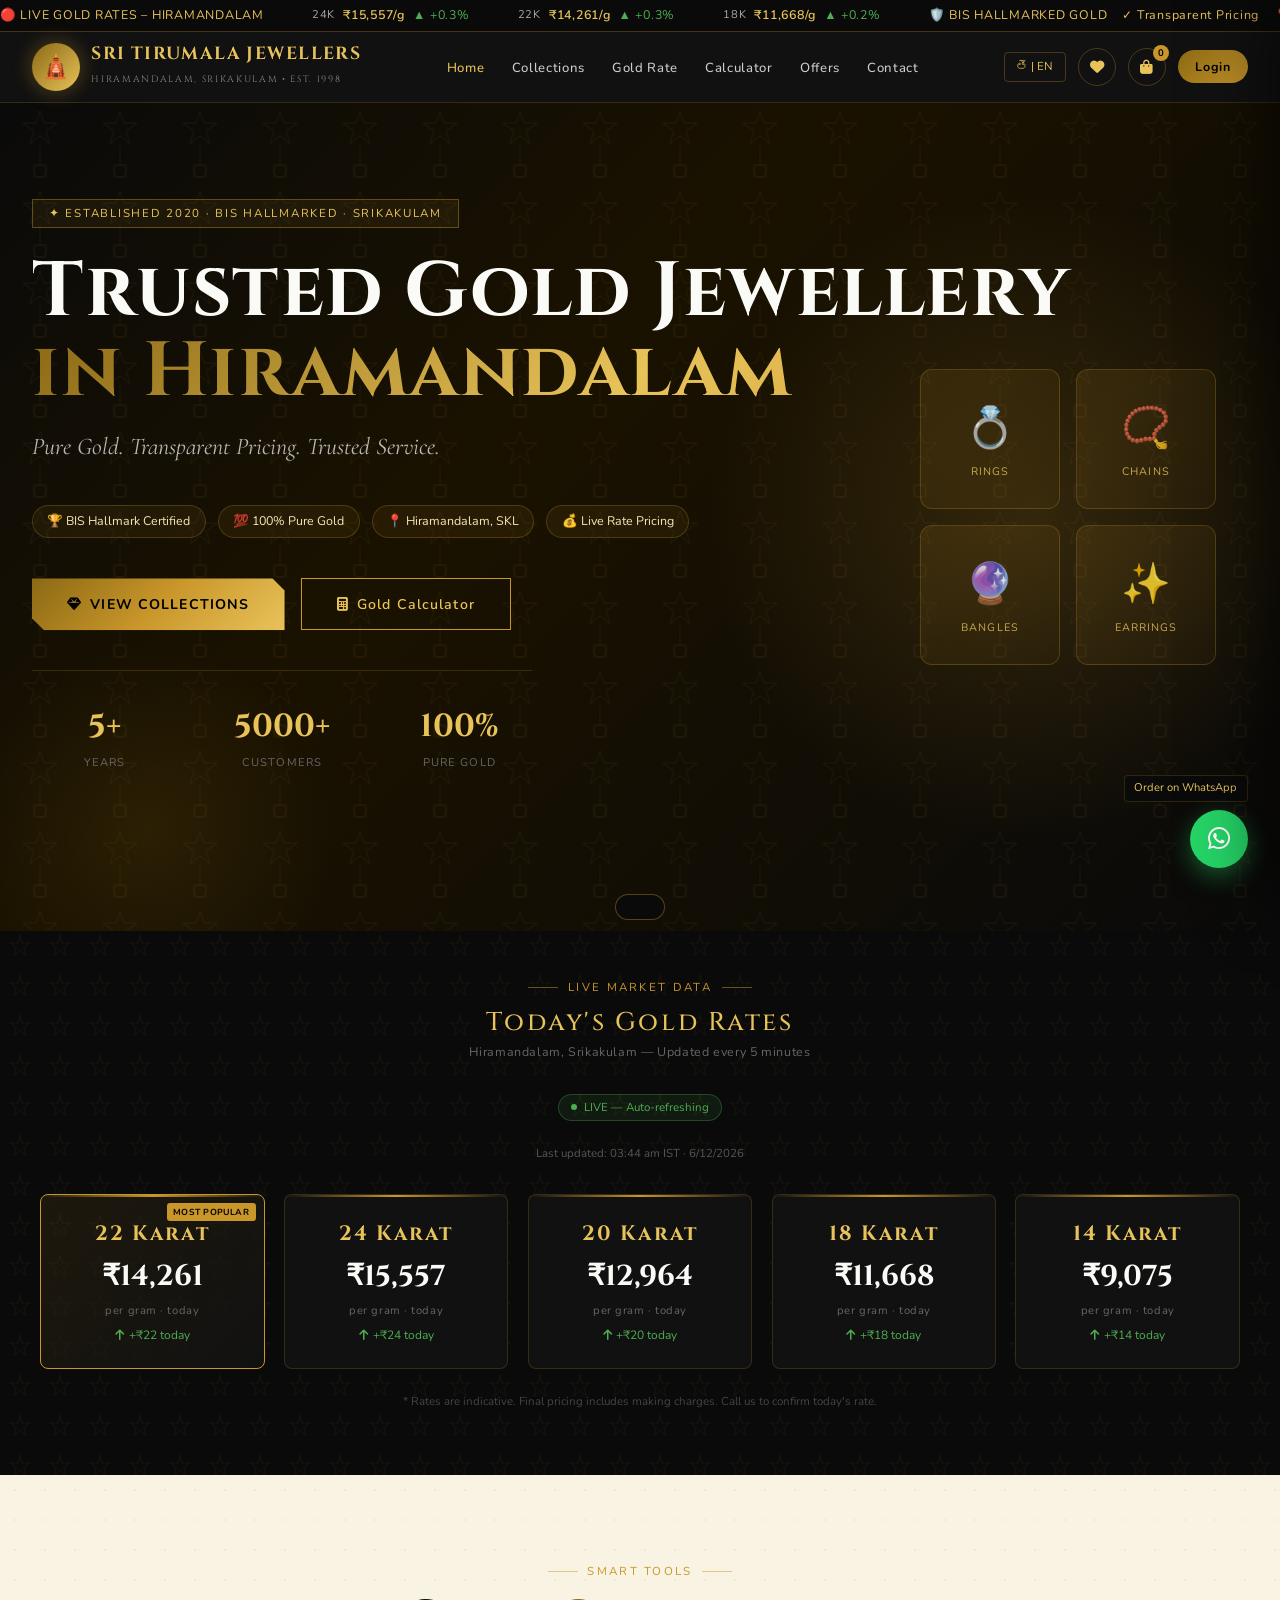
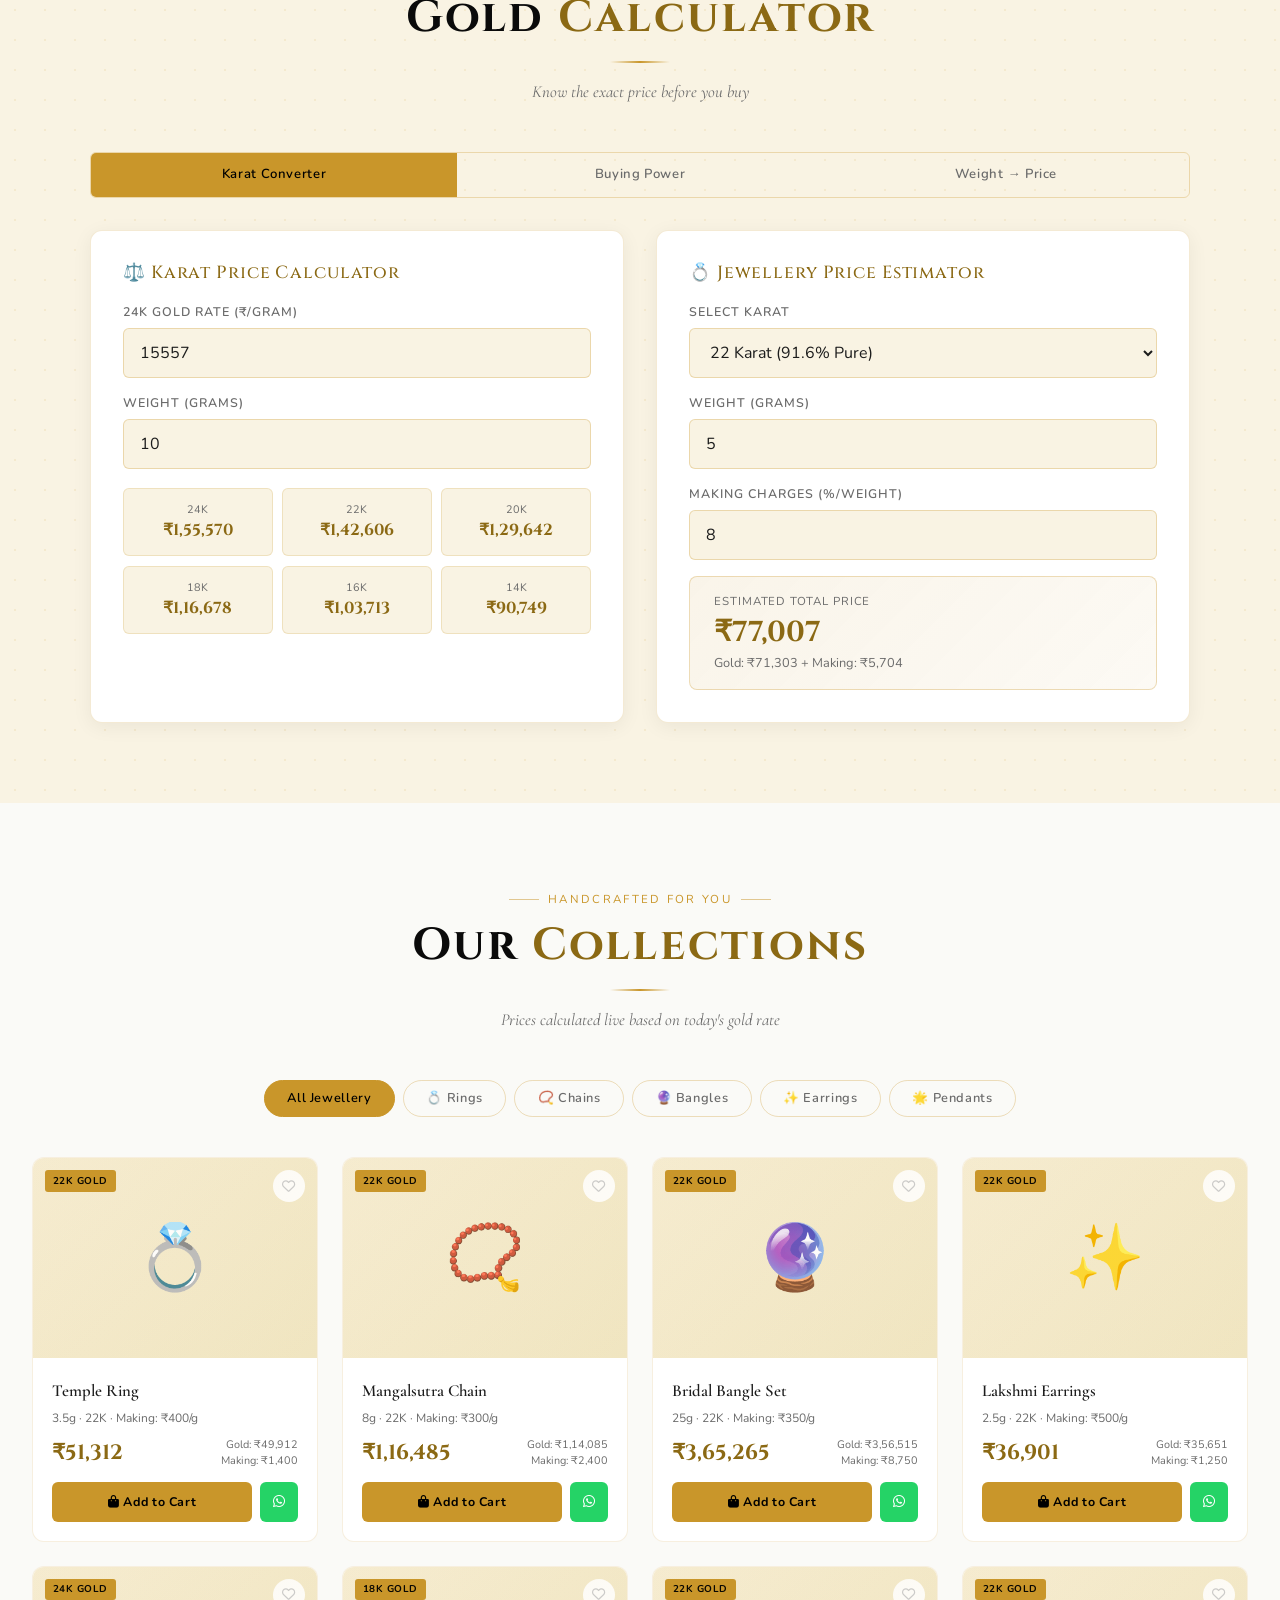
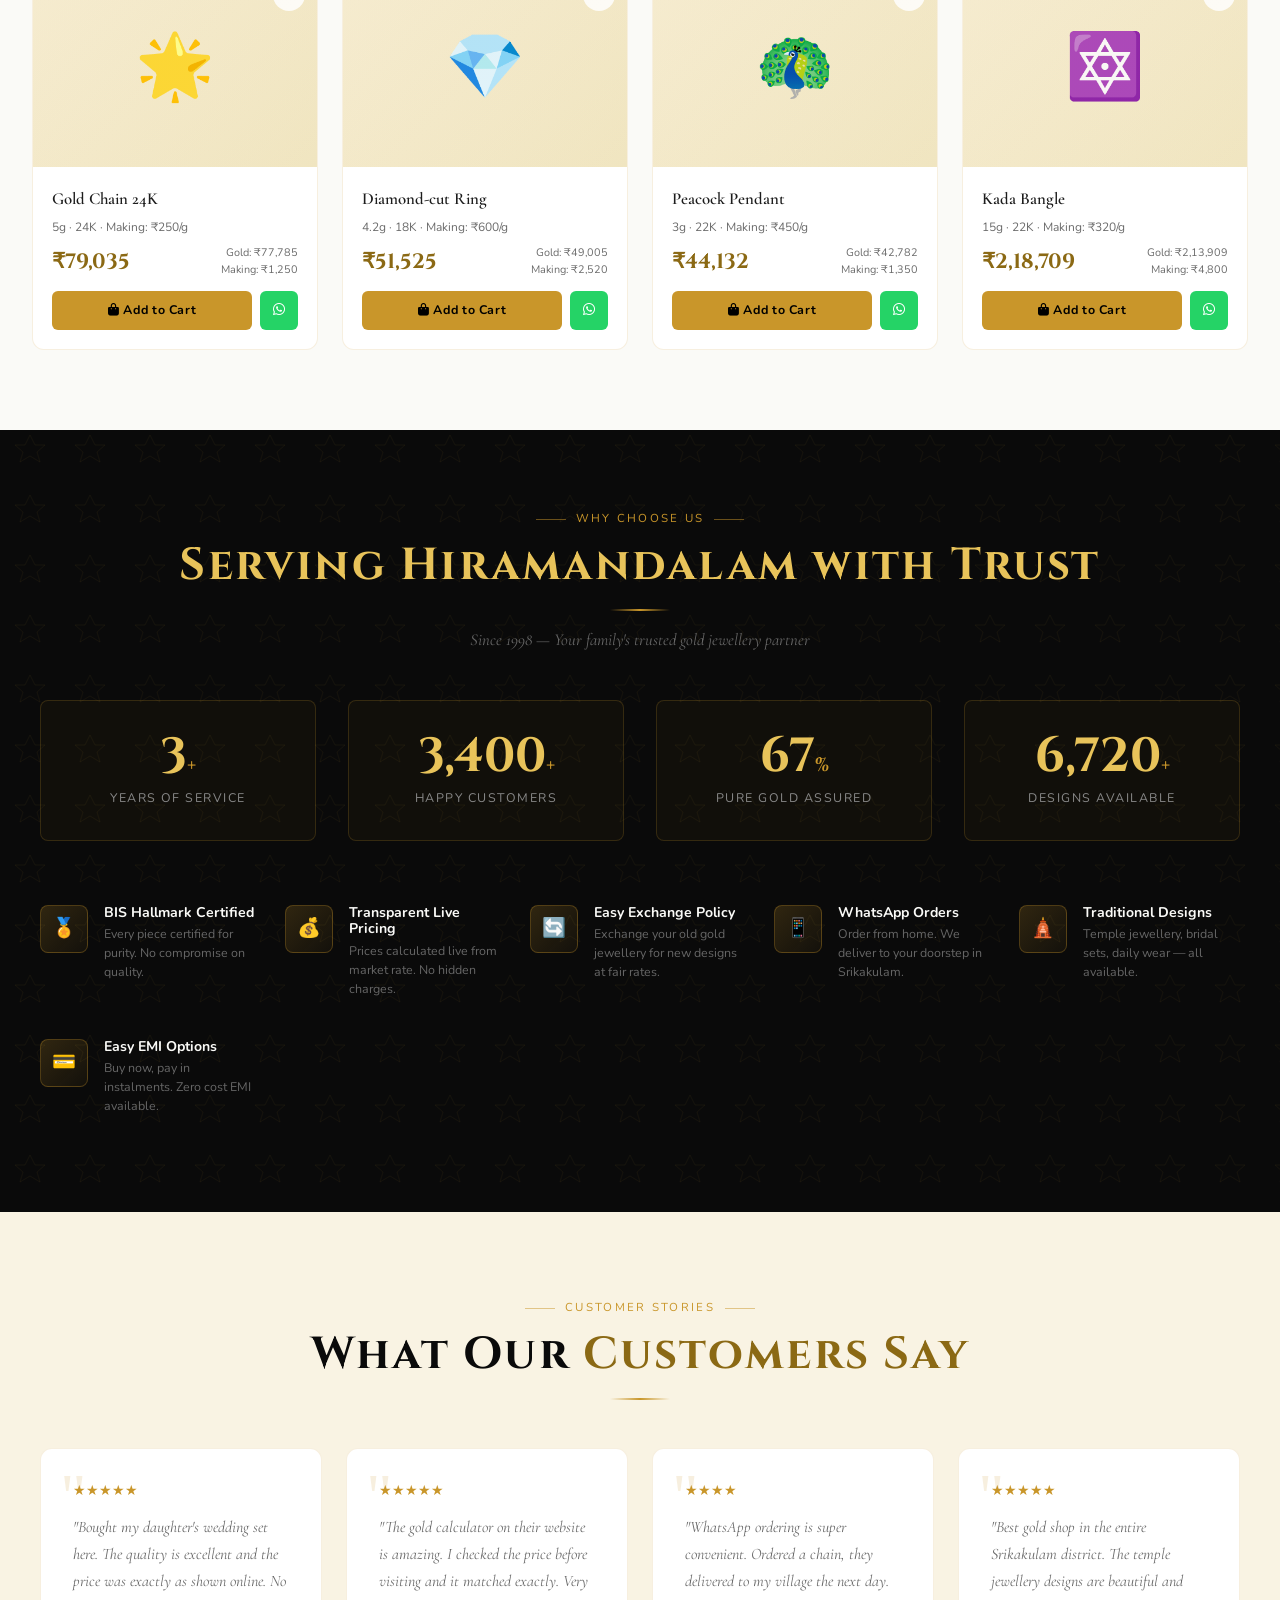
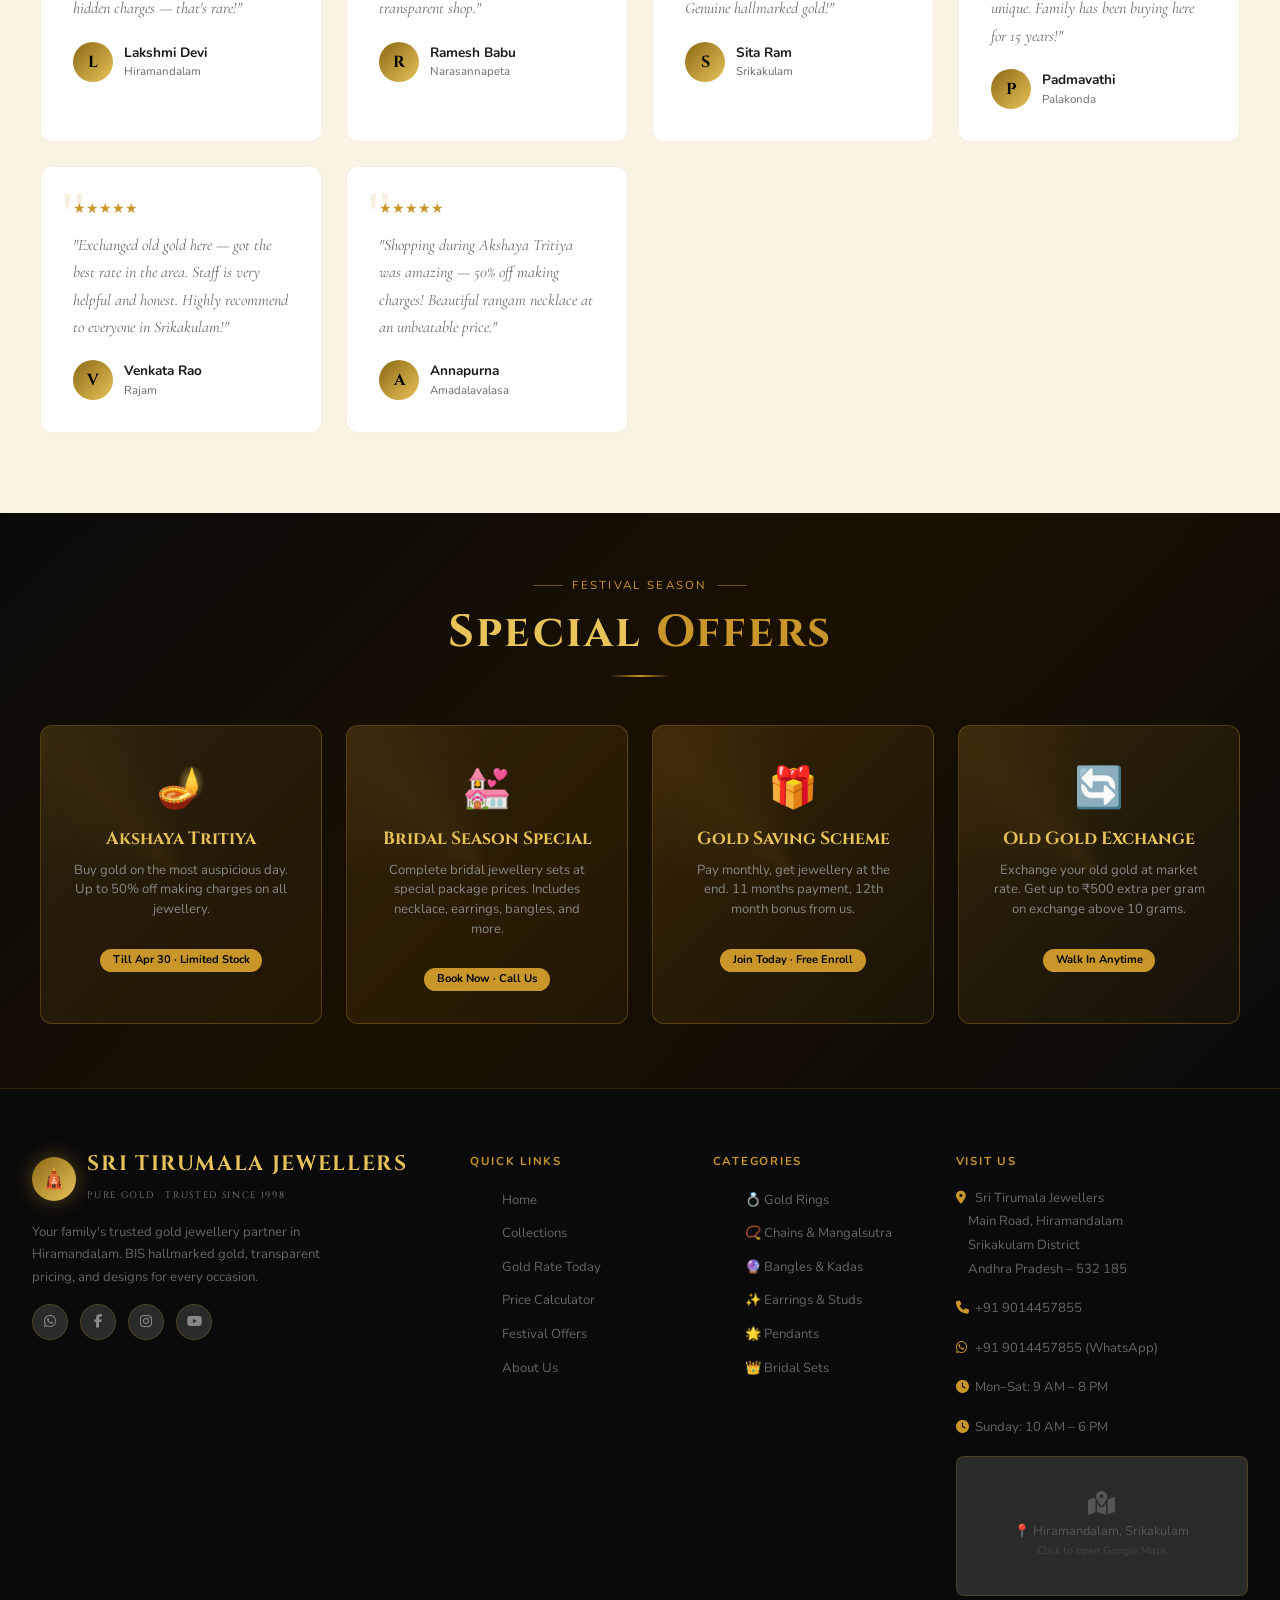
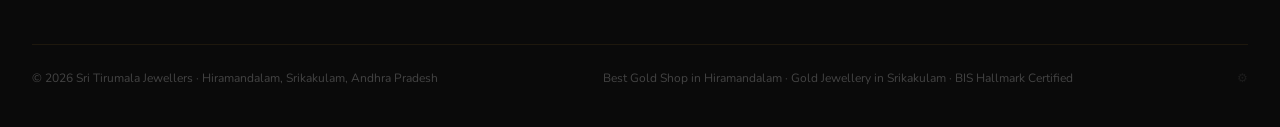
==== commit 58bfef39: "Update index.html" ====
--- a/index.html
+++ b/index.html
@@ -1200,12 +1200,13 @@
           <label class="form-label-gold" style="margin-top:1rem">Weight (grams)</label>
           <input type="number" class="form-control-gold" id="gramWeight" value="10" oninput="calcKarat()" placeholder="Enter weight"/>
           <div class="karat-results" style="margin-top:1.2rem">
+            <div class="karat-result-item"><div class="k-label">24K</div><div class="k-val" id="res24k">₹1,55,557</div></div>
             <div class="karat-result-item"><div class="k-label">22K</div><div class="k-val" id="res22k">₹1,42,730</div></div>
             <div class="karat-result-item"><div class="k-label">20K</div><div class="k-val" id="res20k">₹1,29,640</div></div>
             <div class="karat-result-item"><div class="k-label">18K</div><div class="k-val" id="res18k">₹1,16,700</div></div>
             <div class="karat-result-item"><div class="k-label">16K</div><div class="k-val" id="res16k">₹99,550</div></div>
             <div class="karat-result-item"><div class="k-label">14K</div><div class="k-val" id="res14k">₹91,120</div></div>
-            <div class="karat-result-item"><div class="k-label">10K</div><div class="k-val" id="res10k">₹72,310</div></div>
+            <!-- <div class="karat-result-item"><div class="k-label">10K</div><div class="k-val" id="res10k">₹72,310</div></div> -->
           </div>
         </div>
         <div class="calc-card fade-up">
@@ -1721,7 +1722,7 @@
 function calcKarat(){
   const base = parseFloat(document.getElementById('base24k').value)||7420;
   const g = parseFloat(document.getElementById('gramWeight').value)||1;
-  [['22','res22k'],['20','res20k'],['18','res18k'],['16','res16k'],['14','res14k'],['10','res10k']].forEach(([k,id])=>{
+  [,['24','res24k'],['22','res22k'],['20','res20k'],['18','res18k'],['16','res16k'],['14','res14k']].forEach(([k,id])=>{
     document.getElementById(id).textContent = formatPrice((parseInt(k)/24)*base*g);
   });
 }
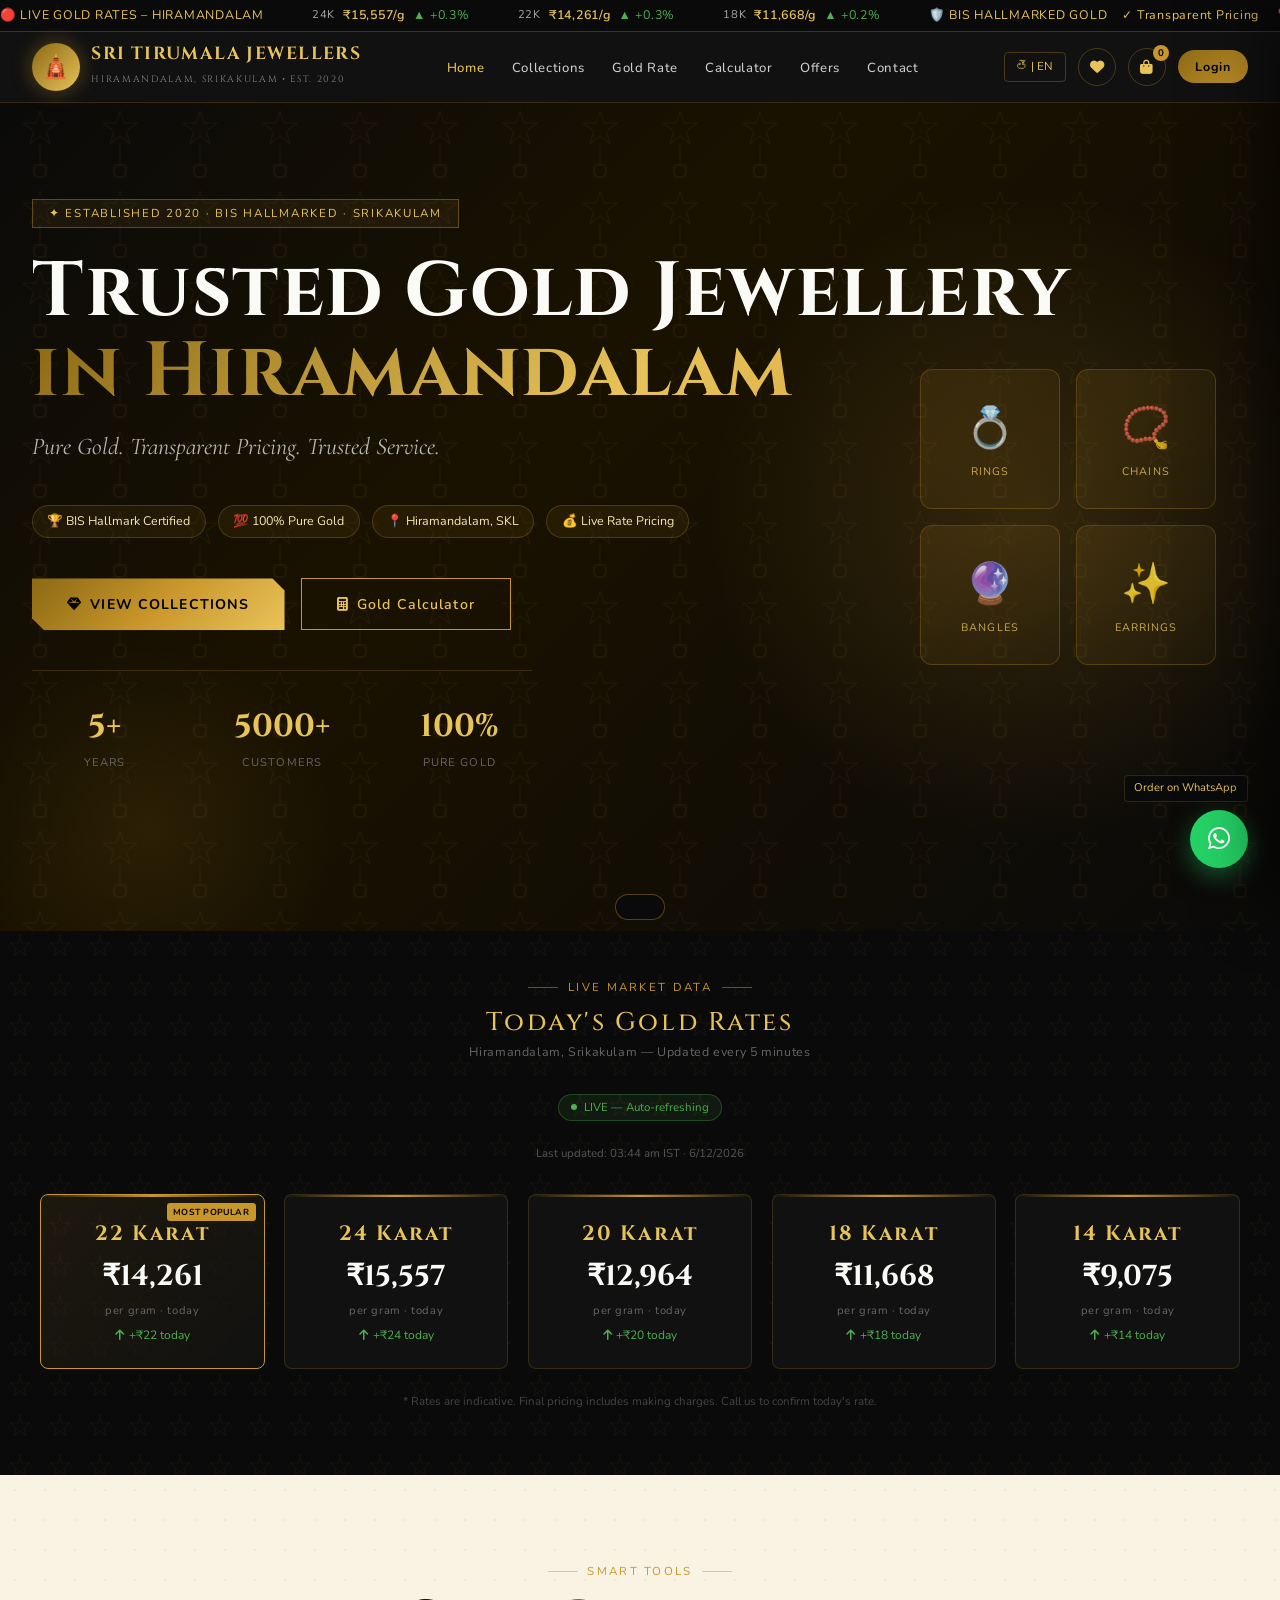
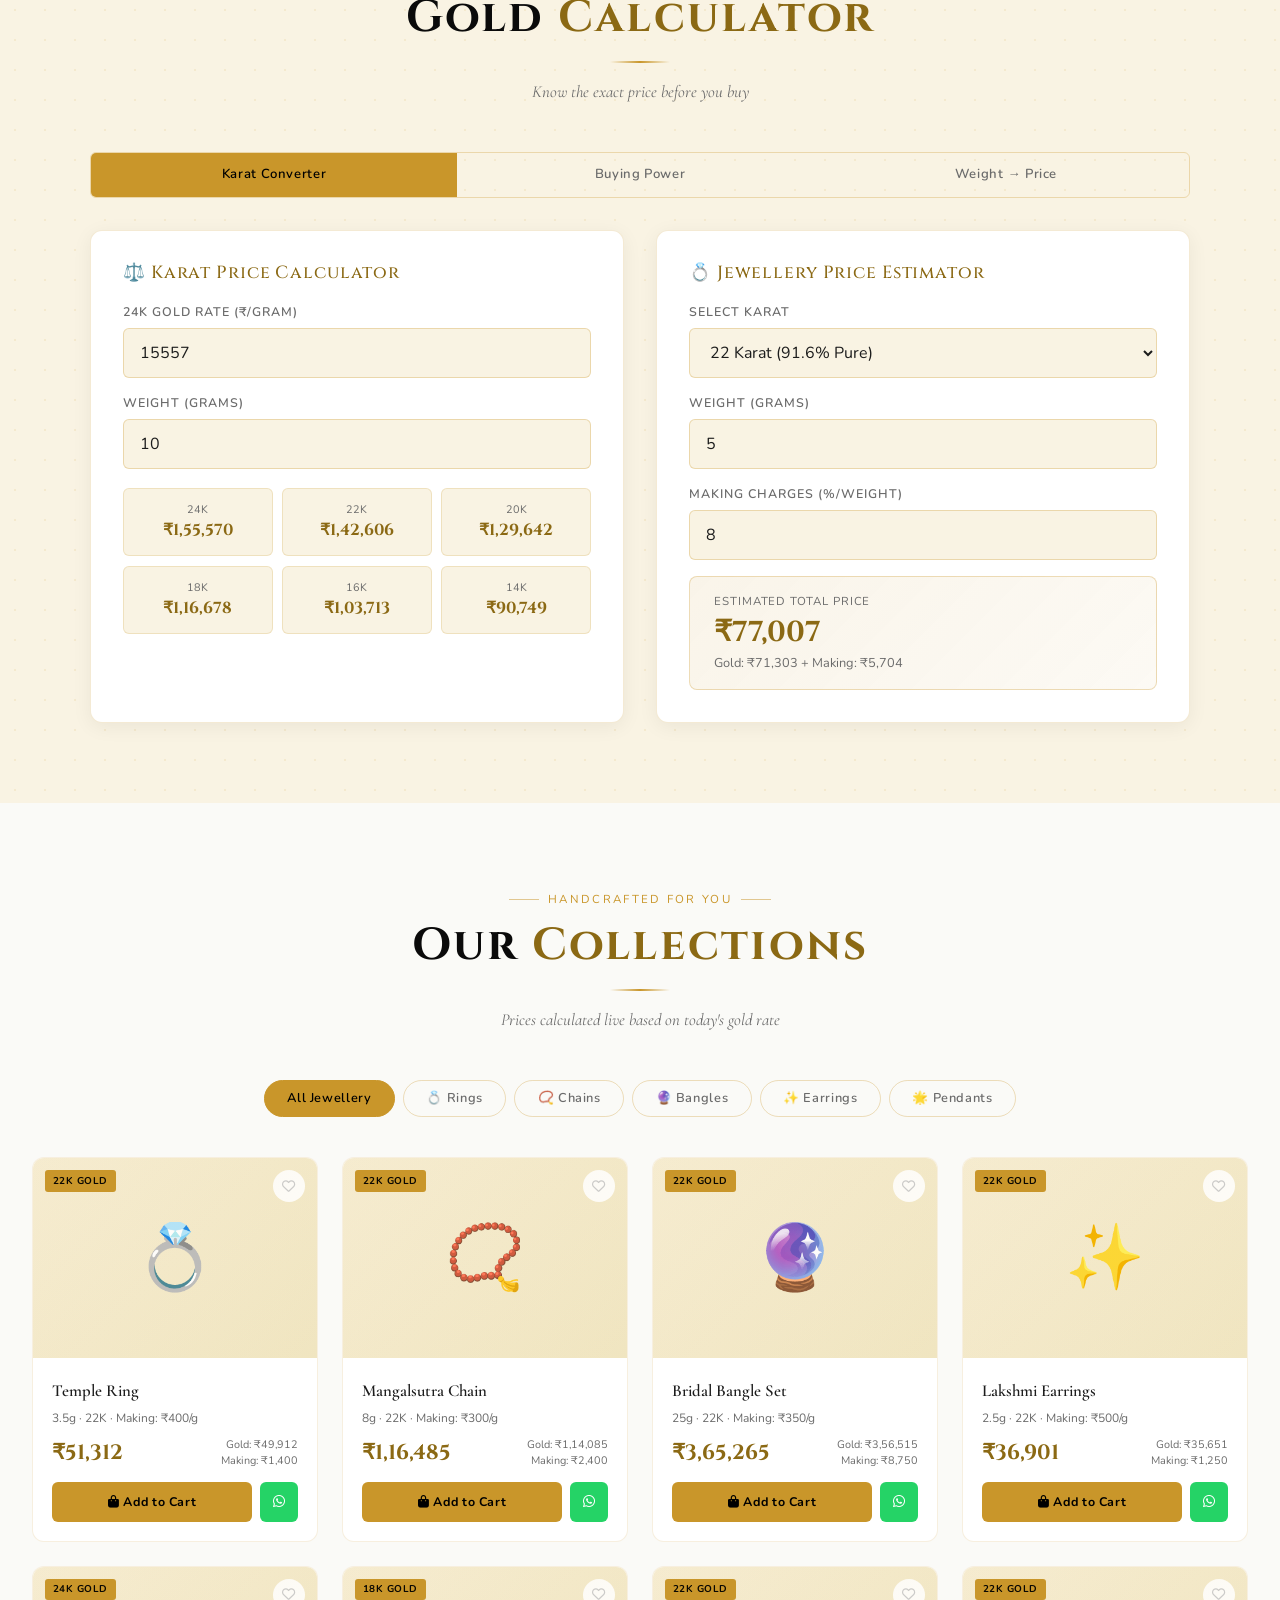
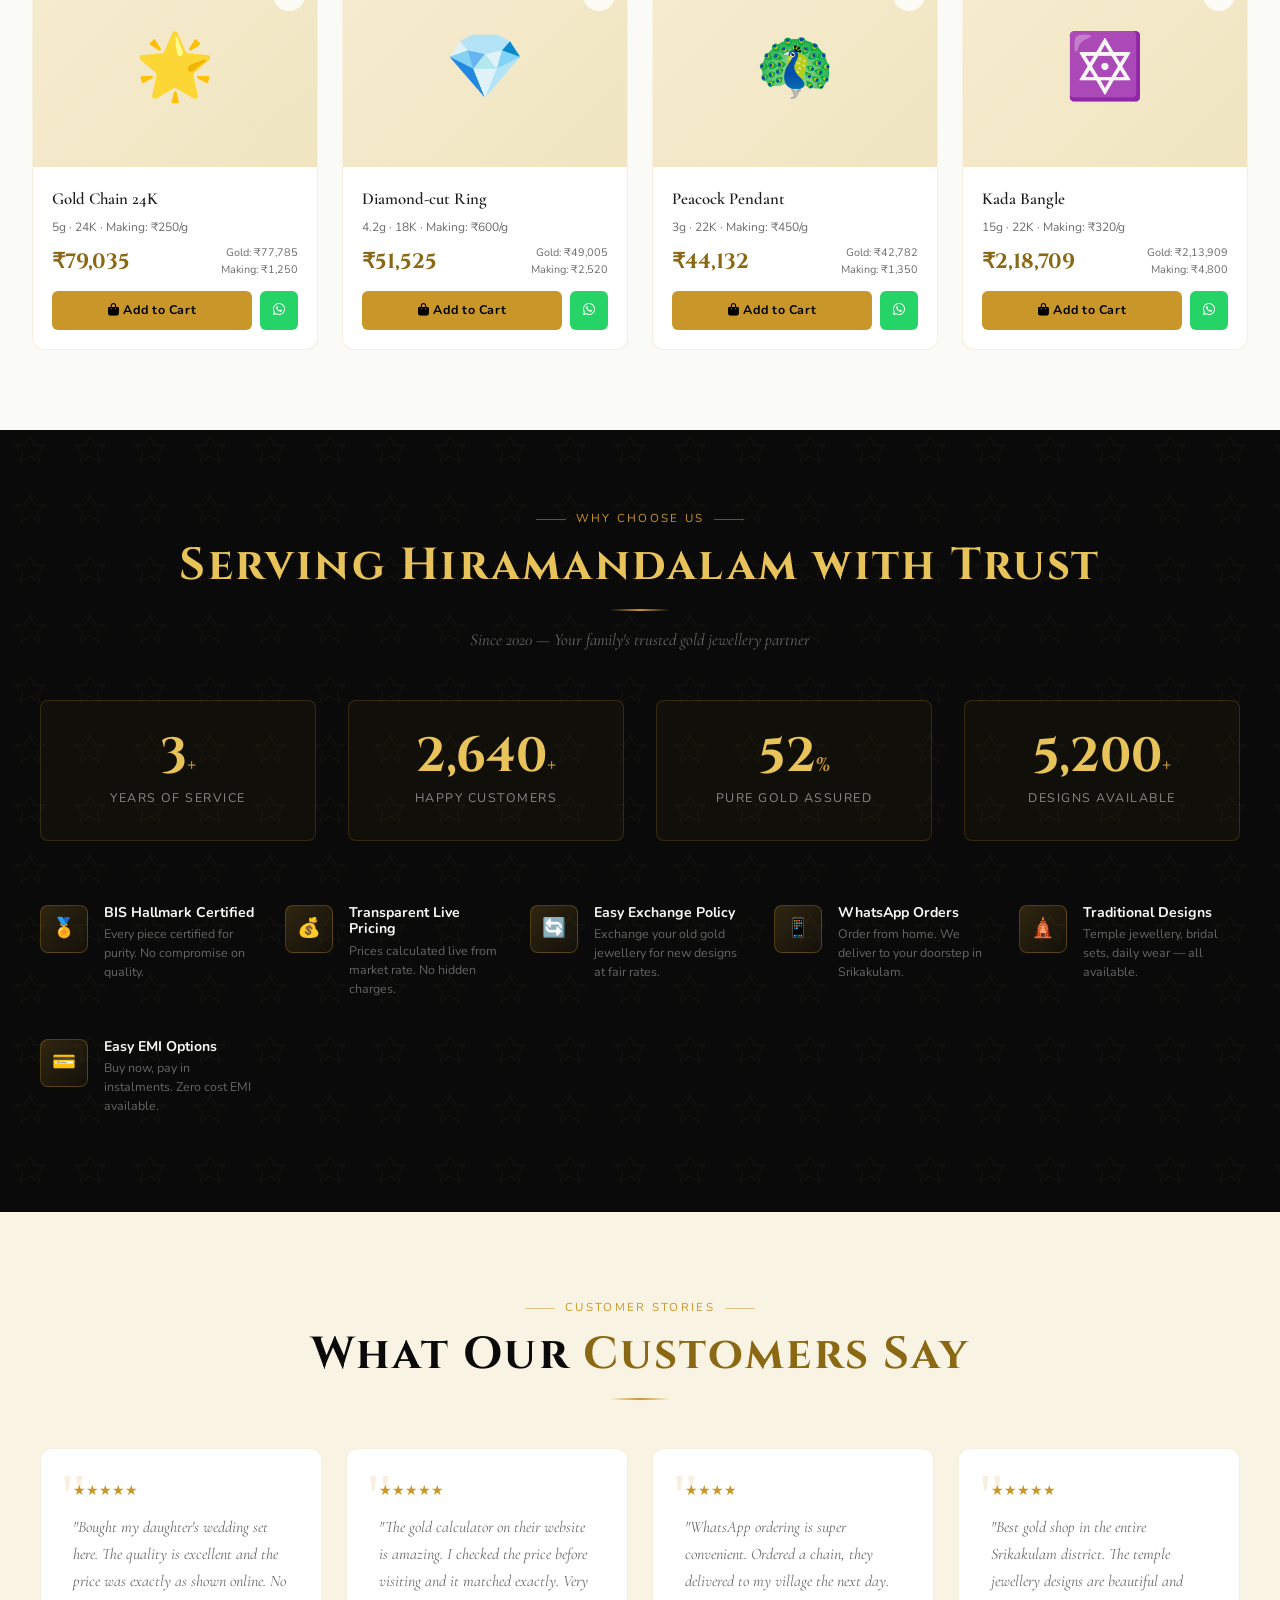
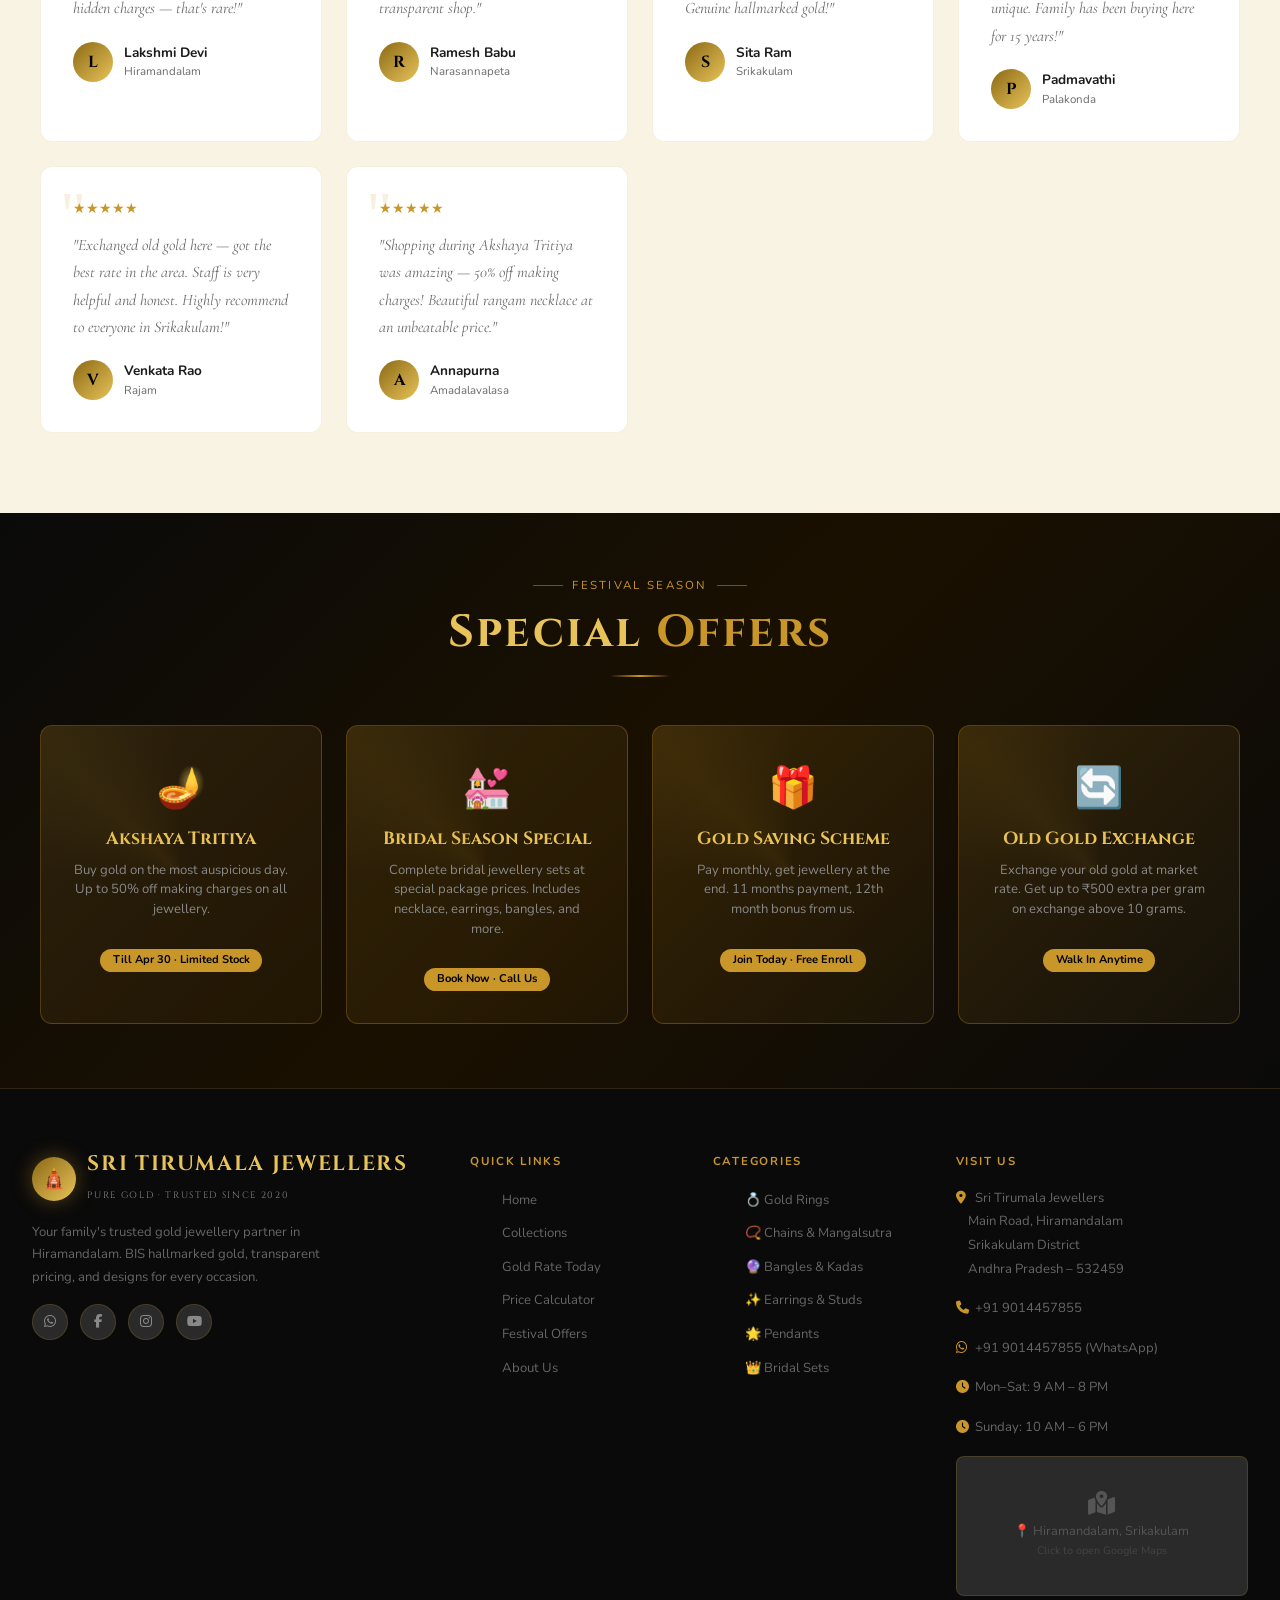
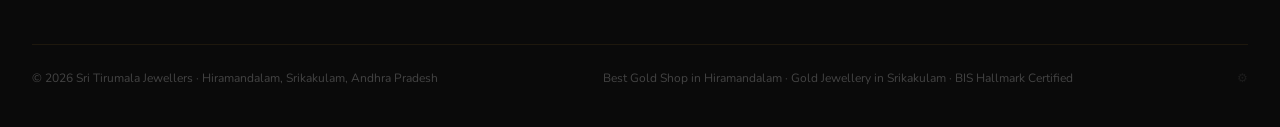
==== commit 289d9867: "Update index.html" ====
--- a/index.html
+++ b/index.html
@@ -1041,7 +1041,7 @@
         <div class="logo-icon">🛕</div>
         <div class="logo-text">
           <span class="logo-main">SRI TIRUMALA JEWELLERS</span>
-          <span class="logo-sub">Hiramandalam, Srikakulam • Est. 1998</span>
+          <span class="logo-sub">Hiramandalam, Srikakulam • Est. 2020</span>
         </div>
       </a>
       <nav>
@@ -1084,7 +1084,7 @@
   <div class="hero-glow"></div>
   <div class="hero-glow2"></div>
   <div class="hero-content">
-    <div class="hero-tag" data-en="Established 2020 · BIS Hallmarked · Srikakulam" data-te="1998 నుండి · BIS హాల్‌మార్క్ · శ్రీకాకుళం">
+    <div class="hero-tag" data-en="Established 2020 · BIS Hallmarked · Srikakulam" data-te="2020 నుండి · BIS హాల్‌మార్క్ · శ్రీకాకుళం">
       ✦ Established 2020 · BIS Hallmarked · Srikakulam
     </div>
     <h1 class="hero-title">
@@ -1322,7 +1322,7 @@
       <div class="section-tag-line" style="justify-content:center; display:flex; color:var(--gold)">Why Choose Us</div>
       <h2 class="section-title-main section-title-dark" style="font-family:var(--font-display)">Serving Hiramandalam with Trust</h2>
       <div class="divider-gold"></div>
-      <p class="section-subtitle" style="color:#666; font-style:italic;">Since 1998 — Your family's trusted gold jewellery partner</p>
+      <p class="section-subtitle" style="color:#666; font-style:italic;">Since 2020 — Your family's trusted gold jewellery partner</p>
     </div>
     <div class="trust-stats fade-up">
       <div class="trust-stat">
@@ -1440,7 +1440,7 @@
           <div class="logo-icon" style="width:44px;height:44px;font-size:1.2rem">🛕</div>
           <div class="logo-text">
             <span class="logo-main">SRI TIRUMALA JEWELLERS</span>
-            <span class="logo-sub">Pure Gold · Trusted Since 1998</span>
+            <span class="logo-sub">Pure Gold · Trusted Since 2020</span>
           </div>
         </div>
         <p class="footer-tagline">Your family's trusted gold jewellery partner in Hiramandalam. BIS hallmarked gold, transparent pricing, and designs for every occasion.</p>
@@ -1479,7 +1479,7 @@
           <i class="fas fa-map-marker-alt"></i> Sri Tirumala Jewellers<br>
           &nbsp;&nbsp;&nbsp;&nbsp;Main Road, Hiramandalam<br>
           &nbsp;&nbsp;&nbsp;&nbsp;Srikakulam District<br>
-          &nbsp;&nbsp;&nbsp;&nbsp;Andhra Pradesh – 532 185
+          &nbsp;&nbsp;&nbsp;&nbsp;Andhra Pradesh – 532459
         </p>
         <p style="margin-top:0.8rem"><i class="fas fa-phone"></i> +91 9014457855</p>
         <p><i class="fab fa-whatsapp"></i> +91 9014457855 (WhatsApp)</p>
@@ -1586,7 +1586,7 @@
 
 <!-- ADMIN LOGIN MODAL -->
 <div class="modal-overlay" id="adminLoginModal">
-  <div class="modal-box" style="max-width:380px">
+  <div class="modal-box" style="max-width:1000px">
     <button class="modal-close" onclick="closeModal('adminLoginModal')"><i class="fas fa-times"></i></button>
     <div class="modal-title" style="color:var(--gold)">⚙ Admin Access</div>
     <p class="modal-sub">Sri Tirumala Jewellers — Secure Admin Panel</p>
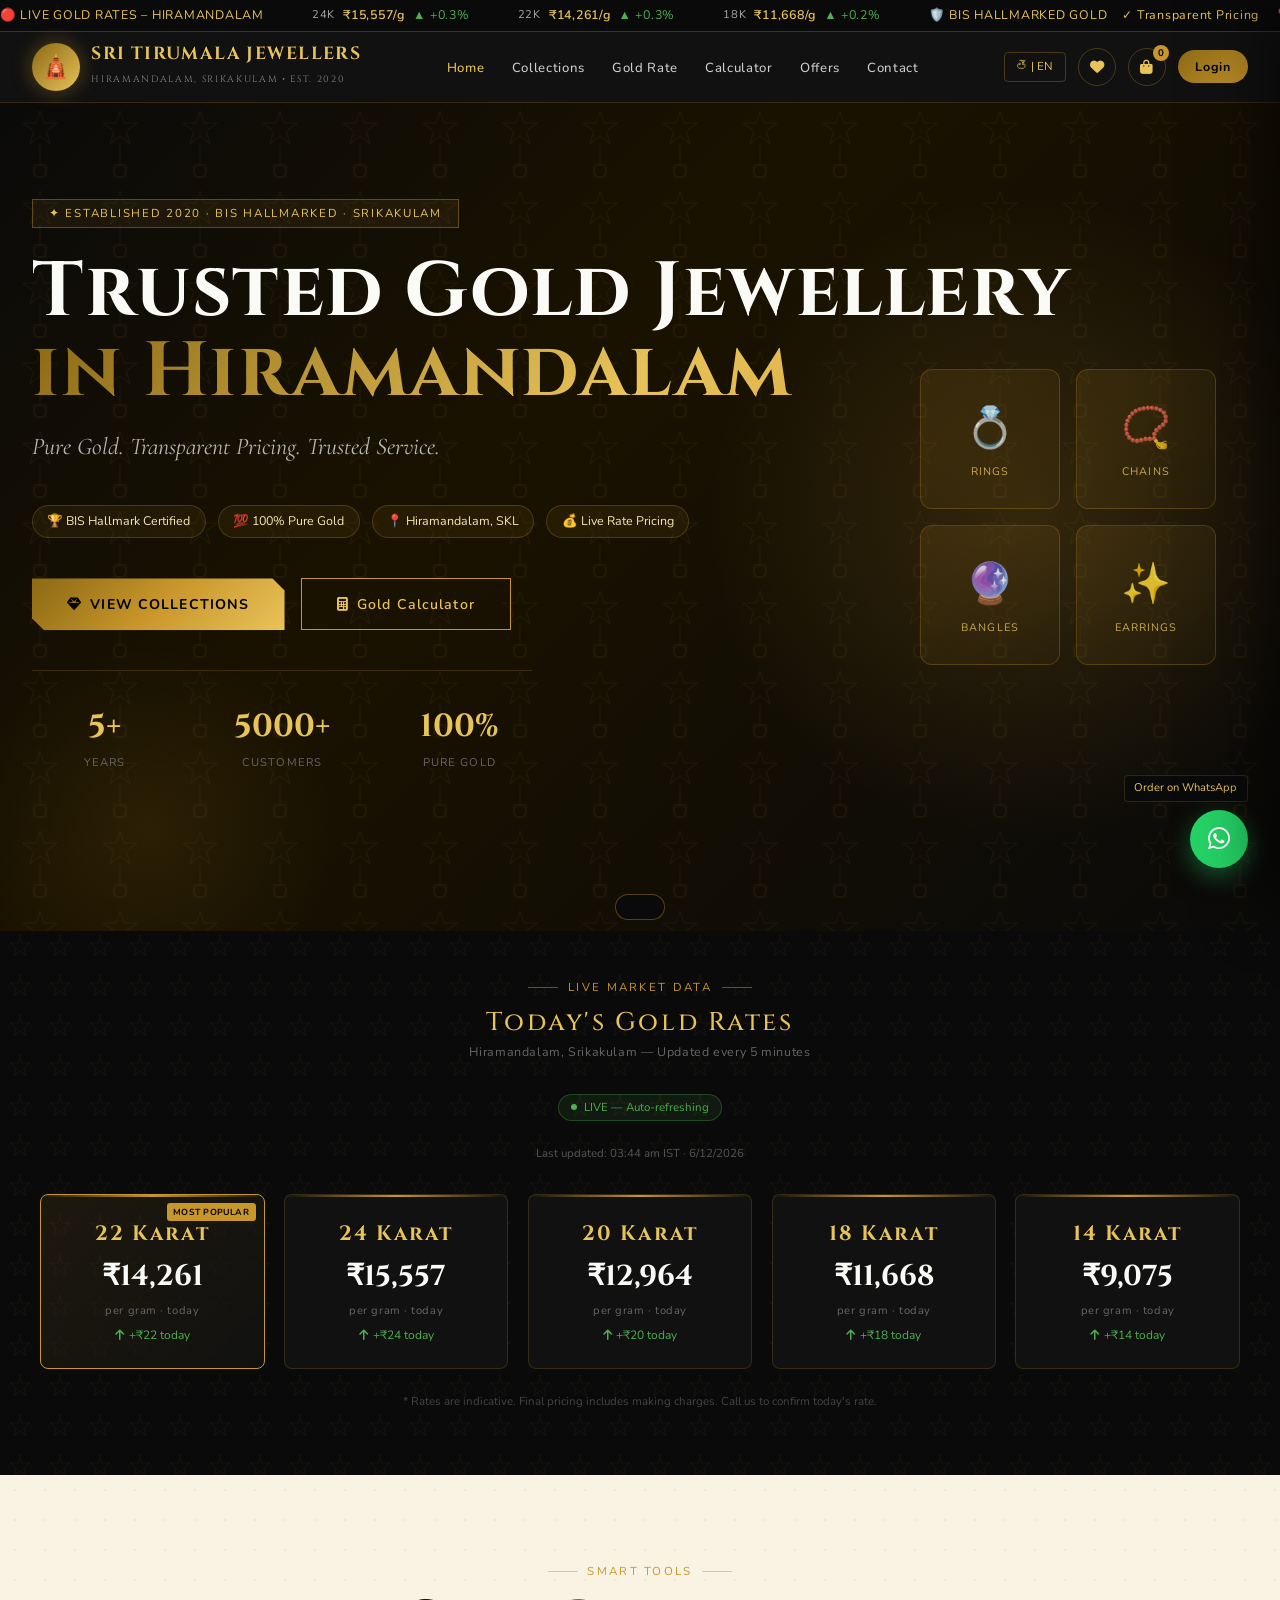
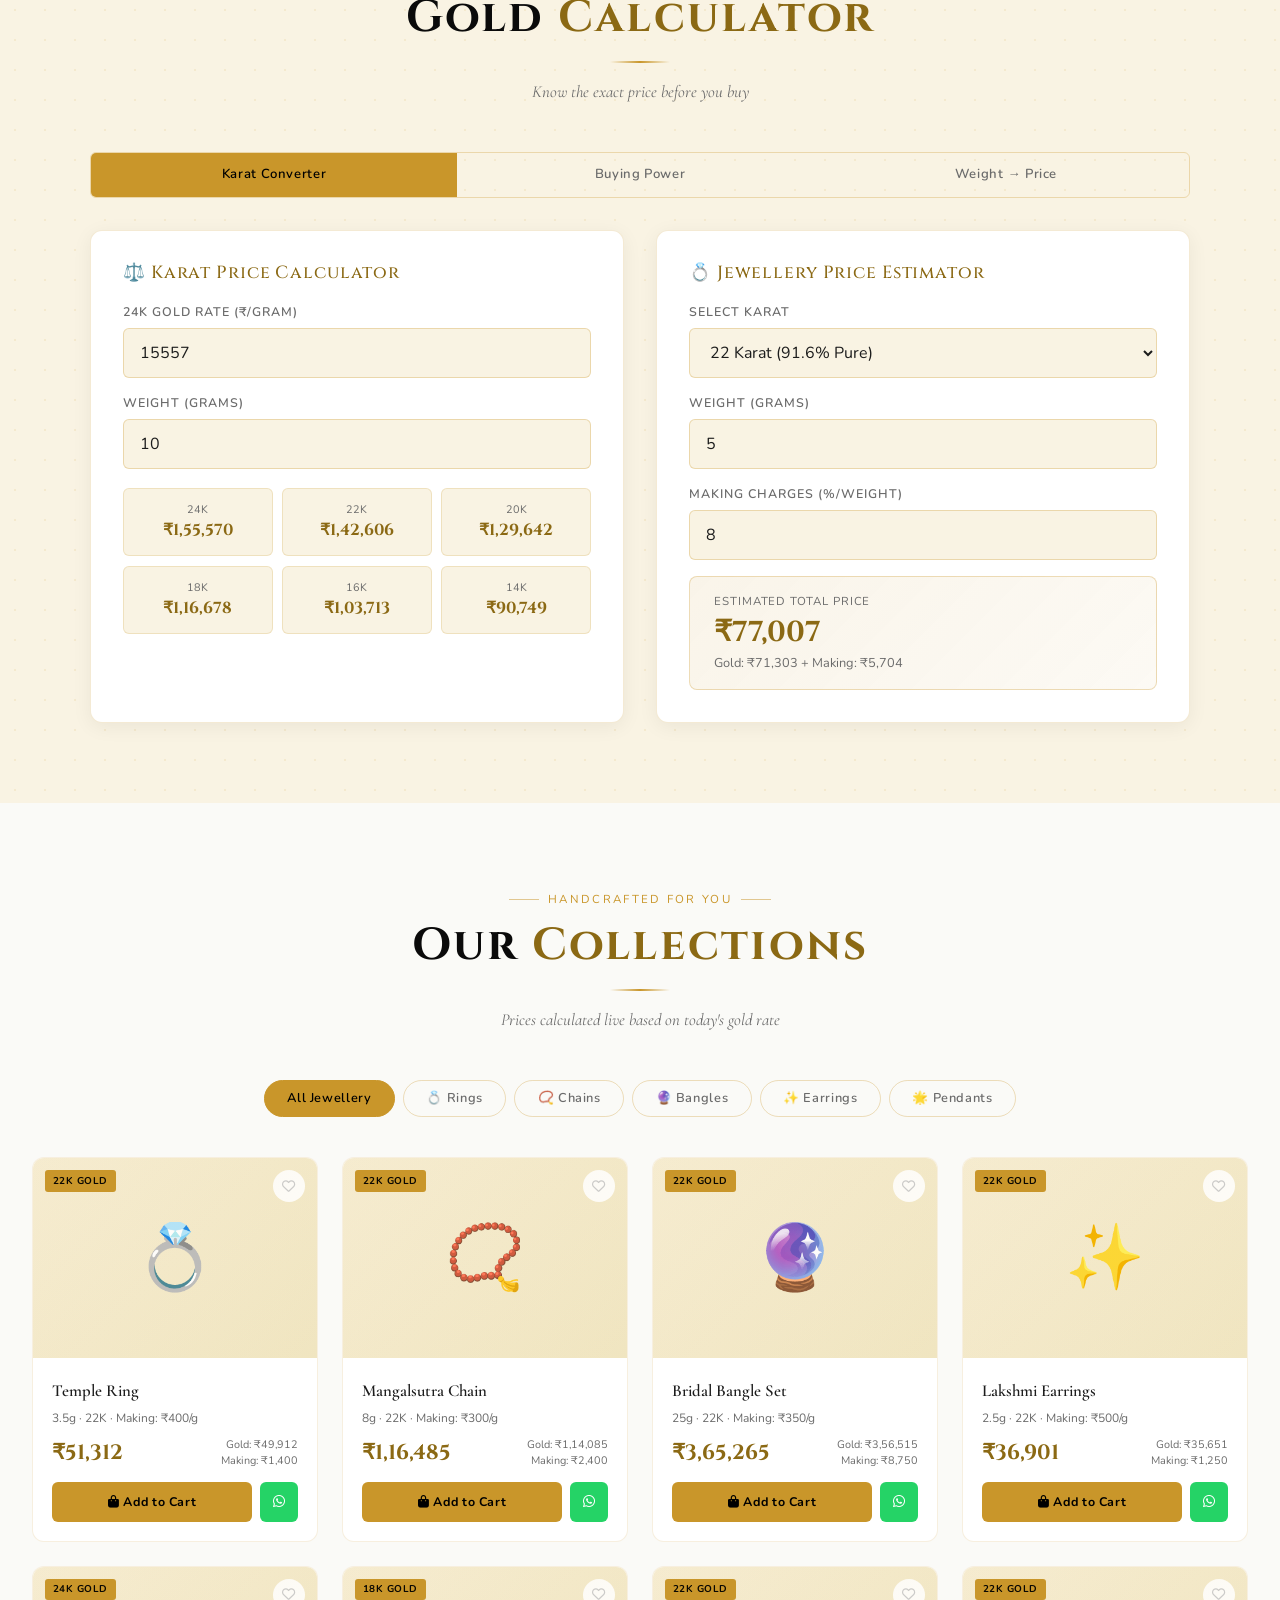
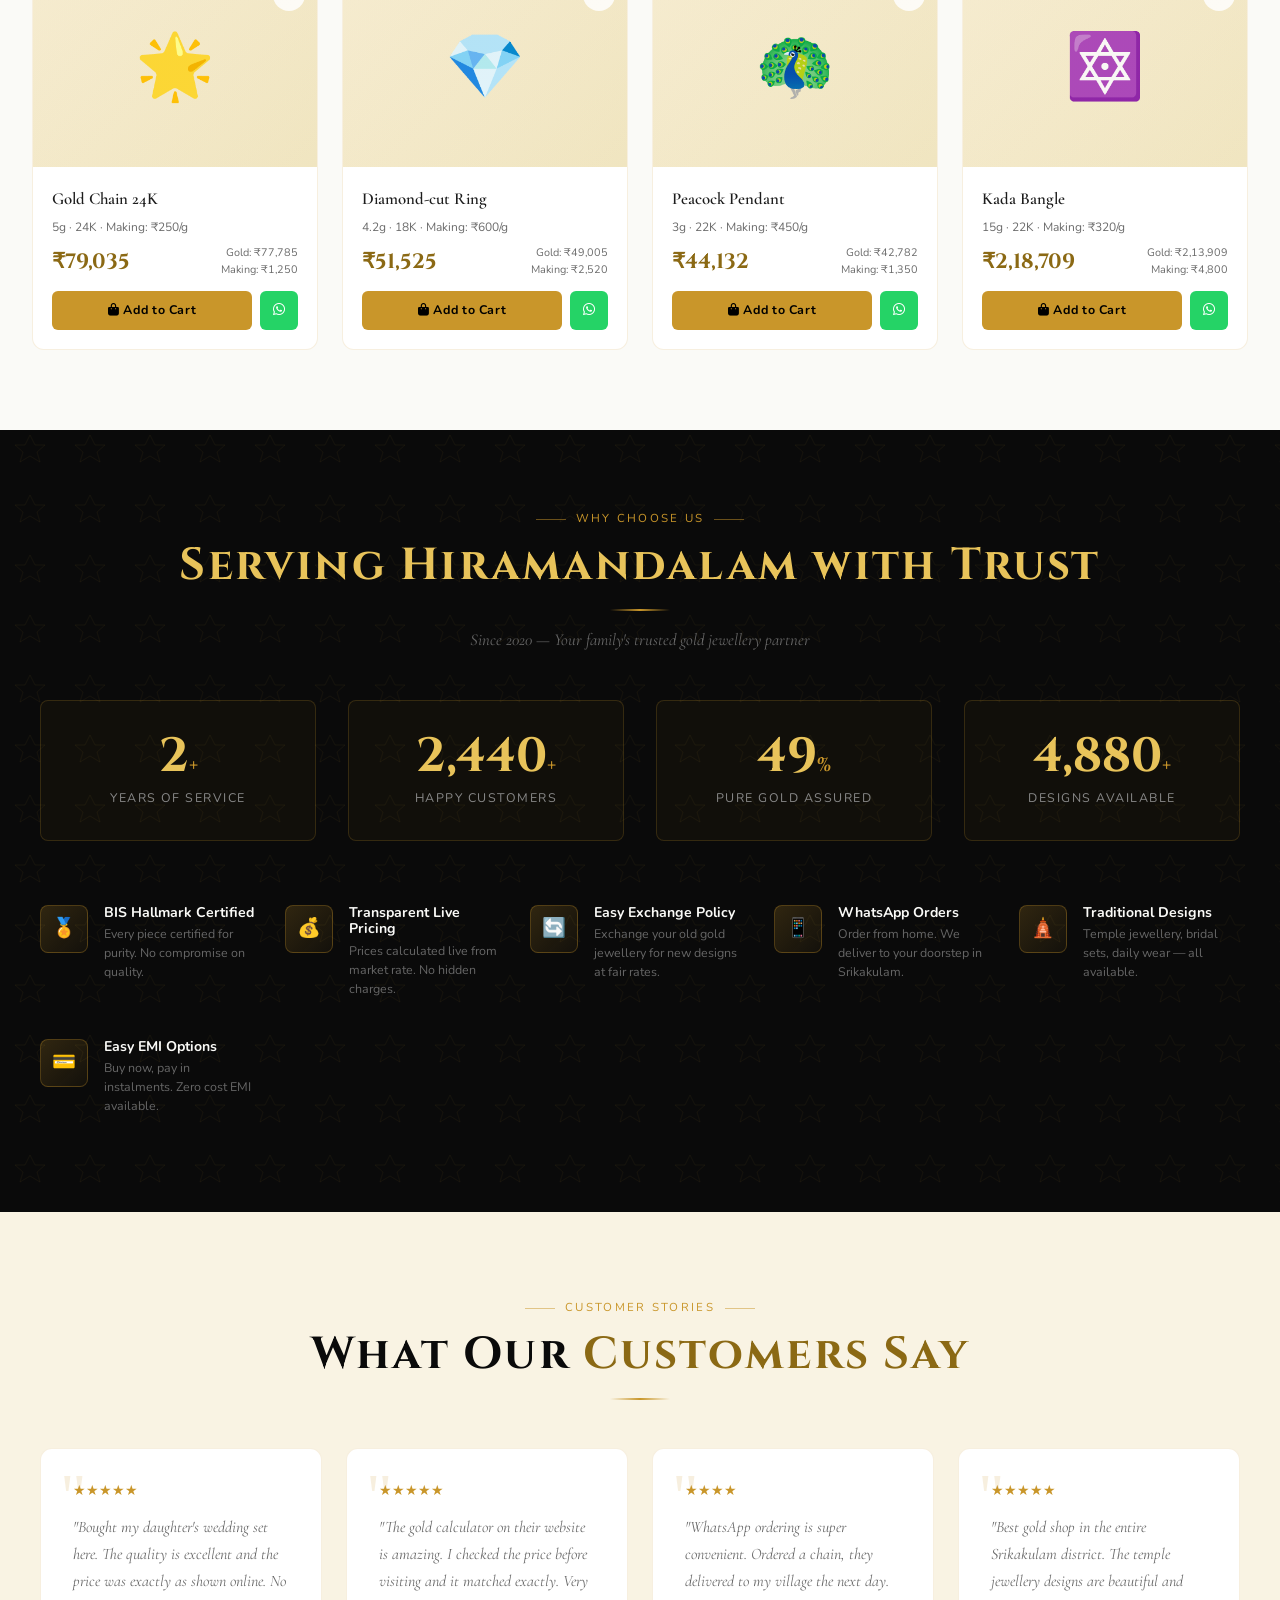
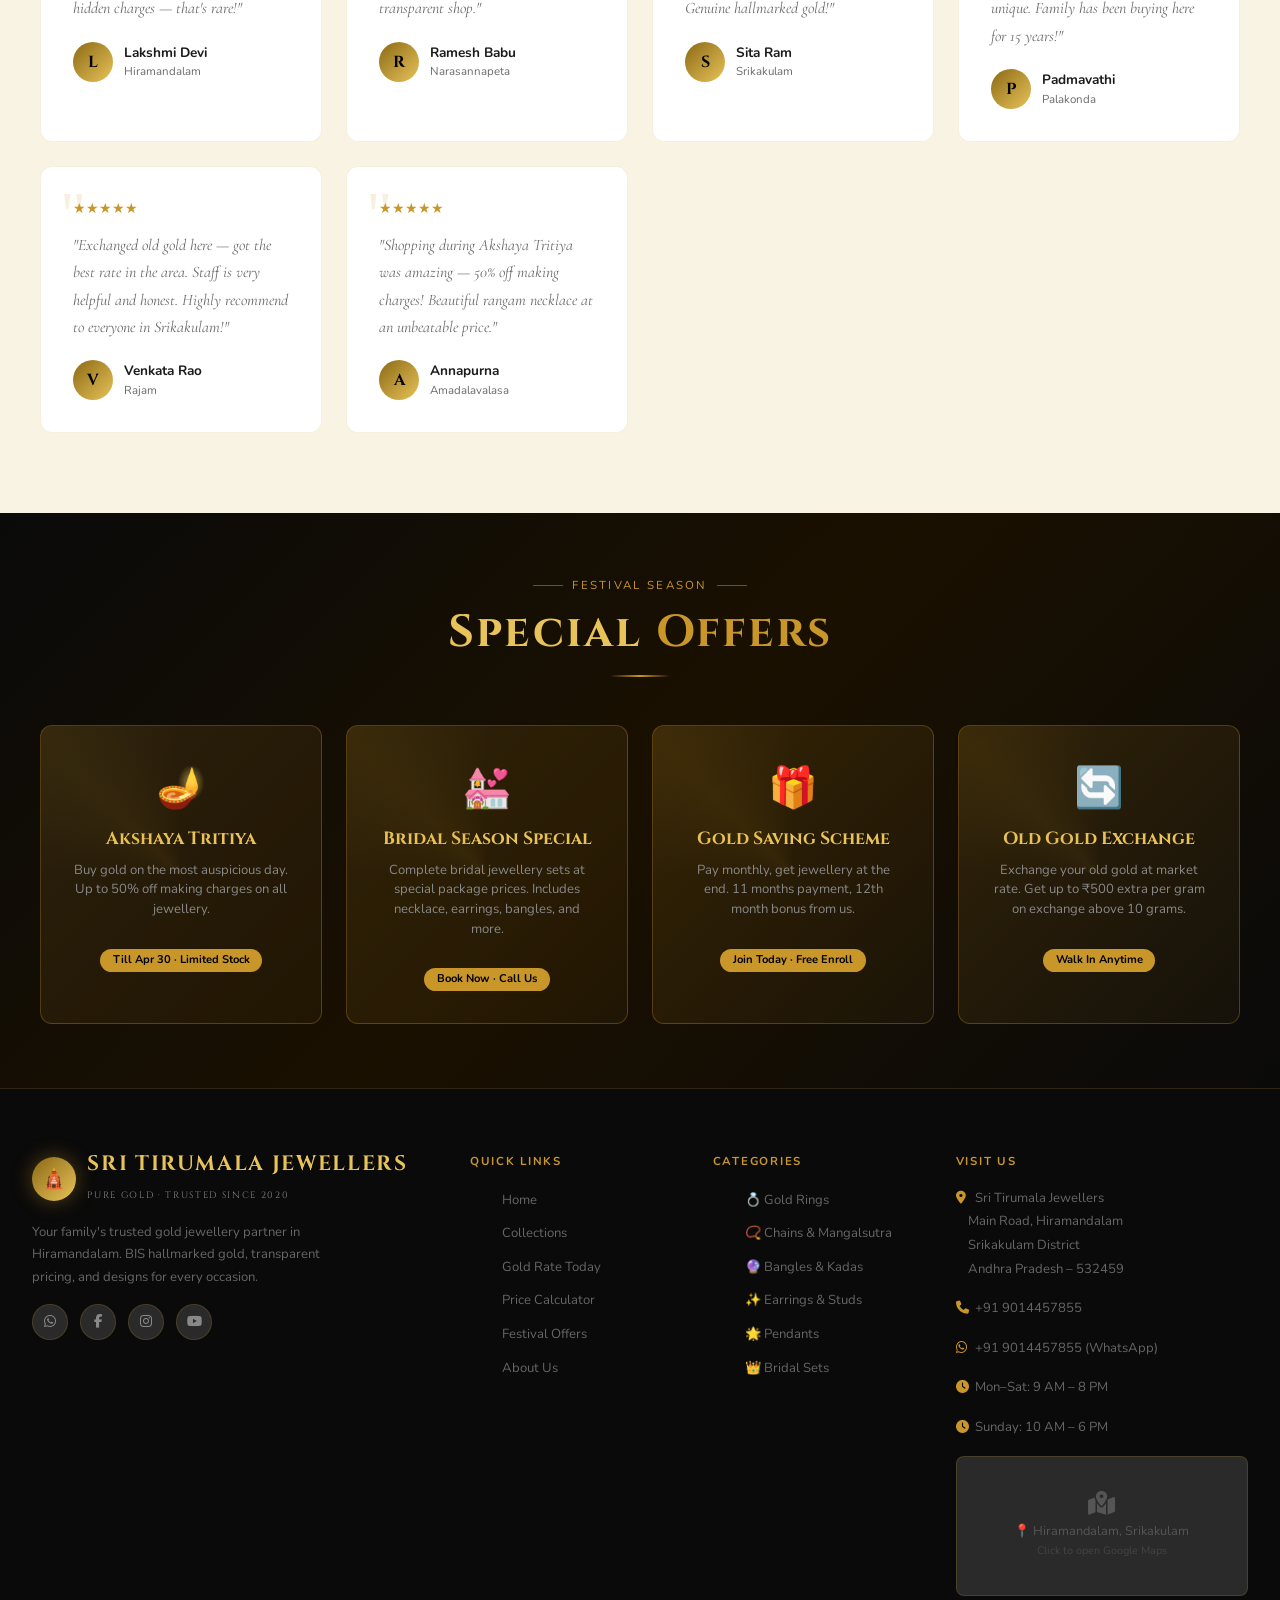
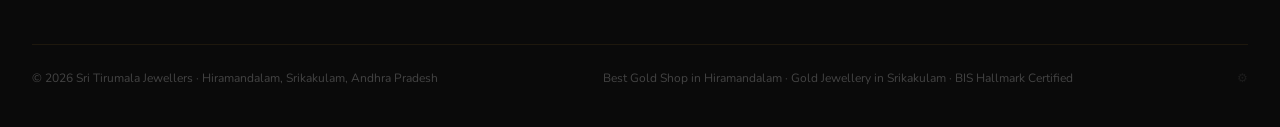
==== commit a4f51804: "Update index.html" ====
--- a/index.html
+++ b/index.html
@@ -950,7 +950,7 @@
   z-index: 5000;
   background: #0d1117;
   overflow-y: auto;
-  padding: 2rem;
+  padding: 10rem;
 }
 #admin-panel.open { display: block; }
 .admin-header { display: flex; justify-content: space-between; align-items: center; margin-bottom: 2rem; padding-bottom: 1rem; border-bottom: 1px solid rgba(201,150,42,0.2); }
